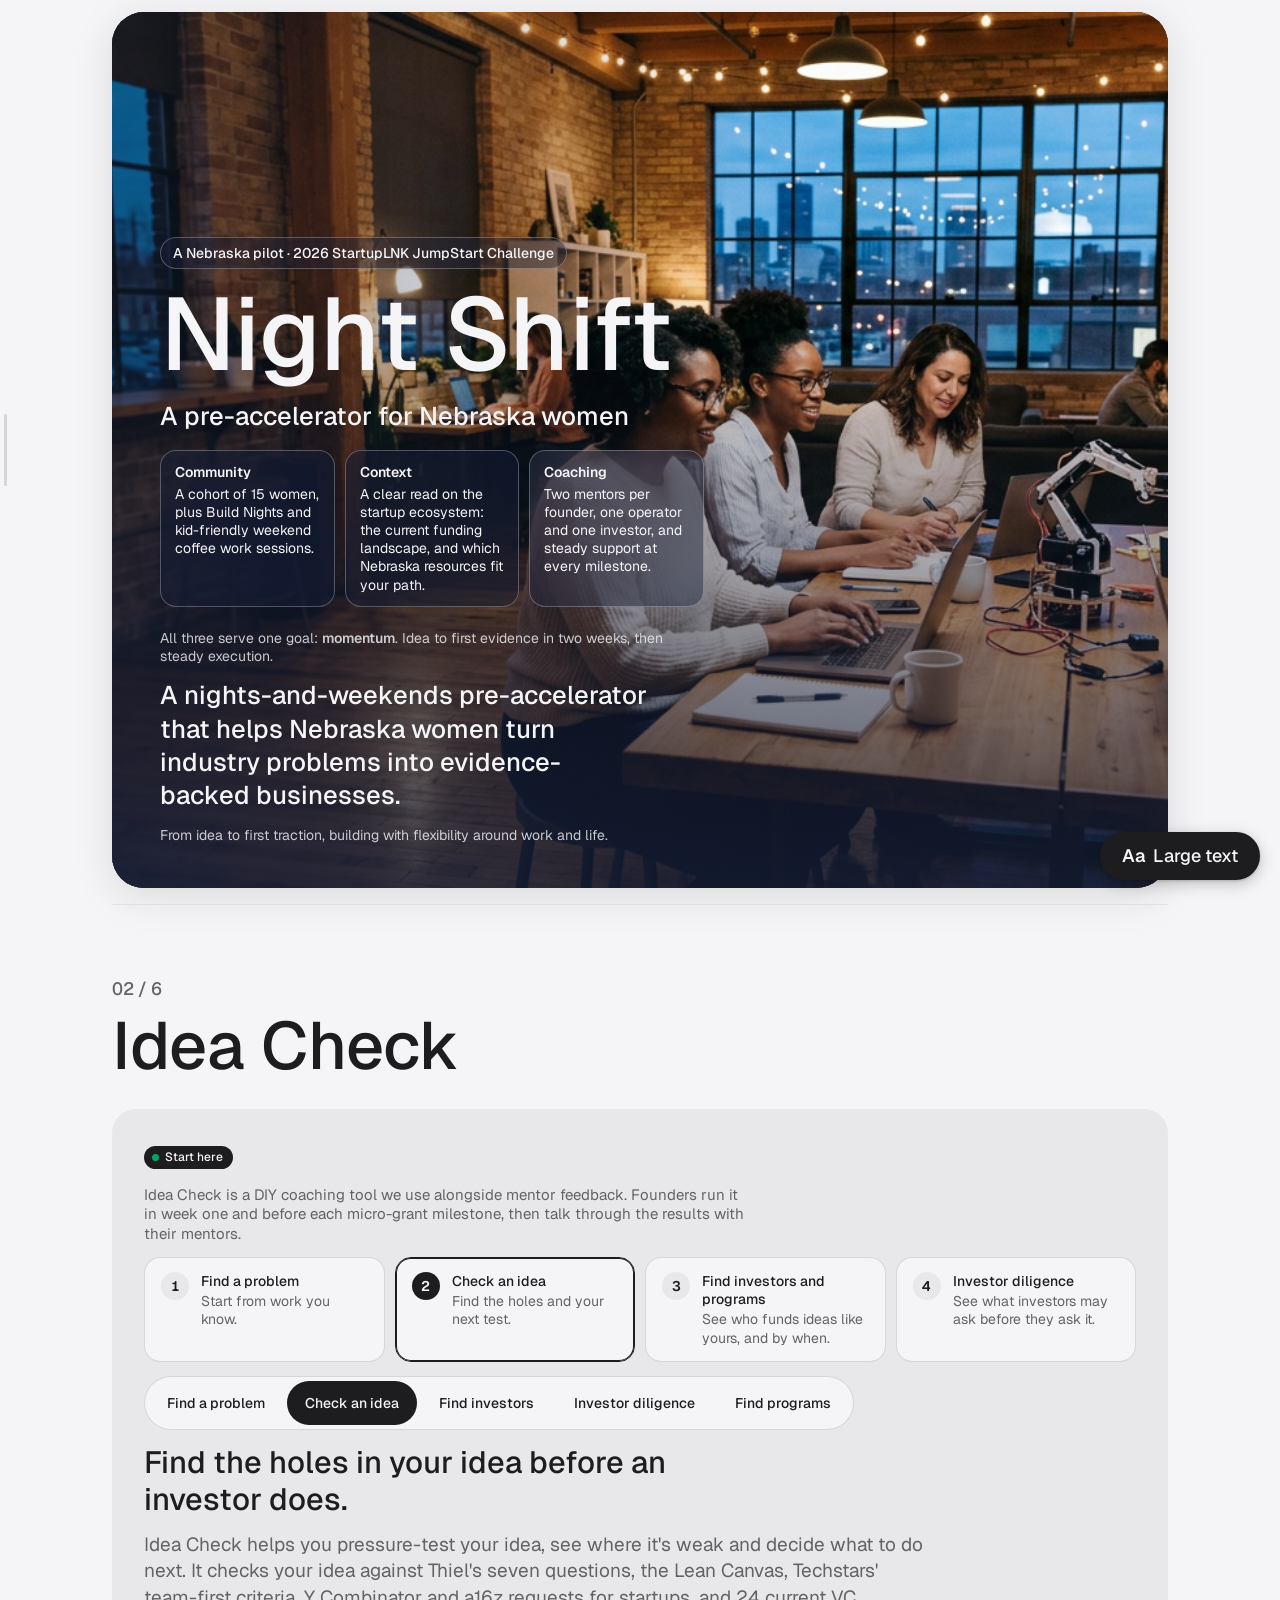
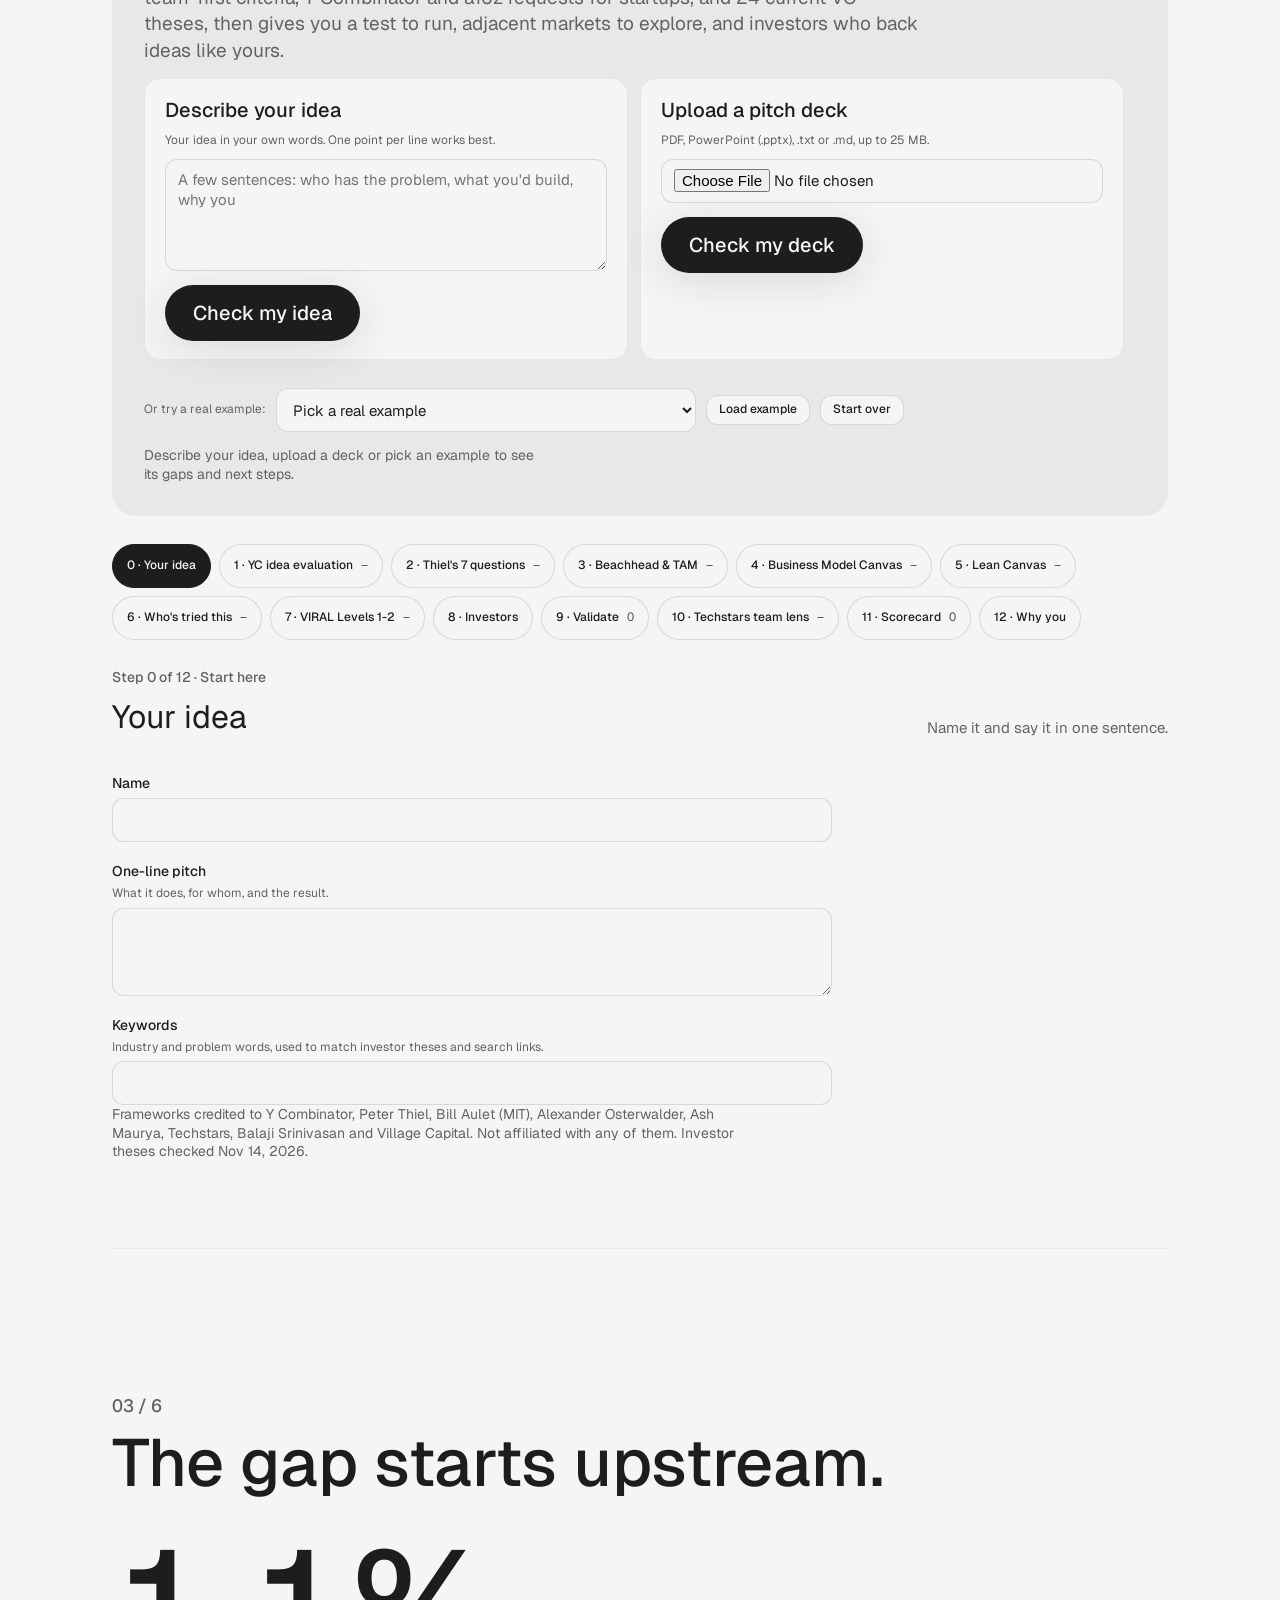
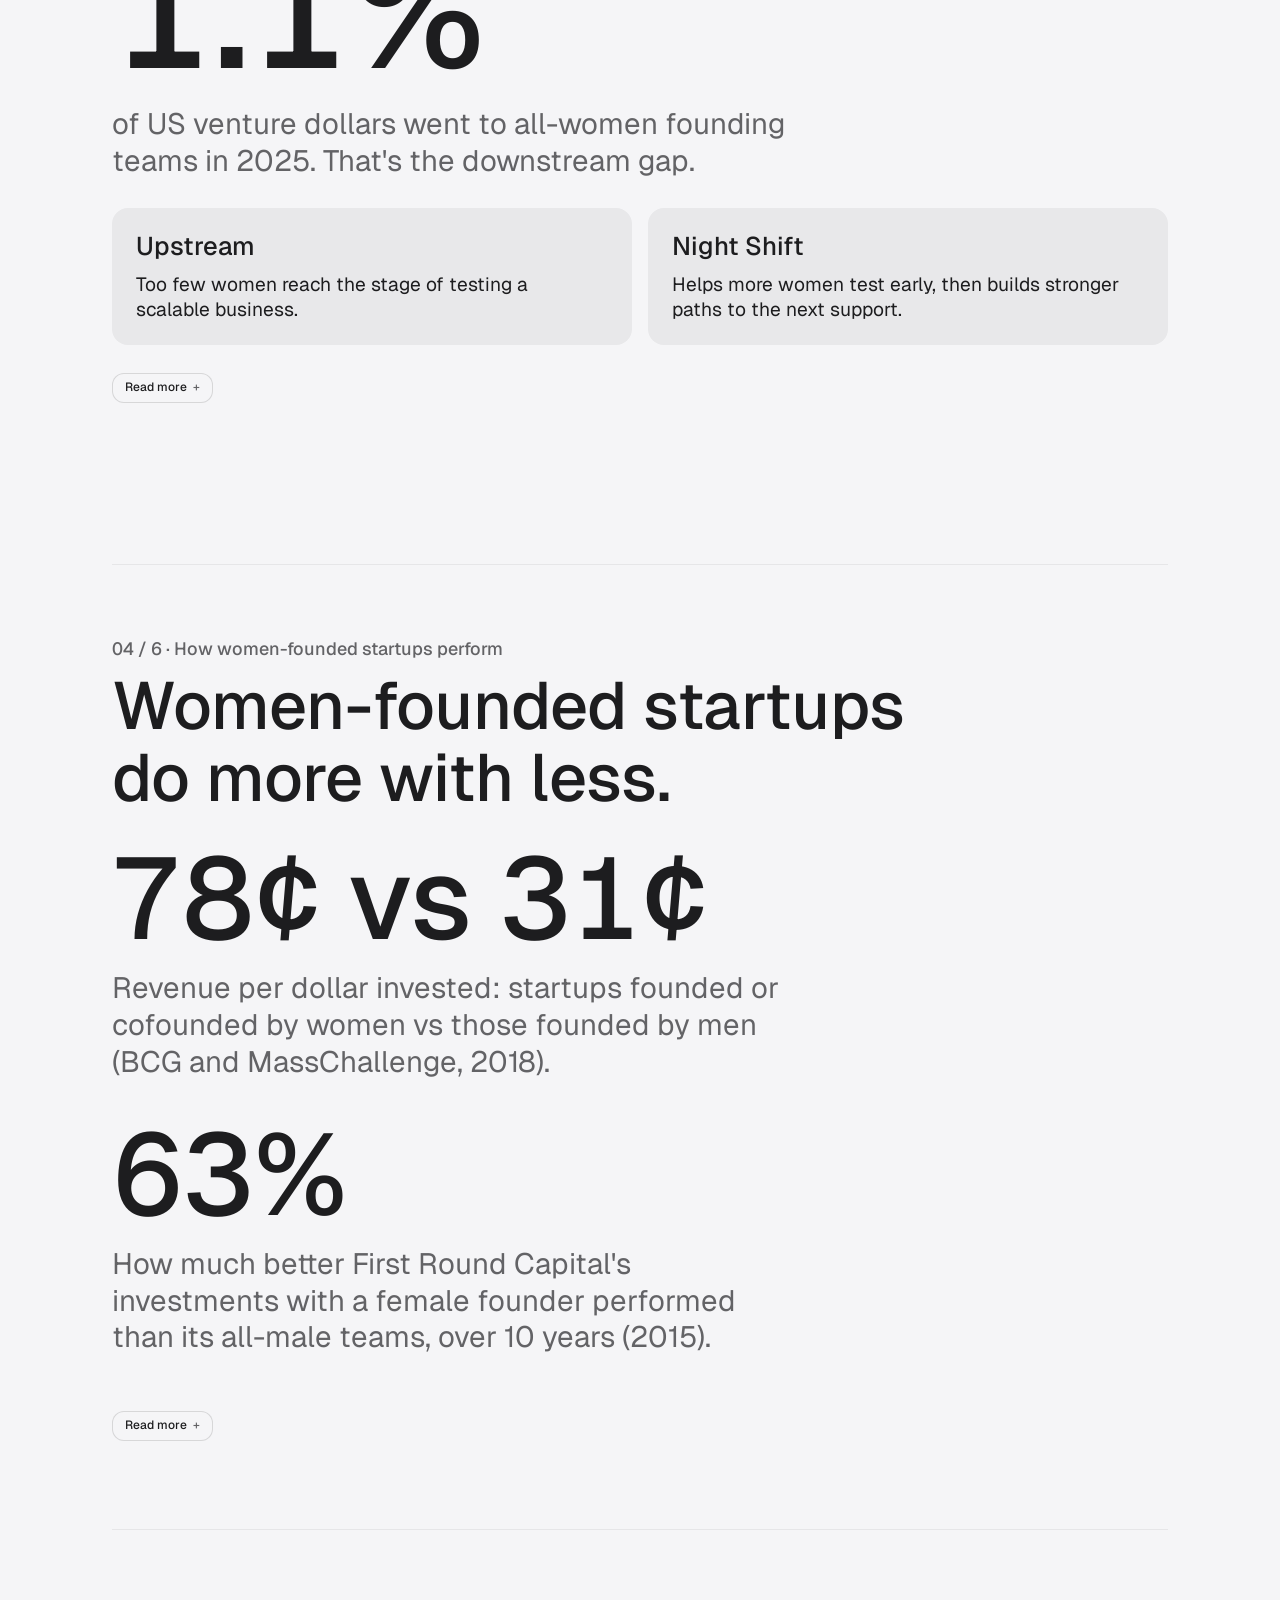
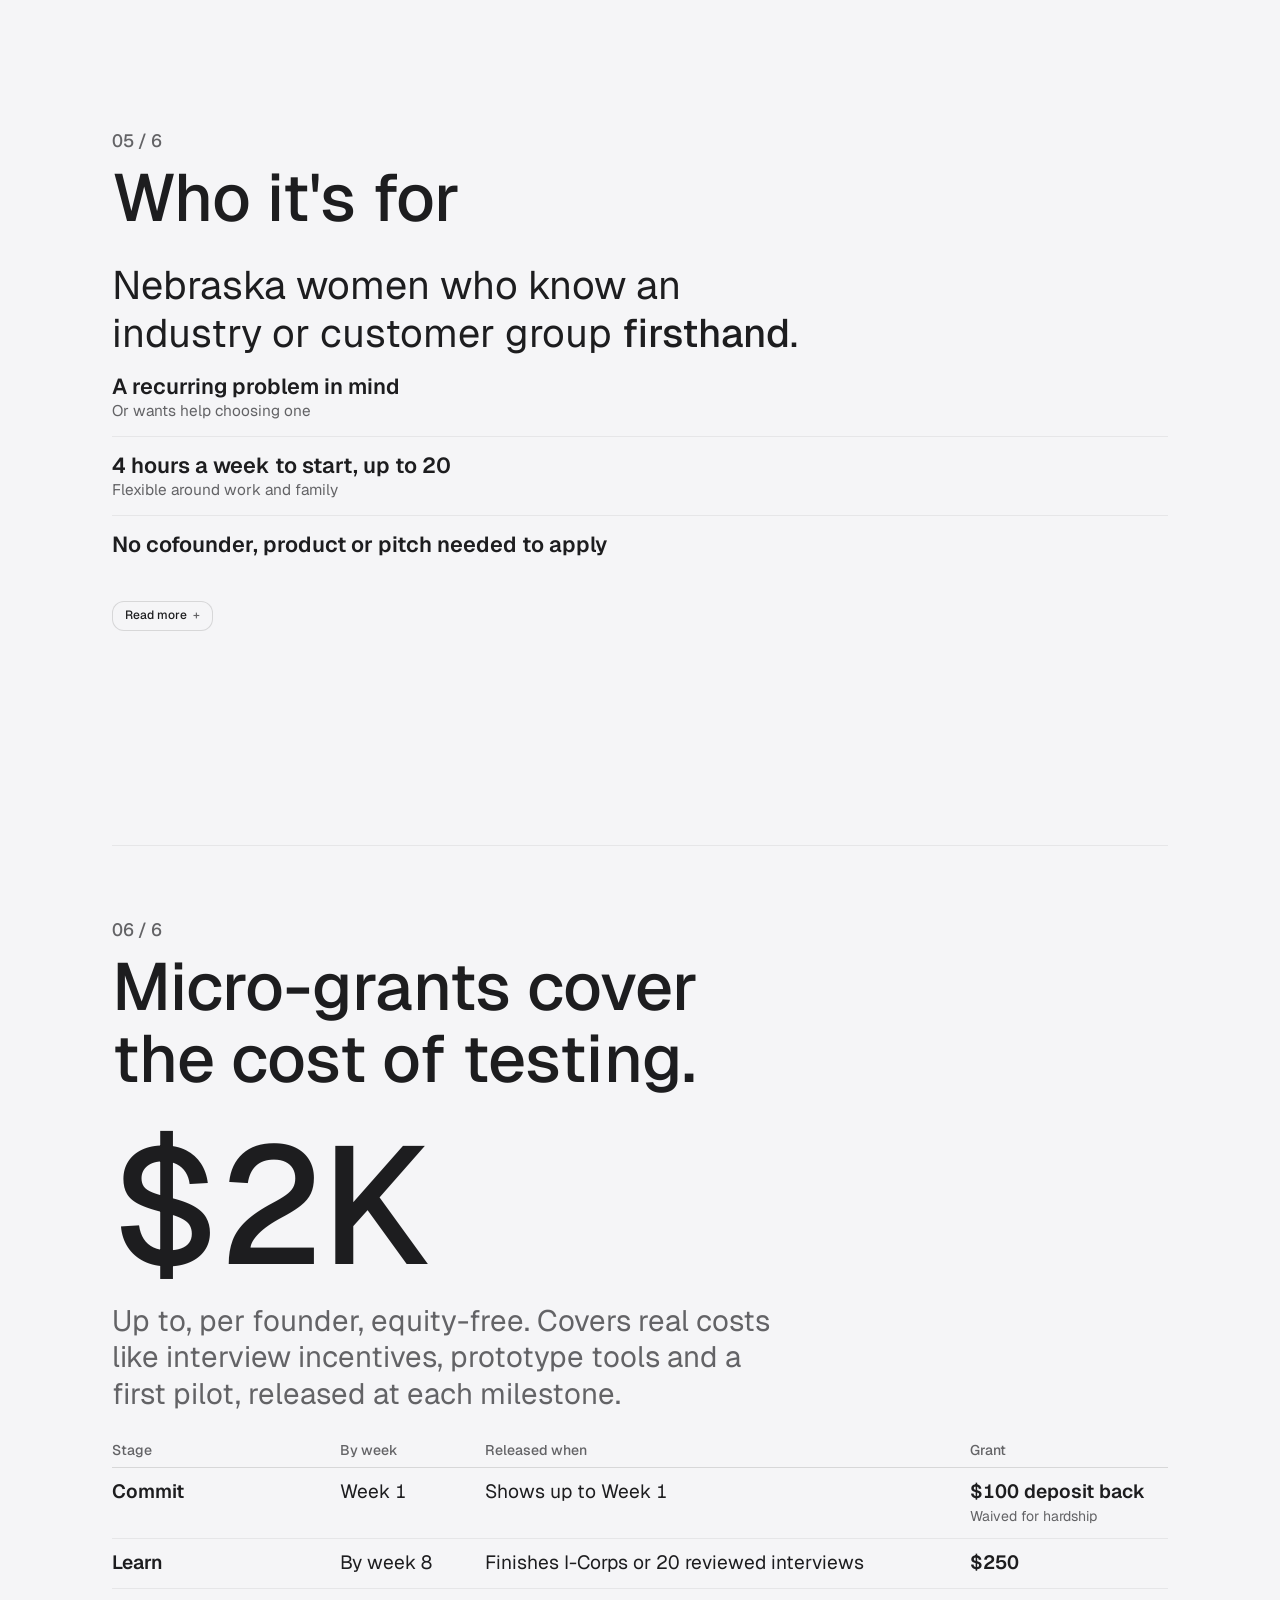
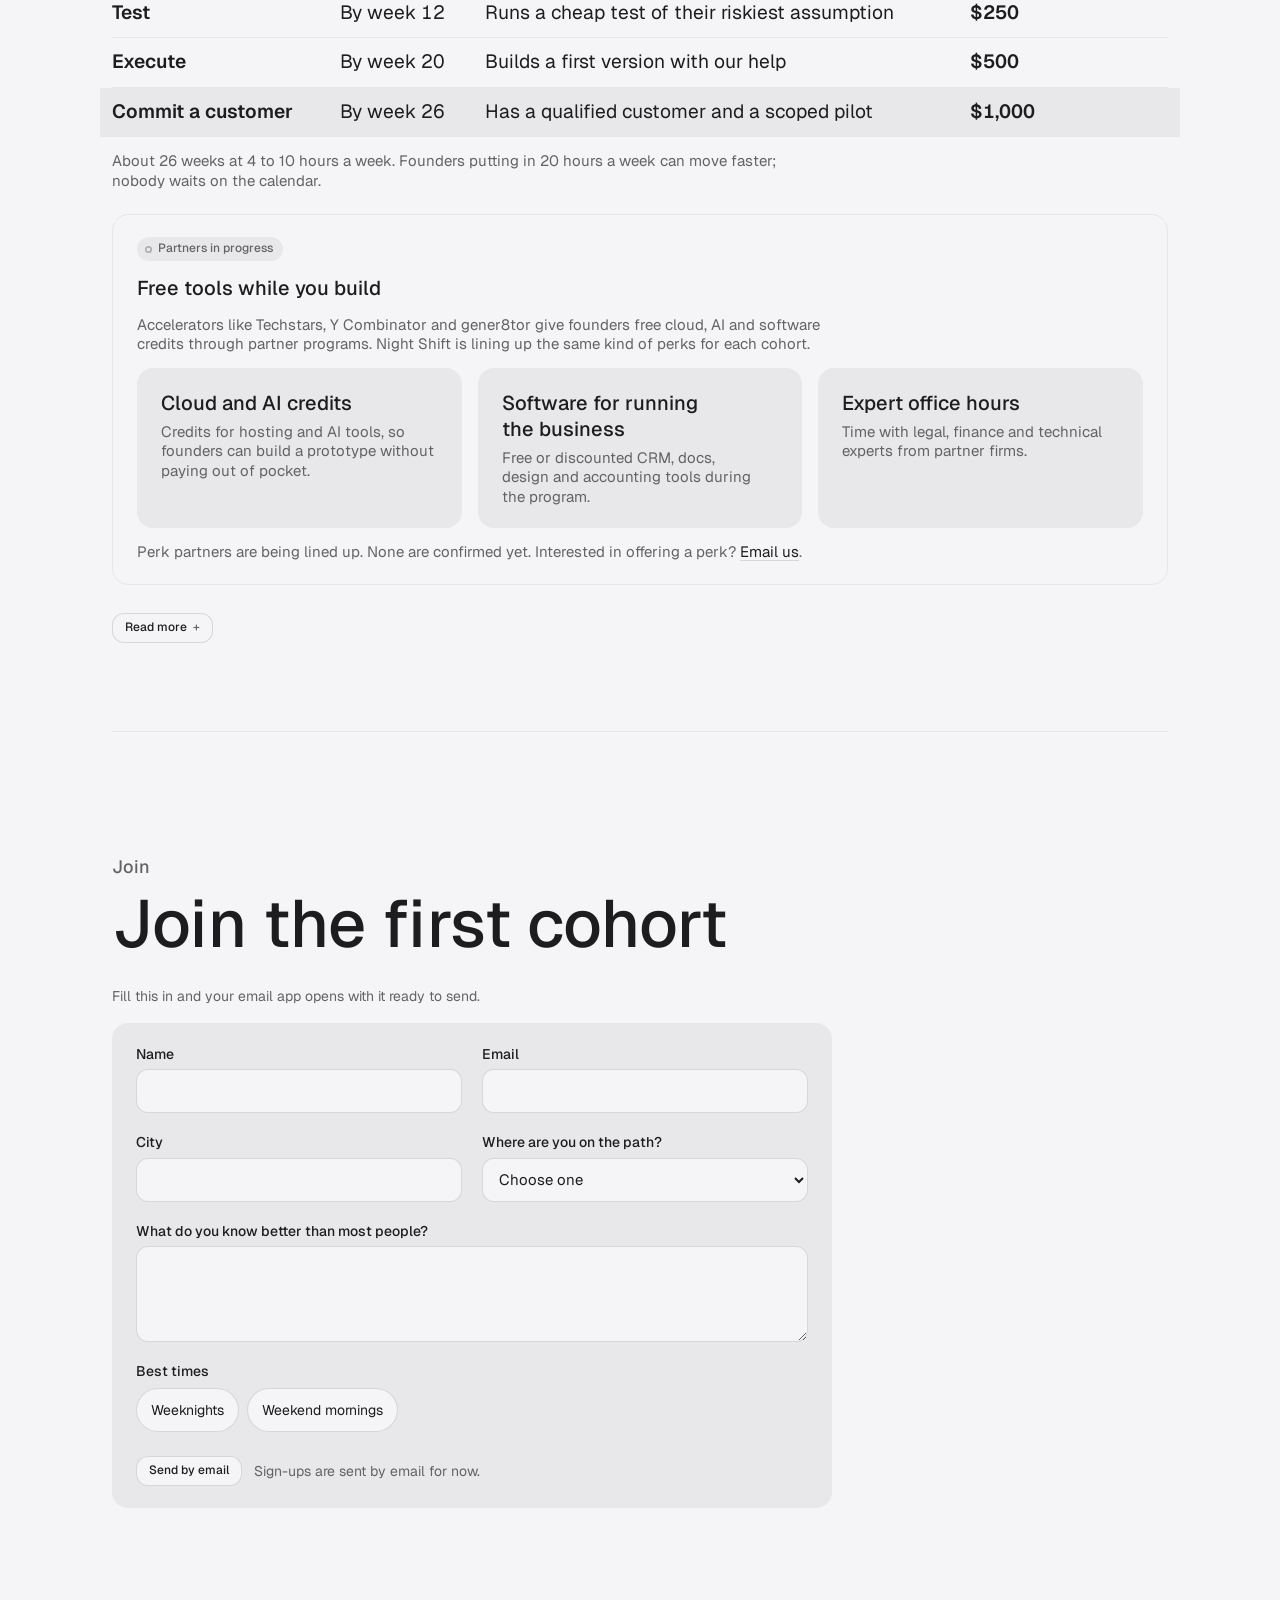
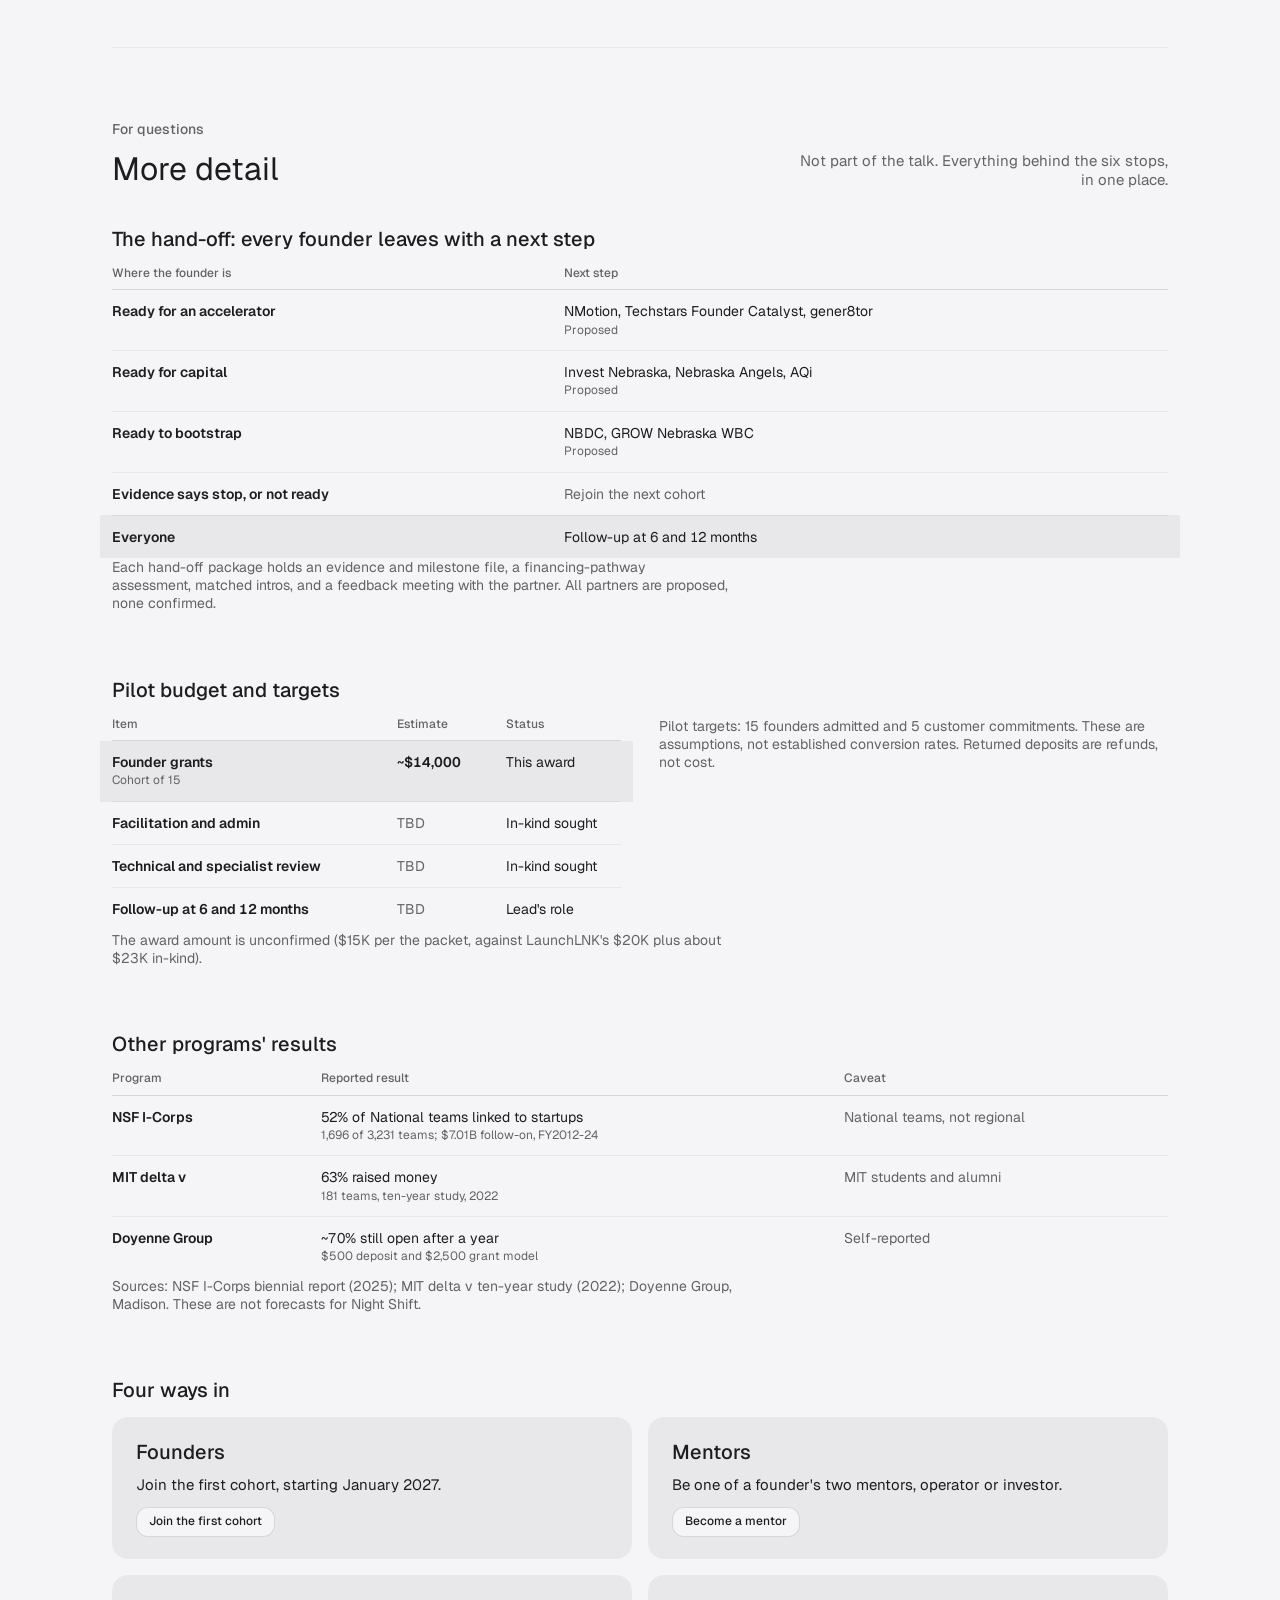
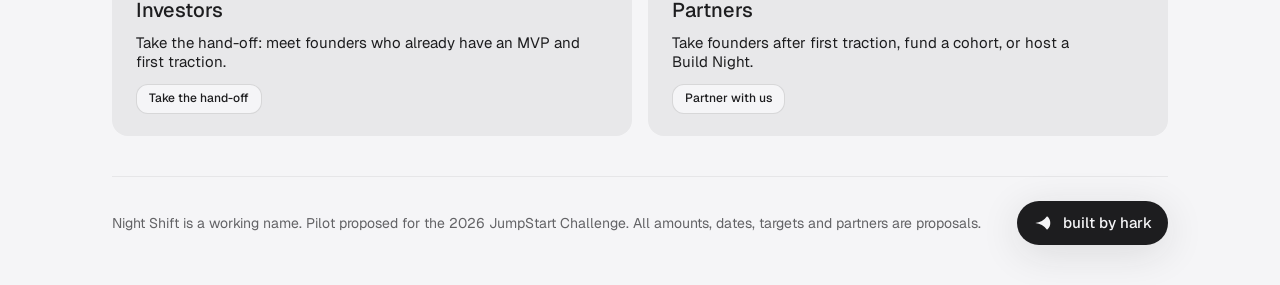
==== index.html @ 32119922 "Publish Build Lab static copy" ====
<!doctype html>
<html lang="en">
  <head>
    <meta charset="utf-8" />
    <meta name="viewport" content="width=device-width, initial-scale=1" />
    <title>Night Shift Talk Track</title>
    <link rel="preconnect" href="https://fonts.googleapis.com" />
    <link rel="preconnect" href="https://fonts.gstatic.com" crossorigin />
    <link
      rel="stylesheet"
      href="https://fonts.googleapis.com/css2?family=Geist:wght@400;500;600&family=Geist+Mono:wght@400&display=swap"
    />
    <link rel="stylesheet" href="hark.css" />
    <link rel="stylesheet" href="hark-hero.css" />
    <link rel="stylesheet" href="idea-check.css" />
    <style>
      /* Presenter stops: one full-height screen each, type sized for the back of a room. */
      .section.x-stop { min-height: 100vh; min-height: 100svh; display: flex; flex-direction: column; justify-content: center; scroll-margin-top: 0; padding-block: clamp(48px, 8vh, 96px); }
      .x-stop > .head { grid-template-columns: minmax(0, 1fr); margin-bottom: clamp(16px, 3vh, 32px); }
      .x-stop > .head .head__eyebrow { font: var(--weight-medium) clamp(15px, 1.4vw, 20px)/var(--lh) var(--sans); font-variant-numeric: tabular-nums; }
      .x-stop > .head h2 { font: var(--weight-medium) clamp(36px, 5.2vw, 72px)/1.08 var(--sans); max-width: 22ch; text-wrap: balance; }
      .x-big { font: var(--weight-medium) clamp(72px, 13vw, 168px)/1 var(--sans); font-variant-numeric: tabular-nums; }
      .x-big small { display: block; margin-top: 14px; max-width: 34ch; font: var(--weight-regular) clamp(20px, 2.3vw, 32px)/1.25 var(--sans); color: var(--text-secondary); }
      .x-figs { display: grid; gap: clamp(24px, 4vh, 44px); margin-bottom: clamp(16px, 3vh, 32px); }
      .x-figs .x-big { font-size: clamp(56px, 9vw, 128px); }
      .x-weeks { margin: 14px 0 0; max-width: 70ch; font: var(--type-body); color: var(--text-secondary); }
      html.present .x-weeks { font-size: 28px; line-height: 1.35; }
      .x-perks { display: grid; gap: 14px; margin-top: 24px; padding: 22px 24px; border: 1px solid var(--stroke-secondary); border-radius: var(--r-m); min-width: 0; }
      .x-perks > .chip { justify-self: start; }
      .x-perks > h3 { font: var(--type-heading); }
      .x-perks > p { max-width: 70ch; font: var(--type-body); color: var(--text-secondary); }
      .x-perks .cards h3 { margin-bottom: 6px; }
      .x-perks .cards p { font: var(--type-body); color: var(--text-secondary); }
      .x-perks .fineprint a { overflow-wrap: anywhere; }
      @media (max-width: 599px) { .x-perks { padding: 18px; } }
      html.present .main .x-perks > h3 { font-size: 44px; line-height: 1.15; }
      html.present .main .x-perks > p { font-size: 32px; line-height: 1.3; max-width: none; }
      html.present .main .x-perks > .chip { font-size: 22px; }
      html.present .main .x-perks .cards p { font-size: 30px; line-height: 1.3; }
      html.present .main .x-perks > p.fineprint { display: block; font-size: 24px; line-height: 1.35; }
      .x-line { font: var(--weight-regular) clamp(24px, 3.1vw, 44px)/1.22 var(--sans); max-width: 32ch; text-wrap: balance; }
      .x-line strong { font-weight: var(--weight-medium); }
      .x-stop > .table-wrap table { font-size: clamp(15px, 1.5vw, 21px); }
      .x-stop > .table-wrap thead th { font-size: clamp(12px, 1.1vw, 15px); }
      .x-stop > .table-wrap td small, .x-stop > .table-wrap th small { font-size: clamp(12px, 1.1vw, 15px); }
      .x-stop > .cards h3 { font-size: clamp(20px, 2vw, 28px); }
      .x-stop > .cards p { font-size: clamp(15px, 1.5vw, 21px); }
      .x-stop > .checklist .checklist__item { font-size: clamp(16px, 1.7vw, 24px); }
      .x-stop > .checklist .checklist__item small { font-size: clamp(13px, 1.2vw, 17px); }
      .x-stop > .steps h3 { font-size: clamp(20px, 2vw, 28px); }
      .x-stop > .steps p { font-size: clamp(15px, 1.5vw, 21px); }
      .x-stop > .x-subhead { font: var(--type-heading); margin: clamp(20px, 3vh, 32px) 0 14px; }
      .x-contact { font: var(--weight-regular) clamp(17px, 1.8vw, 24px)/1.4 var(--sans); }
      /* The hero is stop 1 and fills the first screen. */
      .x-hero { min-height: calc(100vh - 24px); min-height: calc(100svh - 24px); scroll-margin-top: 12px; }
      .x-hero h1 { font-size: clamp(48px, 8vw, 112px); line-height: 1; }
      .x-hero .hero__sub { font-size: clamp(18px, 2vw, 28px); max-width: 30ch; }
      .x-tag { font: var(--weight-medium) clamp(18px, 2vw, 26px)/1.25 var(--sans); }
      .x-three { list-style: none; margin: 4px 0 8px; padding: 0; display: grid; grid-template-columns: repeat(3, minmax(0, 1fr)); gap: 10px; max-width: 980px; }
      .x-three li { display: grid; align-content: start; gap: 4px; padding: 12px 14px; border-radius: var(--r-m); background: var(--hero-glass); border: 1px solid var(--hero-glass-stroke); -webkit-backdrop-filter: var(--hark-blur); backdrop-filter: var(--hark-blur); font: var(--type-small); color: var(--hero-text); }
      .x-three b { font: var(--type-label); font-weight: var(--weight-bold); }
      @media (max-width: 760px) { .x-three { grid-template-columns: minmax(0, 1fr); } }
      /* Read more */
      .x-more > summary { list-style: none; cursor: pointer; width: max-content; }
      .x-more > summary::-webkit-details-marker { display: none; }
      .x-more > summary::after { content: "+"; color: var(--text-secondary); }
      .x-more[open] > summary::after { content: "\2212"; }
      .x-more[open] .x-closed, .x-more:not([open]) .x-opened { display: none; }
      .x-more > .aside { margin-top: 14px; max-width: 78ch; display: grid; gap: 10px; font-size: var(--size-prose); }
      .x-more > .aside ul { margin: 0; padding-left: 20px; display: grid; gap: 6px; }
      /* Idea Check block inside stop 6 */
      .x-block { margin-top: clamp(32px, 5vh, 56px); }
      .x-stop > .head + #check.x-block { margin-top: 0; }
      .x-block > h3 { font: var(--type-heading); margin-bottom: 6px; }
      .x-block > .x-sub { font: var(--type-small); color: var(--text-secondary); margin-bottom: 18px; }
      .x-ic { display: grid; gap: 14px; padding: clamp(20px, 3vw, 32px); border-radius: var(--r-l); background: var(--fill-tertiary); margin-bottom: 28px; }
      .x-ic h3 { font: var(--weight-medium) clamp(26px, 3vw, 40px)/1.15 var(--sans); }
      .x-ic p { font: var(--weight-regular) clamp(17px, 1.7vw, 22px)/1.35 var(--sans); max-width: 44ch; }
      .x-ic .fineprint { font-size: var(--size-small); }
      .x-ic p.x-ic__dek { font: var(--weight-medium) clamp(22px, 2.4vw, 32px)/1.2 var(--sans); max-width: 30ch; }
      .x-ic p.x-ic__sub { font: var(--weight-regular) clamp(16px, 1.5vw, 19px)/1.4 var(--sans); color: var(--text-secondary); max-width: 60ch; }
      .x-ic .fineprint + .fineprint { margin-top: -10px; }
      .x-ic p.x-ic__intro { font: var(--type-body); color: var(--text-secondary); max-width: 60ch; }
      .x-cta { justify-self: start; display: inline-flex; align-items: center; justify-content: center; gap: 10px; min-height: 56px; padding: 0 28px; border: 0; border-radius: var(--r-pill); background: var(--fill-primary); color: var(--text-primary-on); font: var(--weight-medium) clamp(17px, 1.6vw, 20px)/1 var(--sans); cursor: pointer; box-shadow: var(--hark-shadow); transition: box-shadow var(--dur-quick) ease, transform var(--dur-quick) ease; }
      .x-cta:hover { box-shadow: var(--hark-shadow), inset 0 0 0 100px var(--hover-wash-primary-on); }
      .x-cta:active { transform: scale(0.98); }
      .x-cta:focus-visible { outline: 2px solid var(--text-primary); outline-offset: 3px; }
      button.btn { cursor: pointer; font: var(--type-tag); }
      /* More detail blocks */
      .x-detail > h3 { font: var(--type-heading); margin-bottom: 14px; }
      .x-detail + .x-detail { margin-top: clamp(40px, 5vw, 64px); }
      .x-act { margin-top: 12px; }
      /* Jump bar: a hover strip on the left edge reveals the nine stops. */
      .x-jumpzone { position: fixed; inset-block: 0; left: 0; width: 28px; z-index: 30; display: flex; align-items: center; }
      .x-jumpzone::before { content: ""; position: absolute; left: 4px; top: 50%; width: 3px; height: 72px; margin-top: -36px; border-radius: var(--r-pill); background: var(--stroke-primary); transition: opacity var(--dur-quick) ease; }
      .x-jump { position: absolute; left: 10px; top: 50%; transform: translate(-16px, -50%); opacity: 0; visibility: hidden; padding: 6px; border-radius: var(--r-l); box-shadow: var(--hark-shadow); transition: opacity var(--dur-quick) var(--ease-out), transform var(--dur-quick) var(--ease-out), visibility 0s linear var(--dur-quick); }
      .x-jumpzone:hover .x-jump, .x-jumpzone:focus-within .x-jump { opacity: 1; visibility: visible; transform: translate(0, -50%); transition-delay: 0s; }
      .x-jumpzone:hover::before, .x-jumpzone:focus-within::before { opacity: 0; }
      .x-jump ol { list-style: none; margin: 0; padding: 0; display: grid; gap: 2px; }
      .x-jump a { display: flex; align-items: center; gap: 12px; min-height: var(--tap); padding: 0 16px 0 10px; border-radius: var(--r-pill); color: var(--text-secondary-on); font: var(--type-label); text-decoration: none; white-space: nowrap; }
      .x-jump a b { width: 22px; text-align: right; font-weight: var(--weight-regular); font-variant-numeric: tabular-nums; }
      .x-jump a:hover { color: var(--text-primary-on); background: var(--hover-wash-primary-on); }
      .x-jump a[aria-current="true"] { background: var(--fill-primary-on); color: var(--text-primary); }
      .x-jump a:focus-visible { outline: 2px solid var(--fill-primary-on); outline-offset: -2px; }
      .x-jump p { padding: 8px 12px 4px; font: var(--type-caption); color: var(--text-secondary-on); }
      @media (hover: none) { .x-jumpzone { display: none; } }
      @media print { .x-jumpzone { display: none; } .section.x-stop { min-height: 0; } }
      /* Presentation mode: an optional large-text switch for a projector. Standard sizes stay above. */
      .x-present { position: fixed; top: auto; left: auto; bottom: 20px; right: 20px; z-index: 1000; display: inline-flex !important; visibility: visible; align-items: center; gap: 8px; min-height: 48px; padding: 0 20px; border: 2px solid var(--fill-primary); border-radius: var(--r-pill); background: var(--fill-primary); color: var(--text-primary-on); font-family: var(--sans); font-size: 18px; font-weight: var(--weight-medium); line-height: 1.2; white-space: nowrap; box-shadow: 0 4px 16px rgba(0, 0, 0, 0.22), 0 1px 3px rgba(0, 0, 0, 0.18); cursor: pointer; transition: box-shadow var(--dur-quick) ease, transform var(--dur-quick) ease, border-color var(--dur-quick) ease; }
      .x-present b { font-weight: var(--weight-bold); }
      .x-present:hover { box-shadow: 0 6px 22px rgba(0, 0, 0, 0.3), 0 1px 3px rgba(0, 0, 0, 0.2); transform: translateY(-1px); }
      .x-present[aria-pressed="true"] { background: var(--fill-primary); color: var(--text-primary-on); border-color: var(--fill-system-orange); box-shadow: 0 0 0 3px var(--fill-system-orange), 0 4px 16px rgba(0, 0, 0, 0.22); }
      .x-present:focus-visible { outline: 2px solid var(--text-primary); outline-offset: 5px; }
      @media (max-width: 480px) { .x-present { bottom: 16px; right: 16px; } }
      @media print { .x-present { display: none; } }
      html.present .x-stop > .head .head__eyebrow { font-size: 28px; }
      html.present .x-stop > .head h2 { font-size: clamp(48px, 6.5vw, 96px); max-width: 20ch; }
      html.present .main .cards { grid-template-columns: repeat(auto-fit, minmax(min(100%, 520px), 1fr)); }
      html.present .main .cards h3, html.present .main .steps h3 { font-size: 40px; line-height: 1.15; }
      html.present .main .cards p, html.present .main .steps p { font-size: 36px; line-height: 1.3; }
      html.present .main .step { grid-template-columns: 112px minmax(0, 1fr); }
      html.present .main .step__pills li { font-size: 26px; }
      html.present .main .table-wrap table { font-size: 36px; line-height: 1.3; }
      html.present .main .table-wrap thead th { font-size: 26px; }
      html.present .main .table-wrap th, html.present .main .table-wrap td, html.present .main .table-wrap td.num { white-space: normal; overflow-wrap: anywhere; }
      html.present .main .table-wrap td small, html.present .main .table-wrap th small { font-size: 26px; line-height: 1.3; }
      html.present .main .checklist .checklist__item { font-size: 38px; line-height: 1.3; }
      html.present .main .checklist .checklist__item small { font-size: 28px; }
      html.present .x-contact { font-size: 36px; }
      html.present .x-ic p { font-size: 36px; }
      html.present .x-ic p.x-ic__dek { font-size: 44px; line-height: 1.15; }
      html.present .x-ic p.x-ic__sub { font-size: 26px; line-height: 1.35; max-width: 60ch; }
      html.present .x-ic p.x-ic__intro { font-size: 22px; line-height: 1.4; max-width: 60ch; }
      html.present .x-three { max-width: none; }
      html.present .x-three li { font-size: 24px; line-height: 1.3; }
      html.present .x-three b { font-size: 28px; }
      html.present .main .x-more, html.present .main .fineprint { display: none; }
      html.present .x-detail > h3, html.present .head__sub { font-size: 40px; line-height: 1.15; }
      html.present .page, html.present .main { overflow-x: clip; }
      /* Idea Check: Find a problem mode */
      .x-fp-only { display: contents; }
      .x-fp-only[hidden] { display: none; }
      .x-fp-switch { justify-self: start; display: inline-flex; flex-wrap: wrap; gap: 4px; padding: 4px; border-radius: var(--r-pill); background: var(--fill-primary-on); border: 1px solid var(--stroke-primary); }
      .x-fp-switch button { min-height: var(--tap); padding: 0 18px; border: 0; border-radius: var(--r-pill); background: transparent; color: var(--text-primary); font: var(--type-label); cursor: pointer; }
      .x-fp-switch button:hover { box-shadow: inset 0 0 0 100px var(--hover-wash); }
      .x-fp-switch button[aria-pressed="true"] { background: var(--fill-primary); color: var(--text-primary-on); }
      .x-fp-switch button:focus-visible { outline: 2px solid var(--text-primary); outline-offset: 2px; }
      .x-fp-prob { display: grid; gap: 16px; padding: 18px 20px; border-radius: var(--r-m); background: var(--fill-tertiary); }
      .x-fp-prob h3 { font: var(--type-heading); }
      .x-fp-grid { display: grid; grid-template-columns: repeat(2, minmax(0, 1fr)); gap: 16px; }
      @media (max-width: 760px) { .x-fp-grid { grid-template-columns: minmax(0, 1fr); } .x-fp-prob { padding: 16px; } }
      .x-fp-opts { display: flex; flex-wrap: wrap; gap: 8px; border: 0; margin: 0; padding: 0; min-width: 0; }
      .x-fp-opts legend { font: var(--type-label); padding: 0; margin-bottom: 8px; }
      .x-fp-opts label { position: relative; display: inline-flex; align-items: center; min-height: var(--tap); padding: 8px 14px; border-radius: var(--r-pill); border: 1px solid var(--stroke-primary); background: var(--fill-primary-on); font: var(--type-small); cursor: pointer; }
      .x-fp-opts label:hover { box-shadow: inset 0 0 0 100px var(--hover-wash); }
      .x-fp-opts input { position: absolute; opacity: 0; width: 1px; height: 1px; }
      .x-fp-opts label:has(input:checked) { background: var(--fill-primary); color: var(--text-primary-on); border-color: var(--fill-primary); }
      .x-fp-opts label:has(input:focus-visible) { outline: 2px solid var(--text-primary); outline-offset: 2px; }
      .x-fp-res > div { display: grid; align-content: start; gap: 10px; }
      .x-fp-res > div > * { margin: 0; }
      .x-fp-res .chip { justify-self: start; }
      .x-fp-res h4 { font: var(--type-label); color: var(--text-secondary); margin-top: 6px; }
      .x-fp-res li small { display: block; font: var(--type-caption); color: var(--text-secondary); }
      .x-fp-res .btn { justify-self: start; }
      html.present .x-fp-switch button { font-size: 24px; min-height: 56px; padding: 0 24px; }
      html.present .x-fp-res li, html.present .x-fp-res h4 { font-size: 28px; line-height: 1.3; }
      html.present .x-fp-res li small { font-size: 22px; }
      /* Find a problem: Kevin Ryan's trends, crush check and pitfalls */
      .x-fp-look { margin-bottom: 20px; max-width: 720px; }
      .x-fp-look ul { margin: 8px 0 0; padding-left: 1.2em; display: grid; gap: 4px; font: var(--type-small); }
      .x-fp-look .x-hint { margin: 0; }
      .x-fp-trow__head { display: flex; flex-wrap: wrap; justify-content: space-between; align-items: center; gap: 8px 12px; }
      .x-fp-trow__head h3 { margin: 0; }
      .x-fp-trow select.x-in { max-width: 320px; }
      .x-fp-crush { display: grid; gap: 8px; padding: 12px 14px; border-radius: var(--r-s); border: 1px solid var(--stroke-secondary); background: var(--fill-primary-on); }
      .x-fp-crush > * { margin: 0; }
      .x-fp-crush__row { display: flex; flex-wrap: wrap; align-items: center; gap: 8px 12px; font: var(--type-label); }
      .x-fp-res .x-fp-crush .btn { justify-self: auto; }
      .x-fp-pits { display: grid; gap: 14px; max-width: 720px; margin-top: 28px; padding: 18px 20px; border-radius: var(--r-m); background: var(--fill-tertiary); }
      .x-fp-pits > * { margin: 0; }
      .x-fp-pits h3 { font: var(--type-heading); }
      .x-fp-pits ul { list-style: none; margin: 0; padding: 0; display: grid; gap: 12px; }
      .x-fp-pit { display: flex; align-items: flex-start; gap: 12px; min-height: var(--tap); cursor: pointer; }
      .x-fp-pit input { flex: none; width: 20px; height: 20px; margin: 2px 0 0; accent-color: var(--fill-primary); }
      .x-fp-pit > span { display: grid; gap: 4px; min-width: 0; font: var(--type-small); }
      .x-fp-pit strong { font: var(--type-label); font-weight: var(--weight-medium); }
      .x-fp-pit .chip { justify-self: start; }
      .x-fp-pit q, .x-fp-pit em { color: var(--text-secondary); }
      @media (max-width: 760px) { .x-fp-pits { padding: 16px; } .x-fp-trow select.x-in { max-width: none; } }
      @media print { .x-fp-pits, .x-fp-crush { break-inside: avoid; } .x-fp-crush .btn { display: none; } }
      html.present .x-fp-look ul, html.present .x-fp-look .x-hint, html.present .x-fp-pit > span { font-size: 24px; line-height: 1.35; }
      html.present .x-fp-pit strong, html.present .x-fp-crush__row { font-size: 28px; line-height: 1.3; }
      html.present .x-fp-pits h3, html.present .x-fp-look h3 { font-size: 40px; line-height: 1.15; }
      html.present .x-fp-pits { max-width: none; padding: 28px 32px; }
      html.present .x-fp-pit input { width: 28px; height: 28px; }
      html.present .x-fp-trow select.x-in { max-width: none; }
      /* Idea Check: Investor diligence mode (diligence.js); choice pills reuse .x-inv-opts */
      .x-dd-only[hidden] { display: none !important; }
      .x-dd-out { display: grid; gap: 28px; }
      .x-dd-out > * { margin: 0; }
      .x-dd-total { font: var(--type-body); }
      .x-dd-secs { display: grid; gap: 20px; }
      .x-dd-sec, .x-dd-box { display: grid; gap: 14px; max-width: 900px; padding: 18px 20px; border-radius: var(--r-m); background: var(--fill-tertiary); }
      .x-dd-sec > *, .x-dd-box > * { margin: 0; }
      .x-dd-sec__head { display: flex; flex-wrap: wrap; align-items: center; gap: 8px 12px; }
      .x-dd-sec__head h3, .x-dd-box h3 { font: var(--type-heading); margin: 0; }
      .x-dd-count { margin-left: auto; font: var(--type-small); color: var(--text-secondary); font-variant-numeric: tabular-nums; }
      .x-dd-items { list-style: none; margin: 0; padding: 0; display: grid; gap: 0; }
      .x-dd-item { display: grid; gap: 8px; padding: 12px 0; border-top: 1px solid var(--stroke-secondary); }
      .x-dd-q { margin: 0; font: var(--type-label); }
      .x-dd-flag { margin-left: 4px; white-space: nowrap; }
      .x-dd-opts { gap: 6px; }
      .x-dd-opts label { padding: 6px 12px; }
      .x-dd-flags { border-top: 1px solid var(--stroke-secondary); padding-top: 12px; }
      .x-dd-flags summary { min-height: var(--tap); display: flex; align-items: center; font: var(--type-label); cursor: pointer; }
      .x-dd-flags ul, .x-dd-box ul { margin: 6px 0 0; padding-left: 1.2em; display: grid; gap: 4px; font: var(--type-small); }
      .x-dd-box h4 { font: var(--type-label); margin: 6px 0 0; }
      .x-dd-box h4 small { font: var(--type-caption); color: var(--text-secondary); margin-left: 6px; }
      .x-dd-box p { font: var(--type-small); }
      @media (max-width: 760px) { .x-dd-sec, .x-dd-box { padding: 16px; } .x-dd-count { margin-left: 0; flex-basis: 100%; } }
      @media print { .x-dd-sec, .x-dd-box { break-inside: avoid-page; } .x-dd-item { break-inside: avoid; } .x-dd-opts label:not(:has(input:checked)) { display: none; } }
      html.present .x-dd-sec, html.present .x-dd-box { max-width: none; padding: 28px 32px; }
      html.present .x-dd-sec__head h3, html.present .x-dd-box h3 { font-size: 40px; line-height: 1.15; }
      html.present .x-dd-q, html.present .x-dd-flags summary, html.present .x-dd-total, html.present .x-dd-box h4 { font-size: 28px; line-height: 1.3; }
      html.present .x-dd-count, html.present .x-dd-flags ul, html.present .x-dd-box ul, html.present .x-dd-box p, html.present .x-dd-box h4 small { font-size: 24px; line-height: 1.35; }
      html.present .x-dd-opts label { font-size: 22px; min-height: 52px; padding: 8px 18px; }
      html.present #dil-form .x-field label { font-size: 28px; }
      html.present #dil-form .x-field small { font-size: 22px; }
      html.present #dil-form .x-in { font-size: 24px; min-height: 56px; }
      html.present #dil-panel .btn { font-size: 24px; min-height: 56px; padding: 0 24px; }
      /* Idea Check: Find programs mode (programs-find.js); cards reuse the investor mode's .x-inv-* styles */
      .x-pg-only[hidden] { display: none !important; }
      .x-inv-res > .x-pg-closed { background: transparent; box-shadow: inset 0 0 0 1px var(--stroke-secondary); }
      .x-pg-closed h3, .x-pg-muted { color: var(--text-secondary); }
      /* Founder interest form (restored), scoped so the Idea Check's own .x-form is untouched */
      #interest { display: grid; grid-template-columns: repeat(2, minmax(0, 1fr)); gap: 20px; max-width: 720px; padding: 22px 24px; border-radius: var(--r-m); background: var(--fill-tertiary); }
      #interest .x-wide { grid-column: 1 / -1; }
      #interest .x-field { display: grid; gap: 6px; font: var(--type-label); min-width: 0; }
      #interest .x-field input, #interest .x-field select, #interest .x-field textarea { font: var(--type-body); color: var(--text-primary); background: var(--fill-primary-on); border: 1px solid var(--stroke-primary); border-radius: var(--r-s); padding: 10px 12px; min-height: var(--tap); width: 100%; }
      #interest .x-field textarea { min-height: 96px; resize: vertical; }
      #interest fieldset { border: 0; margin: 0; padding: 0; min-width: 0; }
      #interest legend { font: var(--type-label); padding: 0; margin-bottom: 8px; }
      #interest .x-opts { clear: both; display: flex; flex-wrap: wrap; gap: 8px; }
      #interest .x-opts label { position: relative; display: inline-flex; align-items: center; min-height: var(--tap); padding: 8px 14px; border-radius: var(--r-pill); border: 1px solid var(--stroke-primary); background: var(--fill-primary-on); font: var(--type-small); cursor: pointer; transition: box-shadow var(--dur-quick) ease; }
      #interest .x-opts label:hover { box-shadow: inset 0 0 0 100px var(--hover-wash); }
      #interest .x-opts input { position: absolute; opacity: 0; width: 1px; height: 1px; }
      #interest .x-opts label:has(input:checked) { background: var(--fill-primary); color: var(--text-primary-on); border-color: var(--fill-primary); }
      #interest .x-opts label:has(input:focus-visible) { outline: 2px solid var(--text-primary); outline-offset: 2px; }
      #interest .x-quiz__foot { display: flex; flex-wrap: wrap; align-items: center; gap: 12px; margin-top: 4px; }
      #interest .x-quiz__foot .fineprint { margin: 0; }
      @media (max-width: 599px) { #interest { grid-template-columns: 1fr; padding: 18px; } }
      html.present #interest { max-width: 1100px; gap: 28px; padding: 32px 36px; }
      html.present #interest .x-field, html.present #interest legend { font-size: 28px; }
      html.present #interest .x-field input, html.present #interest .x-field select, html.present #interest .x-field textarea { font-size: 30px; min-height: 64px; padding: 12px 16px; }
      html.present #interest .x-field textarea { min-height: 140px; }
      html.present #interest .x-opts label { font-size: 28px; min-height: 64px; padding: 10px 22px; }
      html.present #interest .btn { font-size: 28px; min-height: 64px; padding: 0 28px; }
      #founder-form > .x-sub { font: var(--type-small); color: var(--text-secondary); margin-bottom: 18px; }
      html.present #founder-form > .x-sub { font-size: 32px; }
      @media (max-width: 599px) { html.present #interest { padding: 18px; } }
      /* Idea Check front door: "Start here" and the three-step path through the modes */
      .x-ic .x-start-chip { margin: 0; }
      .x-path { list-style: none; margin: 0; padding: 0; display: grid; grid-template-columns: repeat(auto-fit, minmax(min(100%, 210px), 1fr)); gap: 10px; max-width: 1080px; }
      .x-path li { display: flex; }
      .x-path button { flex: 1; display: flex; align-items: flex-start; gap: 12px; min-height: var(--tap); padding: 14px 16px; border: 1px solid var(--stroke-primary); border-radius: var(--r-m); background: var(--fill-primary-on); color: var(--text-secondary); font: var(--type-small); text-align: left; cursor: pointer; transition: box-shadow var(--dur-quick) ease, border-color var(--dur-quick) ease; }
      .x-path button:hover { box-shadow: inset 0 0 0 100px var(--hover-wash); }
      .x-path button:focus-visible { outline: 2px solid var(--text-primary); outline-offset: 2px; }
      .x-path b { flex: none; display: inline-grid; place-items: center; width: 28px; height: 28px; border-radius: var(--r-pill); background: var(--fill-tertiary); color: var(--text-primary); font: var(--type-label); font-weight: var(--weight-bold); font-variant-numeric: tabular-nums; }
      .x-path strong { display: block; margin-bottom: 2px; color: var(--text-primary); font: var(--type-label); font-weight: var(--weight-medium); }
      .x-path button[aria-current="true"] { border-color: var(--fill-primary); box-shadow: inset 0 0 0 1px var(--fill-primary); }
      .x-path button[aria-current="true"] b { background: var(--fill-primary); color: var(--text-primary-on); }
      @media (max-width: 760px) { .x-path { grid-template-columns: minmax(0, 1fr); } }
      html.present .x-path { max-width: none; }
      html.present .x-path button { font-size: 22px; line-height: 1.3; padding: 18px 20px; }
      html.present .x-path strong { font-size: 26px; }
      html.present .x-path b { width: 40px; height: 40px; font-size: 22px; }
      /* Check an idea: describe it, or upload a deck */
      .x-imp { display: grid; grid-template-columns: repeat(2, minmax(0, 1fr)); gap: 12px; max-width: 980px; margin-bottom: 14px; }
      .x-imp__opt { display: grid; align-content: start; gap: 10px; padding: 18px 20px; border-radius: var(--r-m); background: var(--fill-primary-on); border: 1px solid var(--stroke-secondary); }
      .x-ic .x-imp h3, .x-ic .x-imp__sum h3 { font: var(--type-heading); }
      .x-imp__opt textarea.x-in { min-height: 112px; }
      .x-imp__opt input[type="file"].x-in { padding: 9px 12px; cursor: pointer; }
      .x-imp__opt .x-cta { margin-top: 4px; }
      .x-ic #imp-msg { max-width: 980px; margin-bottom: 14px; font: var(--type-small); }
      .x-imp__sum { display: grid; gap: 12px; max-width: 980px; margin-bottom: 14px; padding: 18px 20px; border-radius: var(--r-m); background: var(--fill-primary-on); scroll-margin-top: 24px; }
      .x-imp__sum[hidden] { display: none; }
      .x-ic .x-imp__sum p.x-hint { font: var(--type-small); color: var(--text-secondary); max-width: none; }
      .x-found { list-style: none; margin: 0; padding: 0; display: grid; grid-template-columns: repeat(auto-fill, minmax(190px, 1fr)); gap: 8px; }
      .x-found li { display: flex; align-items: center; justify-content: space-between; gap: 8px; padding: 8px 12px; border-radius: var(--r-s); background: var(--fill-tertiary); font: var(--type-small); }
      @media (max-width: 760px) { .x-imp { grid-template-columns: minmax(0, 1fr); } .x-imp__opt, .x-imp__sum { padding: 16px; } }
      html.present .x-imp { max-width: none; }
      html.present .x-ic .x-imp h3, html.present .x-ic .x-imp__sum h3 { font-size: 32px; line-height: 1.2; }
      html.present .x-imp .x-hint, html.present .x-ic .x-imp__sum p.x-hint { font-size: 22px; line-height: 1.35; }
      html.present .x-imp .x-in { font-size: 24px; }
      html.present .x-found li { font-size: 22px; }
      /* Find a problem: describe your experience, or upload a resume or research */
      .x-ic #fp-msg { max-width: 980px; font: var(--type-small); }
      .x-ic #fp-msg[data-ok] { border-color: var(--stroke-primary); }
      html.present .x-imp.x-fp-imp { grid-template-columns: repeat(auto-fit, minmax(min(100%, 560px), 1fr)); }
      html.present .x-ic #fp-msg { font-size: 22px; line-height: 1.35; max-width: none; }
      /* Find investors: Show matches is the panel's primary button (.x-cta) */
      .x-inv .x-inv-show { min-height: 52px; padding: 0 28px; }
      html.present .x-inv .x-inv-show { font-size: 26px; min-height: 64px; padding: 0 36px; }
      /* Find investors: optional stage follow-up questions (investor-find.js, #inv-more) */
      .x-inv-q { display: grid; gap: 20px; padding: 18px 20px; border-radius: var(--r-m); background: var(--fill-tertiary); }
      .x-inv-q > h3 { font: var(--type-heading); margin: 0; }
      .x-inv-q textarea.x-in { min-height: 0; }
      .x-inv-q .x-inv-opts legend .x-hint { font: var(--type-caption); color: var(--text-secondary); }
      .x-inv-share { display: flex; align-items: center; gap: 10px; min-height: var(--tap); font: var(--type-label); color: var(--text-primary); cursor: pointer; }
      .x-inv-share input { flex: none; width: 20px; height: 20px; margin: 0; accent-color: var(--fill-primary); }
      .x-inv-sharef { display: grid; gap: 16px; }
      .x-inv-sharef[hidden] { display: none; }
      .x-inv-who { display: grid; grid-template-columns: repeat(2, minmax(0, 1fr)); gap: 16px; }
      .x-inv-sharef .links, .x-inv-sharef .fineprint { margin: 0; }
      @media (max-width: 599px) { .x-inv-q { padding: 16px; } .x-inv-who { grid-template-columns: minmax(0, 1fr); } }
      html.present .x-inv-q > h3 { font-size: 40px; line-height: 1.15; }
      html.present .x-inv-q .x-field label, html.present .x-inv-sharef .x-field label, html.present .x-inv-share { font-size: 28px; line-height: 1.3; }
      html.present .x-inv-q .x-in, html.present .x-inv-sharef .x-in { font-size: 24px; }
      html.present .x-inv-share input { width: 28px; height: 28px; }
      html.present .x-inv .x-inv-q .fineprint, html.present .x-inv .x-inv-sharef .fineprint { display: block; font-size: 22px; line-height: 1.35; }
    </style>
  </head>
  <body>
    <button type="button" class="x-present" id="x-present" aria-pressed="false" title="Presentation mode (P)"><b aria-hidden="true">Aa</b><span>Large text</span></button>
    <div class="x-jumpzone">
      <nav class="x-jump glass" aria-label="Talk stops">
        <ol>
          <li><a href="#s1"><b>1</b>Night Shift</a></li>
          <li><a href="#s7"><b>2</b>Idea Check</a></li>
          <li><a href="#s2"><b>3</b>The gap starts upstream</a></li>
          <li><a href="#s3"><b>4</b>Women-founded startups</a></li>
          <li><a href="#s4"><b>5</b>Who it's for</a></li>
          <li><a href="#s6"><b>6</b>Micro-grants</a></li>
          <li><a href="#s10"><b>7</b>Join</a></li>
        </ol>
        <p>Space or arrows to move · P for large text</p>
      </nav>
    </div>
    <div class="page" id="top">
      <main class="main">
        <!-- 1 -->
        <section class="hero x-hero" id="s1">
          <img class="hero__img" src="buildlab-hero.png" alt="Women at an evening build night in a brick coworking loft, laptops and a small robot arm on the table" />
          <div class="hero__copy">
            <p class="hero__eyebrow">A Nebraska pilot · 2026 StartupLNK JumpStart Challenge</p>
            <h1>Night Shift</h1>
            <p class="x-tag">A pre-accelerator for Nebraska women</p>
            <ul class="x-three" aria-label="What founders get">
              <li><b>Community</b>A cohort of 15 women, plus Build Nights and kid-friendly weekend coffee work sessions.</li>
              <li><b>Context</b>A clear read on the startup ecosystem: the current funding landscape, and which Nebraska resources fit your path.</li>
              <li><b>Coaching</b>Two mentors per founder, one operator and one investor, and steady support at every milestone.</li>
            </ul>
            <p class="hero__meta">All three serve one goal: <strong>momentum</strong>. Idea to first evidence in two weeks, then steady execution.</p>
            <p class="hero__sub">A nights-and-weekends pre-accelerator that helps Nebraska women turn industry problems into evidence-backed businesses.</p>
            <p class="hero__meta">From idea to first traction, building with flexibility around work and life.</p>
          </div>
        </section>

        <!-- 7 -->
        <section class="section x-stop" id="s7">
          <div class="head">
            <p class="head__eyebrow">02 / 6</p>
            <h2>Idea Check</h2>
          </div>

          <div class="x-block" id="check">
            <div class="x-ic">
              <p class="x-start-chip"><span class="chip chip--solid">Start here</span></p>
              <p class="x-ic__intro">Idea Check is a DIY coaching tool we use alongside mentor feedback. Founders run it in week one and before each micro-grant milestone, then talk through the results with their mentors.</p>
              <ol class="x-path x-noprint" aria-label="How the modes fit together">
                <li><button type="button" data-start-mode="find"><b>1</b><span><strong>Find a problem</strong>Start from work you know.</span></button></li>
                <li><button type="button" data-start-mode="check"><b>2</b><span><strong>Check an idea</strong>Find the holes and your next test.</span></button></li>
                <li><button type="button" data-start-mode="investors"><b>3</b><span><strong>Find investors and programs</strong>See who funds ideas like yours, and by when.</span></button></li>
                <li><button type="button" data-start-mode="diligence"><b>4</b><span><strong>Investor diligence</strong>See what investors may ask before they ask it.</span></button></li>
              </ol>
              <div class="x-fp-switch" role="group" aria-label="Idea Check mode">
                <button type="button" id="x-mode-find" aria-pressed="false">Find a problem</button>
                <button type="button" id="x-mode-check" aria-pressed="true">Check an idea</button>
                <button type="button" data-mode="investors" aria-pressed="false">Find investors</button>
                <button type="button" id="x-mode-dil" data-mode="diligence" aria-pressed="false">Investor diligence</button>
                <button type="button" id="x-mode-prog" data-mode="programs" aria-pressed="false">Find programs</button>
              </div>
              <p class="x-ic__dek" data-fp-mode="find" hidden>Spot the startup ideas hiding in work you know.</p>
              <p class="x-ic__sub" data-fp-mode="find" hidden>Start from your experience or from research about a problem. You'll list the problems you've seen, what they cost and why now, then get an idea card for each, with the ones worth testing first flagged and the investor themes they overlap.</p>
              <p class="x-ic__dek" data-fp-mode="check">Find the holes in your idea before an investor does.</p>
              <p class="x-ic__sub" data-fp-mode="check">Idea Check helps you pressure-test your idea, see where it's weak and decide what to do next. It checks your idea against Thiel's seven questions, the Lean Canvas, Techstars' team-first criteria, Y Combinator and a16z requests for startups, and 24 current VC theses, then gives you a test to run, adjacent markets to explore, and investors who back ideas like yours.</p>
              <div class="x-fp-only" data-fp-mode="check">
                <div class="x-imp x-noprint">
                  <div class="x-imp__opt">
                    <h3>Describe your idea</h3>
                    <label class="x-hint" for="imp-text">Your idea in your own words. One point per line works best.</label>
                    <textarea class="x-in" id="imp-text" placeholder="A few sentences: who has the problem, what you'd build, why you"></textarea>
                    <button type="button" class="x-cta" id="imp-text-go">Check my idea</button>
                  </div>
                  <div class="x-imp__opt">
                    <h3>Upload a pitch deck</h3>
                    <label class="x-hint" for="imp-file">PDF, PowerPoint (.pptx), .txt or .md, up to 25 MB.</label>
                    <input class="x-in" type="file" id="imp-file" accept=".pdf,.pptx,.txt,.md,application/pdf,application/vnd.openxmlformats-officedocument.presentationml.presentation,text/plain,text/markdown" />
                    <button type="button" class="x-cta" id="imp-file-go">Check my deck</button>
                  </div>
                </div>
                <p class="x-inv-warn" id="imp-msg" role="status" aria-live="polite" hidden></p>
                <div class="x-imp__sum" id="imp-sum" hidden></div>
                <div class="x-row x-noprint">
                  <label class="x-hint" for="ex-pick">Or try a real example:</label>
                  <select class="x-in" id="ex-pick" style="max-width:420px"><option value="">Pick a real example</option></select>
                  <button type="button" class="btn" id="load-ex">Load example</button>
                  <button type="button" class="btn" id="reset">Start over</button>
                </div>
              </div>
              <div class="x-fp-only" data-fp-mode="find" hidden>
                <div class="x-imp x-fp-imp x-noprint">
                  <div class="x-imp__opt">
                    <h3>Describe your experience</h3>
                    <label class="x-hint" for="fp-text">Your work in your own words: industries, roles, what you ran day to day, and what kept going wrong.</label>
                    <textarea class="x-in" id="fp-text" placeholder="Where you worked, what you did, what broke every week"></textarea>
                    <button type="button" class="x-cta" id="fp-text-go">Find problems in my experience</button>
                  </div>
                  <div class="x-imp__opt">
                    <h3>Upload your experience or research</h3>
                    <label class="x-hint" for="fp-file">A resume or LinkedIn PDF, or research about a problem: a paper, article, industry report or interview notes. PDF, .pptx, .txt or .md, up to 25 MB.</label>
                    <input class="x-in" type="file" id="fp-file" accept=".pdf,.pptx,.txt,.md,application/pdf,application/vnd.openxmlformats-officedocument.presentationml.presentation,text/plain,text/markdown" />
                    <button type="button" class="x-cta" id="fp-file-go">Find problems in this file</button>
                  </div>
                </div>
                <p class="x-inv-warn" id="fp-msg" role="status" aria-live="polite" hidden></p>
                <p class="x-ic__intro x-noprint">Your answers fill in the steps below. Edit anything before you see results.</p>
              </div>
              <div class="x-fp-only x-inv-only" data-fp-mode="investors" hidden>
                <p>Who might fund this, and when? A starting list of Nebraska, Midwest and women-focused investors, family offices and grants.</p>
              </div>
              <div class="x-fp-only" data-fp-mode="programs" hidden>
                <p>Fellowships, grants, accelerators and pitch competitions open to Nebraska founders, soonest deadline first.</p>
              </div>
              <p class="fineprint" id="fp-fine-default">Describe your idea, upload a deck or pick an example to see its gaps and next steps.</p>
              <p class="fineprint" data-fp-mode="find" hidden>Describe your experience or upload a resume or research to start, or fill in the steps.</p>
            </div>
            <div class="x-fp-only" data-fp-mode="check">
              <ol class="x-stepper" id="stepper" aria-label="Idea Check steps"></ol>
              <div id="stage"></div>
              <p class="fineprint">Frameworks credited to Y Combinator, Peter Thiel, Bill Aulet (MIT), Alexander Osterwalder, Ash Maurya, Techstars, Balaji Srinivasan and Village Capital. Not affiliated with any of them. Investor theses checked Nov 14, 2026.</p>
            </div>
            <div class="x-fp-only" data-fp-mode="find" hidden>
              <ol class="x-stepper" id="fp-stepper" aria-label="Find a problem steps"></ol>
              <div id="fp-stage"></div>
              <p class="fineprint">Based on Paul Graham's advice: don't think up ideas, look for problems, preferably ones you have yourself (<a class="link" href="https://paulgraham.com/startupideas.html" target="_blank" rel="noopener">How to Get Startup Ideas</a>, 2012). Start from problems, then use themes as a lens. Trend steps from Kevin Ryan (MongoDB, AlleyCorp) on <a class="link" href="https://tim.blog/2026/09/24/kevin-ryan/" target="_blank" rel="noopener">The Tim Ferriss Show #884</a>, Sept 2026. Kevin Ryan co-founded MongoDB, Business Insider, Gilt and Zola, was CEO of DoubleClick, and founded AlleyCorp; see also <a class="link" href="https://www.steelatlas.vc/gaining-momentum" target="_blank" rel="noopener">Lessons Working for Kevin Ryan</a> (Steel Atlas, Aug 2023). Not affiliated with either.</p>
            </div>
            <div class="x-inv-only x-inv" data-fp-mode="investors" id="inv-panel" hidden>
              <div class="head"><p class="head__eyebrow">Find investors</p><h2>Who might fund this, and when?</h2></div>
              <div class="x-inv-out" id="inv-out" aria-live="polite"></div>
              <p class="fineprint">Public info checked November 17, 2026. Check sizes and criteria change. Confirm on each investor's site. Not financial or legal advice.</p>
            </div>
            <div class="x-inv x-dd-only" data-fp-mode="diligence" id="dil-panel" hidden>
              <div class="head"><p class="head__eyebrow">Investor diligence</p><h2>See what investors may ask before they ask it.</h2><p class="head__sub">A due diligence checklist investors use. Not every investor asks for all of it, especially early. Use it to spot what you can already answer and what to prepare.</p></div>
              <div class="x-form" id="dil-form"></div>
              <div class="x-dd-out" id="dil-out"></div>
              <p class="fineprint">Adapted from Startup Science's <a class="link" href="https://startupscience.io/articles/startup-due-diligence-checklist" target="_blank" rel="noopener">Startup Due Diligence Checklist for Investors</a> (Gregory Shepard, May 20, 2026). Not affiliated.</p>
            </div>
            <div class="x-inv x-pg-only" data-fp-mode="programs" id="prog-panel" hidden>
              <div class="head"><p class="head__eyebrow">Find programs</p><h2>What can you apply to, and by when?</h2><p class="head__sub">Pick a type, or see them all.</p></div>
              <div class="x-form x-inv-form" id="prog-form"></div>
              <div class="x-inv-out" id="prog-out" aria-live="polite"></div>
              <p class="fineprint">Deadlines checked Nov 22, 2026. Confirm on each program's site.</p>
            </div>
            <script type="text/csv" id="investors-page" src="investors-page.csv"></script>
          </div>
        </section>

        <!-- 2 -->
        <section class="section x-stop" id="s2">
          <div class="head">
            <p class="head__eyebrow">03 / 6</p>
            <h2>The gap starts upstream.</h2>
          </div>
          <p class="x-big">1.1%<small>of US venture dollars went to all-women founding teams in 2025. That's the downstream gap.</small></p>
          <div class="cards">
            <div><h3>Upstream</h3><p>Too few women reach the stage of testing a scalable business.</p></div>
            <div><h3>Night Shift</h3><p>Helps more women test early, then builds stronger paths to the next support.</p></div>
          </div>
          <details class="x-more">
            <summary class="btn"><span class="x-closed">Read more</span><span class="x-opened">Show less</span></summary>
            <div class="aside">
              <p>Too few women get to the point of testing a business that could scale, and those who do still face barriers to capital. Night Shift focuses on that early stage.</p>
              <p><strong>Nebraska context:</strong> 11% of women-owned firms have employees, against 22.5% of men-owned (SBA Office of Advocacy, 2025).</p>
              <p class="fineprint">1.1%: PitchBook-NVCA Venture Monitor, 2025 data. Guzman &amp; Kacperczyk (Research Policy, 2019) linked about 65% of the funding disparity to growth orientation at founding, in California and Massachusetts registrations from 1995 to 2011.</p>
            </div>
          </details>
        </section>

        <!-- 3 -->
        <section class="section x-stop" id="s3">
          <div class="head">
            <p class="head__eyebrow">04 / 6 · How women-founded startups perform</p>
            <h2>Women-founded startups do more with less.</h2>
          </div>
          <div class="x-figs">
            <p class="x-big">78¢ vs 31¢<small>Revenue per dollar invested: startups founded or cofounded by women vs those founded by men (BCG and MassChallenge, 2018).</small></p>
            <p class="x-big">63%<small>How much better First Round Capital's investments with a female founder performed than its all-male teams, over 10 years (2015).</small></p>
          </div>
          <details class="x-more">
            <summary class="btn"><span class="x-closed">Read more</span><span class="x-opened">Show less</span></summary>
            <div class="aside">
              <p>In BCG's MassChallenge data, women-founded startups raised $935,000 on average, less than half the $2.1 million raised by startups founded by men, yet earned 10% more revenue over five years ($730,000 vs. $662,000). In 2025, companies with at least one female founder were 25% of US venture-backed exits (PitchBook, March 2026).</p>
              <p>Nebraska has thousands of women like that: claims managers, nurses, engineers, ops leads who know exactly what's broken. They can't quit to find out if it's a business. Night Shift lets them test and build it first, without quitting their day (or night) job.</p>
              <p class="fineprint">BCG, 'Why Women-Owned Startups Are a Better Bet,' June 6, 2018; First Round Capital, 10 Year Project, 2015 (value growth from First Round's investment to exit or 2014 fair value, Uber excluded); PitchBook, 2025 US All In: Female Founders in the VC Ecosystem.</p>
            </div>
          </details>
        </section>

        <!-- 4 -->
        <section class="section x-stop" id="s4">
          <div class="head">
            <p class="head__eyebrow">05 / 6</p>
            <h2>Who it's for</h2>
          </div>
          <p class="x-line">Nebraska women who know an industry or customer group <strong>firsthand</strong>.</p>
          <ul class="checklist">
            <li><span class="checklist__item">A recurring problem in mind <small>Or wants help choosing one</small></span></li>
            <li><span class="checklist__item">4 hours a week to start, up to 20 <small>Flexible around work and family</small></span></li>
            <li><span class="checklist__item">No cofounder, product or pitch needed to apply</span></li>
          </ul>
          <details class="x-more">
            <summary class="btn"><span class="x-closed">Read more</span><span class="x-opened">Show less</span></summary>
            <div class="aside">
              <ul>
                <li><strong>Admission:</strong> a short application plus a 15-minute commitment conversation.</li>
                <li><strong>Time:</strong> start at 4 hours a week, scaling to 10, or 20 for founders going all in.</li>
                <li>Best for founders ready to build a business.</li>
              </ul>
            </div>
          </details>
        </section>

        <!-- 6 -->
        <section class="section x-stop" id="s6">
          <div class="head">
            <p class="head__eyebrow">06 / 6</p>
            <h2>Micro-grants cover the cost of testing.</h2>
          </div>
          <p class="x-big">$2K<small>Up to, per founder, equity-free. Covers real costs like interview incentives, prototype tools and a first pilot, released at each milestone.</small></p>
          <div class="table-wrap">
            <table>
              <thead>
                <tr><th scope="col">Stage</th><th scope="col">By week</th><th scope="col">Released when</th><th scope="col">Grant</th></tr>
              </thead>
              <tbody>
                <tr><th scope="row">Commit</th><td>Week 1</td><td>Shows up to Week 1</td><td class="num">$100 deposit back <small>Waived for hardship</small></td></tr>
                <tr><th scope="row">Learn</th><td>By week 8</td><td>Finishes I-Corps or 20 reviewed interviews</td><td class="num">$250</td></tr>
                <tr><th scope="row">Test</th><td>By week 12</td><td>Runs a cheap test of their riskiest assumption</td><td class="num">$250</td></tr>
                <tr><th scope="row">Execute</th><td>By week 20</td><td>Builds a first version with our help</td><td class="num">$500</td></tr>
                <tr class="is-highlight"><th scope="row">Commit a customer</th><td>By week 26</td><td>Has a qualified customer and a scoped pilot</td><td class="num">$1,000</td></tr>
              </tbody>
            </table>
          </div>
          <p class="x-weeks">About 26 weeks at 4 to 10 hours a week. Founders putting in 20 hours a week can move faster; nobody waits on the calendar.</p>
          <div class="x-perks">
            <span class="chip">Partners in progress</span>
            <h3>Free tools while you build</h3>
            <p>Accelerators like Techstars, Y Combinator and gener8tor give founders free cloud, AI and software credits through partner programs. Night Shift is lining up the same kind of perks for each cohort.</p>
            <div class="cards">
              <div><h3>Cloud and AI credits</h3><p>Credits for hosting and AI tools, so founders can build a prototype without paying out of pocket.</p></div>
              <div><h3>Software for running the business</h3><p>Free or discounted CRM, docs, design and accounting tools during the program.</p></div>
              <div><h3>Expert office hours</h3><p>Time with legal, finance and technical experts from partner firms.</p></div>
            </div>
            <p class="fineprint">Perk partners are being lined up. None are confirmed yet. Interested in offering a perk? <a class="link" href="mailto:?subject=Night%20Shift%3A%20Perk%20partner">Email us</a>.</p>
          </div>
          <details class="x-more">
            <summary class="btn"><span class="x-closed">Read more</span><span class="x-opened">Show less</span></summary>
            <div class="aside">
              <ul>
                <li>Founders in an I-Corps cohort reach Learn when I-Corps ends, then keep the same order.</li>
                <li>Each admitted founder has up to $2,000 set aside from day one.</li>
                <li>Two mentors review monthly against a published rubric. Unused funds are reassigned at review dates set before recruiting starts.</li>
                <li>Test and Execute grants are paid up front against a plan, so founders don't pay out of pocket. Later grants follow evidence.</li>
                <li>They pay for interview gift cards and travel, time and data during discovery, prototype tools and hosting, and pilot costs.</li>
              </ul>
            </div>
          </details>
        </section>

        <!-- 10: founder interest form -->
        <section class="section x-stop" id="s10">
          <div class="head">
            <p class="head__eyebrow">Join</p>
            <h2>Join the first cohort</h2>
          </div>
          <div id="founder-form">
            <p class="x-sub">Fill this in and your email app opens with it ready to send.</p>
            <form class="x-form" id="interest">
              <label class="x-field">Name<input name="name" autocomplete="name" required /></label>
              <label class="x-field">Email<input name="email" type="email" autocomplete="email" required /></label>
              <label class="x-field">City<input name="city" autocomplete="address-level2" /></label>
              <label class="x-field">Where are you on the path?
                <select name="stage"><option value="">Choose one</option><option>Just a hunch</option><option>Picked a problem</option><option>Done customer discovery or I-Corps</option><option>Have an MVP or first users</option></select>
              </label>
              <label class="x-field x-wide">What do you know better than most people?<textarea name="know"></textarea></label>
              <fieldset class="x-wide"><legend>Best times</legend>
                <div class="x-opts"><label><input type="checkbox" name="times" value="Weeknights" />Weeknights</label><label><input type="checkbox" name="times" value="Weekend mornings" />Weekend mornings</label></div>
              </fieldset>
              <div class="x-wide x-quiz__foot">
                <a class="btn" id="interest-send" href="mailto:?subject=Night%20Shift%3A%20Founder%20interest">Send by email</a>
                <p class="fineprint">Sign-ups are sent by email for now.</p>
              </div>
            </form>
          </div>
        </section>

        <!-- MORE DETAIL -->
        <section class="section" id="more">
          <div class="head">
            <p class="head__eyebrow">For questions</p>
            <h2>More detail</h2>
            <p class="head__sub">Not part of the talk. Everything behind the six stops, in one place.</p>
          </div>

          <div class="x-detail" id="handoff">
            <h3>The hand-off: every founder leaves with a next step</h3>
            <div class="table-wrap">
              <table>
                <thead>
                  <tr><th scope="col">Where the founder is</th><th scope="col">Next step</th></tr>
                </thead>
                <tbody>
                  <tr><th scope="row">Ready for an accelerator</th><td>NMotion, Techstars Founder Catalyst, gener8tor <small>Proposed</small></td></tr>
                  <tr><th scope="row">Ready for capital</th><td>Invest Nebraska, Nebraska Angels, AQi <small>Proposed</small></td></tr>
                  <tr><th scope="row">Ready to bootstrap</th><td>NBDC, GROW Nebraska WBC <small>Proposed</small></td></tr>
                  <tr><th scope="row">Evidence says stop, or not ready</th><td class="muted">Rejoin the next cohort</td></tr>
                  <tr class="is-highlight"><th scope="row">Everyone</th><td>Follow-up at 6 and 12 months</td></tr>
                </tbody>
              </table>
            </div>
            <p class="fineprint">Each hand-off package holds an evidence and milestone file, a financing-pathway assessment, matched intros, and a feedback meeting with the partner. All partners are proposed, none confirmed.</p>
          </div>

          <div class="x-detail" id="budget">
            <h3>Pilot budget and targets</h3>
            <div class="pair">
              <div class="table-wrap">
                <table>
                  <thead>
                    <tr><th scope="col">Item</th><th scope="col">Estimate</th><th scope="col">Status</th></tr>
                  </thead>
                  <tbody>
                    <tr class="is-highlight"><th scope="row">Founder grants <small>Cohort of 15</small></th><td class="num">~$14,000</td><td>This award</td></tr>
                    <tr><th scope="row">Facilitation and admin</th><td class="muted">TBD</td><td>In-kind sought</td></tr>
                    <tr><th scope="row">Technical and specialist review</th><td class="muted">TBD</td><td>In-kind sought</td></tr>
                    <tr><th scope="row">Follow-up at 6 and 12 months</th><td class="muted">TBD</td><td>Lead's role</td></tr>
                  </tbody>
                </table>
              </div>
              <p class="fineprint">Pilot targets: 15 founders admitted and 5 customer commitments. These are assumptions, not established conversion rates. Returned deposits are refunds, not cost.</p>
            </div>
            <p class="fineprint">The award amount is unconfirmed ($15K per the packet, against LaunchLNK's $20K plus about $23K in-kind).</p>
          </div>

          <div class="x-detail" id="results">
            <h3>Other programs' results</h3>
            <div class="table-wrap">
              <table>
                <thead>
                  <tr><th scope="col">Program</th><th scope="col">Reported result</th><th scope="col">Caveat</th></tr>
                </thead>
                <tbody>
                  <tr><th scope="row">NSF I-Corps</th><td>52% of National teams linked to startups <small>1,696 of 3,231 teams; $7.01B follow-on, FY2012-24</small></td><td class="muted">National teams, not regional</td></tr>
                  <tr><th scope="row">MIT delta v</th><td>63% raised money <small>181 teams, ten-year study, 2022</small></td><td class="muted">MIT students and alumni</td></tr>
                  <tr><th scope="row">Doyenne Group</th><td>~70% still open after a year <small>$500 deposit and $2,500 grant model</small></td><td class="muted">Self-reported</td></tr>
                </tbody>
              </table>
            </div>
            <p class="fineprint">Sources: NSF I-Corps biennial report (2025); MIT delta v ten-year study (2022); Doyenne Group, Madison. These are not forecasts for Night Shift.</p>
          </div>

          <div class="x-detail" id="ways-in">
            <h3>Four ways in</h3>
            <div class="cards">
              <div><h3>Founders</h3><p>Join the first cohort, starting January 2027.</p><p class="x-act"><a class="btn" href="mailto:?subject=Night%20Shift%3A%20Founder%20interest">Join the first cohort</a></p></div>
              <div><h3>Mentors</h3><p>Be one of a founder's two mentors, operator or investor.</p><p class="x-act"><a class="btn" href="mailto:?subject=Night%20Shift%3A%20Mentor%20interest">Become a mentor</a></p></div>
              <div><h3>Investors</h3><p>Take the hand-off: meet founders who already have an MVP and first traction.</p><p class="x-act"><a class="btn" href="mailto:?subject=Night%20Shift%3A%20Investor%20interest">Take the hand-off</a></p></div>
              <div><h3>Partners</h3><p>Take founders after first traction, fund a cohort, or host a Build Night.</p><p class="x-act"><a class="btn" href="mailto:?subject=Night%20Shift%3A%20Partner%20interest">Partner with us</a></p></div>
            </div>
          </div>
        </section>
      </main>
      <footer class="foot">
        <p>Night Shift is a working name. Pilot proposed for the 2026 JumpStart Challenge. All amounts, dates, targets and partners are proposals.</p>
        <a class="badge" href="https://hark.com/" target="_blank" rel="noopener"><span class="hark-mark"></span><span>built by hark</span></a>
      </footer>
    </div>
    <script src="hark.js"></script>
    <script src="idea-check.js"></script>
    <script src="pdf.min.js"></script>
    <script src="pdf.worker.min.js"></script>
    <script src="jszip.min.js"></script>
    <script src="idea-import.js"></script>
    <script>
      // Idea Check, Find a problem mode. Answers are saved in localStorage.
      (function () {
        var $ = function (id) { return document.getElementById(id); };
        var e = function (x) { return String(x == null ? "" : x).replace(/[&<>"']/g, function (c) { return { "&": "&amp;", "<": "&lt;", ">": "&gt;", '"': "&quot;", "'": "&#39;" }[c]; }); };
        var KEY = "nsfp-v2";
        var blank = function () { return { step: 1, exp: { ind: "", roles: "", flows: "" }, probs: [{}], why: [], src: "", trends: [{}, {}, {}], pits: {} }; };
        var st = blank();
        try {
          var sv = JSON.parse(localStorage.getItem(KEY));
          if (sv && sv.exp && sv.probs) {
            // Saves from before the 10-year trends step: Why now and Results moved from 3 and 4 to 4 and 5.
            if (!Array.isArray(sv.trends) && +sv.step >= 3) sv.step = +sv.step + 1;
            st = Object.assign(blank(), sv);
            if (!Array.isArray(st.trends) || !st.trends.length) st.trends = [{}, {}, {}];
            if (!st.pits || typeof st.pits !== "object") st.pits = {};
          }
        } catch (x) {}
        var save = function () { try { localStorage.setItem(KEY, JSON.stringify(st)); } catch (x) {} };
        var t = function (x) { return String(x || "").trim(); };
        var STEPS = ["Your experience", "Problems you've seen", "10-year trends", "Why now", "Results"];
        var NS = STEPS.length;
        var TMAX = 20;
        var CROSS = [["crossed", "Already crossed"], ["soon", "Crossing in 1-3 years"], ["further", "Further out"], ["unsure", "Not sure"]];
        var crossLabel = function (c) { var o = CROSS.filter(function (x) { return x[0] === c; })[0]; return o ? o[1] : ""; };
        var tFilled = function (r) { return r && (t(r.trend) || t(r.exists) || t(r.second) || t(r.cost)); };
        var LOOK = [
          "Something is too expensive, hard to get, or inaccessible.",
          "A task that takes you more than 3 minutes online.",
          "A market where companies make 40% profit margins. There's probably a better way.",
          "A question you want answered, and no site that answers it.",
          "A $50-100 billion category, often B2B, with no one place to figure out what to buy."
        ];
        var PITS = [
          ["early", "Too early", "Has the cost curve crossed, or will it within your runway? Markets need a cross-over point before a product works."],
          ["moat", "No moat", "As the market matures, products get commoditized. What will still set you apart when competitors arrive?", "If it's any good at all, there are 20 people doing the same thing."],
          ["broad", "Starting too broad", "Start narrow.", "It's better to do one thing really well than a bad job on everything."],
          ["customers", "Skipping customers", "Ryan builds no financial model at the idea stage; he interviews people to understand their problems."]
        ];
        var farOut = function () { return st.trends.some(function (r) { return r && r.cross === "further" && tFilled(r); }); };
        // Trends behind a problem: rows that share a meaningful word with it.
        var TSTOP = /^(that|this|with|from|have|they|them|their|there|what|when|which|will|would|could|more|less|than|then|into|over|some|each|every|does|doing|done|make|makes|need|needs|help|work|time|cost|costs|people|today|still|just|very|much|many|also|about|other|thing|things|being|been|were|your|yours|year|years|lot|lots)$/;
        var words = function (x) {
          var o = {};
          String(x || "").toLowerCase().replace(/[^a-z0-9 ]+/g, " ").split(/\s+/).forEach(function (w) {
            if (w.length < 4 || TSTOP.test(w)) return;
            o[w.length > 4 ? w.replace(/(ies|es|s)$/, function (m) { return m === "ies" ? "y" : ""; }) : w] = 1;
          });
          return o;
        };
        var trendText = function (r) { return [r.trend, r.exists, r.second, r.cost].join(" "); };
        var trendsFor = function (p) {
          var pw = words([p.prob, p.who, p.how, p.cost].join(" "));
          return st.trends.filter(function (r) {
            if (!tFilled(r)) return false;
            var tw = words(trendText(r));
            return Object.keys(tw).some(function (w) { return pw[w]; });
          });
        };
        var DAY = 86400000;
        var crushDay = function (p) {
          var d = Date.parse(p && p.crush); if (isNaN(d)) return 0;
          var a = new Date(d), n = new Date();
          var start = Date.UTC(a.getFullYear(), a.getMonth(), a.getDate()), now = Date.UTC(n.getFullYear(), n.getMonth(), n.getDate());
          return Math.max(1, Math.floor((now - start) / DAY) + 1);
        };
        var crushText = function (p) {
          var n = crushDay(p); if (!n) return "";
          return n > 14 ? "Two weeks in. If it's still growing in your head, test it with customers." : "Day " + n + " of 14";
        };
        var FREQ = [["weekly", "Weekly"], ["monthly", "Monthly"], ["rarely", "Rarely"]];
        var WHY = [
          ["ai", "AI made it cheaper", "ai"],
          ["sensors", "Sensors or hardware got cheaper", "sensors hardware"],
          ["rule", "New rule or regulation", "compliance regulated government"],
          ["labor", "Labor shortage", "workforce hiring"],
          ["platform", "A platform or market shift", "marketplace platform"],
          ["none", "None yet", ""]
        ];
        var whyLabel = function () { return WHY.filter(function (w) { return st.why.indexOf(w[0]) > -1; }).map(function (w) { return w[1]; }); };
        var filled = function (p) { return p && (t(p.prob) || t(p.who) || t(p.how) || t(p.cost)); };

        var field = function (id, label, val, opt) {
          opt = opt || {};
          var inp = opt.area ? '<textarea class="x-in" id="' + id + '" data-fp="' + opt.k + '">' + e(val) + "</textarea>" : '<input class="x-in" type="text" id="' + id + '" data-fp="' + opt.k + '" value="' + e(val) + '"' + (opt.ph ? ' placeholder="' + e(opt.ph) + '"' : "") + " />";
          return '<div class="x-field"><label for="' + id + '">' + e(label) + "</label>" + (opt.h ? "<small>" + e(opt.h) + "</small>" : "") + inp + "</div>";
        };
        var head = function (i, sub) { return '<div class="head"><p class="head__eyebrow">Step ' + i + " of " + NS + " · Find a problem</p><h2>" + e(STEPS[i - 1]) + '</h2><p class="head__sub">' + e(sub) + "</p></div>"; };
        var nav = function (i) {
          return '<div class="x-wiznav">' + (i > 1 ? '<button type="button" class="btn" data-fp-go="' + (i - 1) + '">← ' + e(STEPS[i - 2]) + "</button>" : "<span></span>") + (i < NS ? '<button type="button" class="btn" data-fp-go="' + (i + 1) + '">' + e(STEPS[i]) + " →</button>" : "") + "</div>";
        };
        var stepper = function () {
          $("fp-stepper").innerHTML = STEPS.map(function (n, k) { return '<li><button type="button" data-fp-go="' + (k + 1) + '"' + (st.step === k + 1 ? ' aria-current="step"' : "") + ">" + (k + 1) + " · " + e(n) + "</button></li>"; }).join("");
        };

        // Themes: the investor theses and requests for startups already in idea-check.js.
        var STOP = /^(about|their|there|these|those|which|where|while|with|from|that|this|startups?|companies|plus|other|every|more|less|build|work|make|help|across|world)$/;
        var GENERIC = /^(ai|operations|workflow|data|enterprise|services|software|model|automation|agents|b2b|saas)$/;
        var themes = function (p) {
          var T = window.__nsic && window.__nsic.theses ? window.__nsic.theses() : [];
          var why = WHY.filter(function (w) { return st.why.indexOf(w[0]) > -1; }).map(function (w) { return w[2]; });
          var norm = function (x) { return " " + String(x || "").toLowerCase().replace(/[^a-z0-9 ]+/g, " ").replace(/\s+/g, " ") + " "; };
          var tr = st.trends.filter(tFilled).map(function (r) { return [r.trend, r.exists, r.second].join(" "); });
          var ind = norm(st.exp.ind), c = norm([st.exp.ind, p.prob, p.who, p.cost].concat(why, tr).join(" "));
          var has = function (s, g) { return s.indexOf(" " + g + " ") > -1 || s.indexOf(" " + g + "s ") > -1; };
          return T.map(function (th) {
            var hit = [], sc = 0;
            th.tags.forEach(function (tag) { var g = tag.toLowerCase(); if (has(c, g)) { hit.push(g); sc += (GENERIC.test(g) ? 1 : g.indexOf(" ") > -1 ? 4 : 3) * (has(ind, g) ? 2 : 1); } });
            (th.title + " " + th.summary).toLowerCase().replace(/[^a-z ]+/g, " ").split(/\s+/).forEach(function (w) { if (w.length > 4 && !STOP.test(w) && c.indexOf(" " + w + " ") > -1) sc += 1; });
            return { t: th, hit: hit, sc: sc };
          }).filter(function (m) { return m.hit.some(function (h) { return !GENERIC.test(h); }); }).sort(function (a, b) { return b.sc - a.sc; }).slice(0, 3);
        };
        var worth = function (p) { return (p.freq === "weekly" || p.freq === "monthly") && !!t(p.cost); };
        var freqLabel = function (f) { var o = FREQ.filter(function (x) { return x[0] === f; })[0]; return o ? o[1] : ""; };
        var dot = function (x) { x = t(x); return !x ? "" : /[.!?]$/.test(x) ? x : x + "."; };
        var cardText = function (p) {
          var w = whyLabel().filter(function (x) { return x !== "None yet"; });
          return [dot(p.prob), t(p.who) ? "Who has it: " + dot(p.who) : "", t(p.how) ? "Today: " + dot(p.how) : "", t(p.cost) ? "Cost: " + dot(p.cost) : "", p.freq ? "Happens " + freqLabel(p.freq).toLowerCase() + "." : "", w.length ? "Why now: " + dot(w.join(", ")) : "", trendLine(p), p.crush ? "Business crush check: " + dot(crushText(p)) : "", pitLine()].filter(Boolean).join(" ");
        };
        var trendLine = function (p) {
          var tr = trendsFor(p);
          return tr.length ? "Trends behind it: " + dot(tr.map(function (r) { var c = crossLabel(r.cross); return (t(r.trend) || cut(r.exists, 60)) + (c ? " (" + c.toLowerCase() + ")" : ""); }).join("; ")) : "";
        };
        var pitLine = function () {
          var open = PITS.filter(function (x) { return !st.pits[x[0]]; }).map(function (x) { return x[1].toLowerCase(); });
          return open.length ? "Pitfalls to check: " + dot(open.join(", ")) : "Pitfalls checked: too early, no moat, too broad, skipping customers.";
        };

        var views = {
          1: function () {
            return head(1, "Start from work you know. Short notes are enough.") +
              '<div class="x-form">' +
              field("fp-ind", "Industries you've worked in", st.exp.ind, { k: "exp.ind", h: "With years, if you like: \"Hospital billing, 6 years\"." }) +
              field("fp-roles", "Roles you've held", st.exp.roles, { k: "exp.roles" }) +
              field("fp-flows", "Workflows or processes you've run", st.exp.flows, { k: "exp.flows", area: true, h: "Scheduling, intake, billing, inspections, ordering, handoffs." }) +
              '<div class="links x-noprint"><button type="button" class="btn" id="fp-reset">Start over</button></div></div>' + nav(1);
          },
          2: function () {
            var boxes = st.probs.map(function (p, k) {
              var id = "fp-p" + k + "-";
              return '<div class="x-fp-prob" role="group" aria-labelledby="' + id + 'h"><h3 id="' + id + 'h">Problem ' + (k + 1) + "</h3>" +
                field(id + "prob", "The problem, in a sentence", p.prob, { k: "p." + k + ".prob", area: true }) +
                '<div class="x-fp-grid">' +
                field(id + "who", "Who has it (role)", p.who, { k: "p." + k + ".who" }) +
                field(id + "how", "How they handle it today", p.how, { k: "p." + k + ".how" }) +
                field(id + "cost", "What it costs them", p.cost, { k: "p." + k + ".cost", h: "Time, money or risk." }) +
                '<div class="x-field"><label for="' + id + 'freq">How often it happens</label><small>Weekly, monthly or rarely.</small><select class="x-in" id="' + id + 'freq" data-fp="p.' + k + '.freq"><option value="">Choose…</option>' + FREQ.map(function (f) { return '<option value="' + f[0] + '"' + (p.freq === f[0] ? " selected" : "") + ">" + f[1] + "</option>"; }).join("") + "</select></div>" +
                "</div></div>";
            }).join("");
            return head(2, "Up to three. Facts from real weeks, not guesses.") +
              (st.src === "research" ? '<div class="aside" style="margin-bottom:20px"><p>Pulled from your file. A paper shows a problem exists. Talking to 5 people who have it shows whether they\'d pay to fix it.</p></div>' : "") +
              '<div class="prose" style="margin-bottom:20px"><p>What did people complain about every week? What lived in a spreadsheet or on paper? What did someone get hired to do by hand? What kept breaking?</p></div>' +
              '<div class="aside x-fp-look"><h3>Where to look</h3><p class="x-hint">Kevin Ryan\'s problem spotters</p><ul>' + LOOK.map(function (x) { return "<li>" + e(x) + "</li>"; }).join("") + "</ul></div>" +
              '<div class="x-form">' + boxes + (st.probs.length < 3 ? '<div class="links x-noprint"><button type="button" class="btn" id="fp-add">Add another problem</button></div>' : "") + "</div>" + nav(2);
          },
          3: function () {
            var rows = st.trends.map(function (r, k) {
              var id = "fp-t" + k + "-";
              r = r || {};
              return '<div class="x-fp-prob x-fp-trow" role="group" aria-labelledby="' + id + 'h"><div class="x-fp-trow__head"><h3 id="' + id + 'h">Trend ' + (k + 1) + "</h3>" +
                (st.trends.length > 1 ? '<button type="button" class="btn x-noprint" data-fp-trm="' + k + '" aria-label="Remove trend ' + (k + 1) + '">Remove</button>' : "") + "</div>" +
                field(id + "trend", "Trend you believe will last 10 years", r.trend, { k: "t." + k + ".trend", ph: "Gig work, automation in restaurants, healthy eating, nuclear energy" }) +
                field(id + "exists", "What will exist that doesn't exist today?", r.exists, { k: "t." + k + ".exists", area: true }) +
                field(id + "second", "Second-order: who supplies it, what supports it, and how does behavior change?", r.second, { k: "t." + k + ".second", area: true, h: "Don't stop at the winner. When Shopify grows, think about who supplies those stores and what new needs their owners have. When gig work grows, who handles their payroll taxes and insurance?" }) +
                field(id + "cost", "Cost curve: what cost is falling, and when does it cross what people will pay?", r.cost, { k: "t." + k + ".cost", area: true, h: "In 2003 DoubleClick saw video serving costs falling as ad rates rose. They didn't build it. YouTube did, two years later." }) +
                '<div class="x-field"><label for="' + id + 'cross">Crossed yet?</label><select class="x-in" id="' + id + 'cross" data-fp="t.' + k + '.cross"><option value="">Choose…</option>' + CROSS.map(function (c) { return '<option value="' + c[0] + '"' + (r.cross === c[0] ? " selected" : "") + ">" + c[1] + "</option>"; }).join("") + "</select></div>" +
                "</div>";
            }).join("");
            return head(3, "Bet on trends that will still be true in 10 years. An important company takes about a decade to build, so a trend that's hyped today and done in two years is too late.") +
              '<p class="x-hint" style="margin-bottom:20px;max-width:720px">Kevin Ryan lists 20 trends he believes will last 10 years, then asks what each one makes possible.</p>' +
              '<div class="x-form">' + rows + (st.trends.length < TMAX ? '<div class="links x-noprint"><button type="button" class="btn" id="fp-tadd">Add a trend</button></div>' : '<p class="x-hint">That\'s 20, Ryan\'s full list.</p>') + "</div>" + nav(3);
          },
          4: function () {
            return head(4, "What changed that makes these easier to solve now? Pick any that apply.") +
              '<div class="x-form"><fieldset class="x-fp-opts"><legend>Why now</legend>' +
              WHY.map(function (w) { return '<label><input type="checkbox" data-fp-why="' + w[0] + '"' + (st.why.indexOf(w[0]) > -1 ? " checked" : "") + " />" + e(w[1]) + "</label>"; }).join("") +
              "</fieldset></div>" + nav(4);
          },
          5: function () {
            var ps = st.probs.filter(filled);
            var why = whyLabel();
            if (!ps.length) return head(5, "One idea card per problem.") + '<p class="x-hint">Add at least one problem in step 2 to see its idea card.</p>' + pitsCard() + nav(5);
            var cards = ps.map(function (p) {
              var ok = worth(p), m = themes(p), k = st.probs.indexOf(p), tr = trendsFor(p), cd = crushDay(p);
              return "<div>" +
                '<span class="chip' + (ok ? " chip--solid" : "") + '">' + (ok ? "Worth testing" : "An inconvenience for now") + "</span>" +
                "<h3>" + e(t(p.prob) || "Problem " + (k + 1)) + "</h3>" +
                "<ul>" +
                "<li><small>Who</small>" + e(t(p.who) || "Not said yet") + "</li>" +
                "<li><small>Today's workaround</small>" + e(t(p.how) || "Not said yet") + "</li>" +
                "<li><small>What it costs</small>" + e(t(p.cost) || "Not said yet") + "</li>" +
                "<li><small>How often</small>" + e(freqLabel(p.freq) || "Not said yet") + "</li>" +
                "<li><small>Why now</small>" + e(why.length ? why.join(", ") : "Not said yet") + "</li>" +
                "</ul>" +
                (ok ? "" : '<p class="x-hint">' + (!t(p.cost) ? "Add what it costs to see if it's worth testing." : "Rare problems are hard to sell. Watch whether it comes up more often.") + "</p>") +
                "<h4>Related investor themes (overlap, not endorsement)</h4>" +
                (m.length ? "<ul>" + m.map(function (x) { return '<li><a class="link" href="' + e(x.t.url) + '" target="_blank" rel="noopener">' + e(x.t.title) + "</a><small>" + e(x.t.src) + "</small></li>"; }).join("") + "</ul>"
                  : '<p class="x-hint">No close theme match; that can be fine. Plenty of good businesses aren\'t on anyone\'s list.</p>') +
                (tr.length ? "<h4>Trends behind it</h4><ul>" + tr.map(function (r) { var c = crossLabel(r.cross); return "<li>" + e(t(r.trend) || cut(r.exists, 80)) + (c ? "<small>" + e(c) + "</small>" : "") + "</li>"; }).join("") + "</ul>" : "") +
                '<div class="x-fp-crush"><h4>Business crush check</h4>' +
                '<p class="x-hint">Kevin Ryan\'s test: if an idea sticks with you for two weeks and keeps growing, with new features, people and uses, it\'s worth pursuing.</p>' +
                '<div class="x-fp-crush__row">' + (cd ? '<span class="chip' + (cd > 14 ? " chip--solid" : "") + '">' + e(cd > 14 ? "Two weeks in" : "Day " + cd + " of 14") + "</span>" +
                  '<button type="button" class="btn" data-fp-crush="' + k + '" aria-pressed="true">Stop tracking</button>'
                  : '<button type="button" class="btn" data-fp-crush="' + k + '" aria-pressed="false">Still thinking about it?</button>') + "</div>" +
                (cd > 14 ? "<p>" + e(crushText(p)) + "</p>" : cd ? '<p class="x-hint">Marked ' + e(new Date(Date.parse(p.crush)).toLocaleDateString(undefined, { month: "short", day: "numeric", year: "numeric" })) + ". Come back as it grows.</p>" : "") +
                "</div>" +
                "<p><strong>Next step:</strong> Talk to 5 people who have this problem about the last time it happened. Don't pitch.</p>" +
                '<button type="button" class="btn" data-fp-check="' + k + '">Check this idea</button>' +
                "</div>";
            }).join("");
            return head(5, "One idea card per problem. Frequent problems with a stated cost are worth testing first.") + '<div class="cards x-fp-res">' + cards + "</div>" + pitsCard() + nav(5);
          }
        };
        var pitsCard = function () {
          var far = farOut();
          return '<div class="x-fp-pits" role="group" aria-labelledby="fp-pits-h"><h3 id="fp-pits-h">Common pitfalls</h3><p class="x-hint">Check each one off once you\'ve thought it through.</p><ul>' +
            PITS.map(function (x) {
              var gap = x[0] === "early" && far;
              return '<li><label class="x-fp-pit"><input type="checkbox" data-fp-pit="' + x[0] + '"' + (st.pits[x[0]] ? " checked" : "") + " /><span><strong>" + e(x[1]) + "</strong>" +
                (gap ? '<span class="chip chip--solid">Gap: a trend is further out</span>' : "") +
                e(x[2]) + (x[3] ? " <q>" + e(x[3]) + "</q>" : "") + "</span></label></li>";
            }).join("") + "</ul></div>";
        };

        var render = function () { if (!views[st.step]) st.step = 1; stepper(); $("fp-stage").innerHTML = views[st.step](); };
        // Steps switch in place: hold the stepper where it was on screen.
        var go = function (i, fromNav) {
          var sp = $("fp-stepper"), y0 = sp ? sp.getBoundingClientRect().top : 0;
          st.step = Math.max(1, Math.min(NS, +i || 1)); save(); render();
          if (!sp) return;
          var d = sp.getBoundingClientRect().top - y0;
          if (Math.abs(d) > 0.5) window.scrollBy({ top: d, left: 0, behavior: "instant" });
          if (fromNav) {
            var r = sp.getBoundingClientRect();
            if (r.top < 0 || r.bottom > window.innerHeight) sp.scrollIntoView({ behavior: window.matchMedia("(prefers-reduced-motion: reduce)").matches ? "auto" : "smooth", block: "nearest" });
          }
        };

        var setMode = function (m) {
          [].slice.call(document.querySelectorAll("#check [data-fp-mode]")).forEach(function (el) { el.hidden = el.getAttribute("data-fp-mode") !== m; });
          $("x-mode-find").setAttribute("aria-pressed", m === "find" ? "true" : "false");
          $("x-mode-check").setAttribute("aria-pressed", m === "check" ? "true" : "false");
          var inv = document.querySelector('#check [data-mode="investors"]');
          if (inv) inv.setAttribute("aria-pressed", m === "investors" ? "true" : "false");
          if (m === "find") render();
        };

        // ---- Start options: read experience or research and fill the steps. Keyword rules only.
        var cl = function (x) { return String(x || "").replace(/\s+/g, " ").trim(); };
        var cut = function (x, n) { x = cl(x); return x.length > n ? x.slice(0, n - 1).replace(/\s\S*$/, "") + "…" : x; };
        var nWords = function (x) { return cl(x).split(" ").filter(Boolean).length; };
        var uniq = function (a) { var seen = {}; return a.filter(function (x) { var k = x.toLowerCase(); if (!x || seen[k]) return false; seen[k] = 1; return true; }); };
        var DATES = /\b(?:19|20)\d{2}\s*(?:-|–|—|to)\s*(?:(?:19|20)\d{2}|present|current|now|today)\b/i;
        var TITLE = /\b(manager|director|analyst|engineer|lead|specialist|coordinator|supervisor|technician|assistant|officer|consultant|administrator|associate|intern|nurse|president|founder|owner|foreman|superintendent|dispatcher|scheduler|planner|clerk|representative|accountant|mechanic|operator|inspector|teacher|therapist)\b/i;
        var HEADS = /^(?:work |professional |relevant )?(experience|employment(?: history)?|work history|education|skills|summary|certifications?)\s*:?$/i;
        var VERBS = /\b(scheduled|scheduling|managed|managing|ran|running|processed|processing|coordinated|coordinating|inspected|inspecting|billed|billing|ordered|ordering|reviewed|reviewing|handled|handling|reconciled|reconciling|dispatched|dispatching|onboarded|onboarding)\b/i;
        var CUE = /\b(manual(?:ly)?|by hand|spreadsheets?|paper(?:work)?|delays?|delayed|backlogs?|shortages?|errors?|rework|wasted?|wastes|downtime|compliance|burnout|turnover|costs?|costly|hours|lost|fail(?:s|ed|ing|ures?)?|risks?)\b/gi;
        var MEASURE = /\$\s?\d|\d\s?(?:%|percent\b)|\bhours\b/i;
        var COST = /\$\s?\d[\d,.]*(?:\s*(?:[kmb]n?\b|million|billion|thousand))?(?:\s+(?:a|per|each|every|in)\s+(?:year|month|week|day|shift|hour|patient|employee|worker|farm|unit|visit))?|\d[\d,.]*\s?(?:%|percent)(?:\s+of\s+(?:[a-z-]+\s)?[a-z-]+)?|\d[\d,.]*(?:\s*(?:-|–|to)\s*\d[\d,.]*)?\s+(?:hours?|hrs)(?:\s+(?:a|per|each|every)\s+(?:day|week|month|year|shift))?|\b(?:many |countless |several )?hours\s+(?:a|per|each|every)\s+(?:day|week|month|year|shift)\b/i;
        var ROLES = "nurses|technicians|techs|supervisors|farmers|ranchers|growers|clinicians|physicians|doctors|pharmacists|teachers|educators|drivers|truckers|inspectors|operators|managers|owners|dispatchers|schedulers|mechanics|electricians|plumbers|contractors|accountants|bookkeepers|clerks|caregivers|aides|engineers|analysts|administrators|coordinators|adjusters|paralegals|attorneys|lawyers|therapists|dentists|veterinarians|planners|buyers|foremen|superintendents|crews|workers|employees|staff";
        var WHO = new RegExp("\\b(?:([A-Za-z][A-Za-z-]+)\\s+)?(" + ROLES + ")\\b", "gi");
        var GENERIC_WHO = /^(crews|workers|employees|staff)$/i;
        var STOPW = /^(the|a|an|of|and|or|for|many|most|our|their|its|to|by|with|some|all|these|those|that|which|who|other|more|less|among|between|from|in|on|at|as|are|is|were|was|have|has|than|such|new|said|says|how|when|where|what|while|every|each|both|few|two|three|four|five|six|ten|percent|of)$/i;
        var INDUSTRIES = [
          ["Healthcare", /\b(health ?care|hospitals?|clinics?|clinical|medical|nursing)\b/i],
          ["Manufacturing", /\b(manufactur\w*|factory|factories|production line|plant floor)\b/i],
          ["Logistics", /\b(logistics|warehous\w*|supply chain|freight|shipping|distribution center)\b/i],
          ["Transportation", /\b(transportation|trucking|rail|railroad|railway|transit|fleet)\b/i],
          ["Construction", /\b(construction|general contractor|building trades)\b/i],
          ["Agriculture", /\b(agricultur\w*|farms?|farming|ranch\w*|crops?|livestock|agronom\w*)\b/i],
          ["Food service and hospitality", /\b(restaurants?|food service|hospitality|hotels?|catering)\b/i],
          ["Retail", /\b(retail|e-?commerce|grocery)\b/i],
          ["Education", /\b(education|schools?|universit\w*|colleges?|k-12|classrooms?)\b/i],
          ["Finance", /\b(finance|financial services|banking|banks?|accounting|credit union)\b/i],
          ["Insurance", /\b(insurance|underwriting)\b/i],
          ["Real estate", /\b(real estate|property management|mortgages?)\b/i],
          ["Energy and utilities", /\b(energy|utilit(?:y|ies)|oil and gas|solar|electric grid)\b/i],
          ["Government", /\b(government|public sector|municipal)\b/i],
          ["Nonprofit", /\b(non-?profits?|charit\w*)\b/i],
          ["Legal", /\b(law firms?|legal services|paralegal)\b/i],
          ["Software", /\b(software|saas)\b/i],
          ["Pharma and biotech", /\b(pharma\w*|biotech\w*|life sciences)\b/i],
          ["Automotive", /\b(automotive|auto repair|dealerships?)\b/i],
          ["Aerospace and defense", /\b(aerospace|aviation|defen[cs]e)\b/i]
        ];
        var WHY_RULES = [
          ["ai", /\bAI\b|artificial intelligence|machine learning|\bLLMs?\b|large language models?/],
          ["sensors", /\b(sensors?|IoT|internet of things|hardware costs?|cheaper hardware|hardware prices?)\b/i],
          ["rule", /\b(regulations?|regulatory|rules?|laws?|mandates?|mandated)\b/i],
          ["labor", /\b(labou?r|staff(?:ing)?|workers?|workforce)\s+shortages?\b|\bshortages?\s+of\s+(?:\w+\s)?(?:workers|staff|labou?r|nurses|drivers|technicians|teachers)\b/i],
          ["platform", /\b(platforms?|marketplaces?)\b[^.]{0,40}\b(shift\w*|chang\w*|mov\w*|grow\w*|ris\w*)\b|\b(shift\w*|mov\w*)\b[^.]{0,30}\b(platforms?|marketplaces?)\b/i]
        ];
        var splitS = function (x) { return cl(x).split(/(?<=[.!?])\s+(?=[A-Z0-9"“($])|\s+[•▪●]\s+/); };
        var noBullet = function (x) { return cl(String(x || "").replace(/^[•\-–*·▪●]\s*/, "")); };
        var isTitleLine = function (l) { var n = nWords(l); return n <= 12 && l.length <= 100 && TITLE.test(l) && !VERBS.test(l) && (!/[.!?]$/.test(l) || n <= 8); };
        var isResume = function (lines) {
          var d = 0, h = 0, ti = 0;
          lines.forEach(function (l) { if (DATES.test(l)) d++; if (HEADS.test(l)) h++; if (isTitleLine(l)) ti++; });
          return Math.min(d, 3) * 2 + Math.min(h, 3) * 2 + Math.min(ti, 3) >= 4;
        };
        var whoOf = function (s) {
          var m, all = []; WHO.lastIndex = 0;
          while ((m = WHO.exec(s))) all.push((m[1] && !STOPW.test(m[1]) ? m[1] + " " : "") + m[2]);
          var pick = all.filter(function (w) { return !GENERIC_WHO.test(w.split(" ").pop()); })[0] || all[0] || "";
          return pick ? pick.charAt(0).toUpperCase() + pick.slice(1) : "";
        };
        var pickProblems = function (sents, needCue) {
          return uniq(sents).map(function (s, i) {
            CUE.lastIndex = 0; var cues = (s.match(CUE) || []).length, meas = MEASURE.test(s);
            return { s: s, i: i, cues: cues, ok: needCue ? cues > 0 : cues > 0 || meas, sc: cues * 2 + (meas ? 2 : 0) + (cues && /\d/.test(s) ? 4 : 0) };
          }).filter(function (x) { var n = nWords(x.s); return x.ok && n >= 6 && n <= 90; })
            .sort(function (a, b) { return b.sc - a.sc || a.i - b.i; }).slice(0, 3)
            .map(function (x) { var c = x.s.match(COST); return { prob: cut(x.s, 240), who: whoOf(x.s), cost: c ? cl(c[0]) : "" }; })
            .map(function (p) { if (!p.who) delete p.who; if (!p.cost) delete p.cost; return p; });
        };
        var analyze = function (segs, from) {
          var lines = [].concat.apply([], segs).map(noBullet).filter(Boolean);
          var resume = from === "text" || isResume(lines);
          var all = lines.join(" ");
          var sents = (resume ? [].concat.apply([], lines.map(splitS))
            : [].concat.apply([], segs.map(function (s) { return splitS(s.join(" ").replace(/(\w)-\s+([a-z])/g, "$1$2")); }))).map(noBullet).filter(Boolean);
          var r = { resume: resume, ind: [], roles: [], flows: [], probs: [], why: [] };
          if (resume) {
            var work = lines.filter(function (l) { return !HEADS.test(l) && !/\b(bachelor|master|mba|bsn|ph\.?d|degree|diploma|university|college|b\.s\.|b\.a\.)\b/i.test(l); }).join(" ");
            r.ind = INDUSTRIES.filter(function (x) { return x[1].test(work); }).map(function (x) { return x[0]; }).slice(0, 4);
            var said = sents.map(function (s) { var m = s.match(/\b(?:I was|I'm|I am|worked as|work as|served as)\s+(?:an?\s+|the\s+)?([^,.;]{3,60})/i); return m && TITLE.test(m[1]) ? cl(m[1].replace(/\s+(?:for|since|from)\s+\d.*$/i, "")) : ""; });
            r.roles = uniq(lines.filter(isTitleLine).map(function (l) { return cut(l, 100); }).concat(said)).slice(0, 5);
            r.flows = uniq(sents.filter(function (s) { return VERBS.test(s) && r.roles.indexOf(s) < 0; }).map(function (s) { return cut(s, 240); })).slice(0, 6);
          }
          r.probs = pickProblems(sents, resume);
          r.why = WHY_RULES.filter(function (w) { return w[1].test(all); }).map(function (w) { return w[0]; });
          return r;
        };
        var addList = function (cur, items, sep) {
          var have = cl(cur), low = have.toLowerCase();
          var add = items.filter(function (x) { return low.indexOf(x.toLowerCase()) < 0; });
          return !add.length ? cur : (have ? String(cur).replace(/\s+$/, "") + sep : "") + add.join(sep);
        };
        var say = function (msg, ok) { var m = $("fp-msg"); if (!m) return; m.textContent = msg || ""; m.hidden = !msg; if (ok) m.setAttribute("data-ok", ""); else m.removeAttribute("data-ok"); };
        var plural = function (n, one, many) { return n + " " + (n === 1 ? one : many); };
        var apply = function (r) {
          if (!r.ind.length && !r.roles.length && !r.flows.length && !r.probs.length) { say("Couldn't spot clear problems. Try the Describe box or fill in the steps."); return; }
          st.exp.ind = addList(st.exp.ind, r.ind, ", ");
          st.exp.roles = addList(st.exp.roles, r.roles, "; ");
          st.exp.flows = addList(st.exp.flows, r.flows, "\n");
          r.probs.forEach(function (p) {
            if (st.probs.some(function (q) { return t(q && q.prob) === p.prob; })) return;
            var slot = -1;
            for (var i = 0; i < st.probs.length; i++) if (!filled(st.probs[i])) { slot = i; break; }
            if (slot < 0) { if (st.probs.length >= 3) return; st.probs.push({}); slot = st.probs.length - 1; }
            st.probs[slot] = Object.assign(st.probs[slot] || {}, p);
          });
          if (r.why.length) st.why = st.why.filter(function (y) { return y !== "none"; }).concat(r.why.filter(function (w) { return st.why.indexOf(w) < 0; }));
          st.src = r.resume ? st.src || "experience" : "research";
          st.step = r.resume ? 1 : 2;
          save(); render();
          var parts = [];
          if (r.ind.length) parts.push(plural(r.ind.length, "industry", "industries"));
          if (r.roles.length) parts.push(plural(r.roles.length, "role", "roles"));
          if (r.flows.length) parts.push(plural(r.flows.length, "workflow", "workflows"));
          if (r.probs.length) parts.push(plural(r.probs.length, "possible problem", "possible problems"));
          var list = parts.length > 1 ? parts.slice(0, -1).join(", ") + " and " + parts[parts.length - 1] : parts[0];
          say("Found " + list + ". " + (r.probs.length ? "Check them, add how often each happens and what people do today." : "Check them, then add problems you've seen in step 2."), true);
          var m = $("fp-msg"); if (m) m.scrollIntoView({ behavior: "smooth", block: "start" });
        };

        var check = $("check");
        check.addEventListener("input", function (ev) {
          var x = ev.target, k = x.getAttribute("data-fp");
          if (k) {
            var parts = k.split(".");
            if (parts[0] === "exp") st.exp[parts[1]] = x.value;
            else if (parts[0] === "t") { st.trends[+parts[1]] = st.trends[+parts[1]] || {}; st.trends[+parts[1]][parts[2]] = x.value; }
            else { st.probs[+parts[1]] = st.probs[+parts[1]] || {}; st.probs[+parts[1]][parts[2]] = x.value; }
            save();
          }
        });
        check.addEventListener("change", function (ev) {
          var x = ev.target, w = x.getAttribute("data-fp-why"), pit = x.getAttribute("data-fp-pit");
          if (pit) { st.pits[pit] = !!x.checked; save(); return; }
          if (!w) return;
          if (x.checked) st.why = w === "none" ? ["none"] : st.why.filter(function (y) { return y !== "none" && y !== w; }).concat([w]);
          else st.why = st.why.filter(function (y) { return y !== w; });
          save();
          [].slice.call(check.querySelectorAll("[data-fp-why]")).forEach(function (b) { b.checked = st.why.indexOf(b.getAttribute("data-fp-why")) > -1; });
        });
        check.addEventListener("click", function (ev) {
          var b = ev.target.closest("button"); if (!b) return;
          if (b.hasAttribute("data-start-mode")) {
            var sm = b.getAttribute("data-start-mode");
            var tab = sm === "find" ? $("x-mode-find") : sm === "check" ? $("x-mode-check") : sm === "diligence" ? check.querySelector('.x-fp-switch [data-mode="diligence"]') : check.querySelector('.x-fp-switch [data-mode="investors"]');
            if (tab) tab.click();
            return;
          }
          if (b.id === "x-mode-find") setMode("find");
          else if (b.id === "x-mode-check") setMode("check");
          else if (b.getAttribute("data-mode") === "investors") setMode("investors");
          else if (b.hasAttribute("data-fp-go")) go(b.getAttribute("data-fp-go"), !!b.closest(".x-wiznav"));
          else if (b.id === "fp-add") { if (st.probs.length < 3) { st.probs.push({}); save(); render(); var f = $("fp-p" + (st.probs.length - 1) + "-prob"); if (f) f.focus(); } }
          else if (b.id === "fp-tadd") { if (st.trends.length < TMAX) { st.trends.push({}); save(); render(); var tf = $("fp-t" + (st.trends.length - 1) + "-trend"); if (tf) tf.focus(); } }
          else if (b.hasAttribute("data-fp-trm")) {
            var ti = +b.getAttribute("data-fp-trm");
            if (st.trends.length > 1 && (!tFilled(st.trends[ti]) || confirm("Remove this trend?"))) {
              st.trends.splice(ti, 1); save(); render();
              var nf = $("fp-t" + Math.min(ti, st.trends.length - 1) + "-trend"); if (nf) nf.focus();
            }
          }
          else if (b.hasAttribute("data-fp-crush")) {
            var ci = +b.getAttribute("data-fp-crush"), cp = st.probs[ci];
            if (cp) { if (cp.crush) delete cp.crush; else cp.crush = new Date().toISOString(); save(); render(); var nb = check.querySelector('[data-fp-crush="' + ci + '"]'); if (nb) nb.focus(); }
          }
          else if (b.id === "fp-reset") { if (confirm("Clear every Find a problem answer?")) { st = blank(); save(); render(); } }
          else if (b.id === "fp-text-go") {
            var txt = ($("fp-text") || {}).value || "";
            if (!cl(txt)) { say("Write a few sentences about your work first."); return; }
            apply(analyze(txt.split(/\n/).map(cl).filter(Boolean).map(function (l) { return [l]; }), "text"));
          }
          else if (b.id === "fp-file-go") {
            var inp = $("fp-file"), fl = inp && inp.files && inp.files[0];
            var PASTE = "Paste the text into Describe your experience instead.";
            if (!fl) { say("Choose a file first."); return; }
            if (!window.__nsimp) { say("Couldn't read this file. " + PASTE); return; }
            say("Reading " + fl.name + "…", true);
            b.disabled = true;
            window.__nsimp.readFile(fl).then(function (segs) { apply(analyze(segs, "file")); })
              .catch(function (x) {
                say(x && x.tooBig ? "That file is over 25 MB. Try a smaller export, or paste the text into Describe your experience instead."
                  : x && x.badType ? "Use a .pdf, .pptx, .txt or .md file."
                  : x && x.images ? "This file is saved as images, so there's no text to read. " + PASTE
                  : "Couldn't read this file. " + PASTE);
                if (window.console) console.warn("Find a problem import:", x);
              })
              .then(function () { b.disabled = false; });
          }
          else if (b.hasAttribute("data-fp-check")) {
            var p = st.probs[+b.getAttribute("data-fp-check")];
            if (!p || !window.__nsic || !window.__nsic.prefill) return;
            setMode("check");
            window.__nsic.prefill(cardText(p));
          }
        });
        // A mode switch swaps content in place: hold the tab bar where it was on screen.
        check.addEventListener("click", function (ev) {
          var b = ev.target.closest(".x-fp-switch button, [data-start-mode], [data-fp-check], [data-inv-idea]");
          var sw = check.querySelector(".x-fp-switch");
          if (!b || !sw || check.__nsHold) return;
          check.__nsHold = true;
          var y0 = sw.getBoundingClientRect().top;
          requestAnimationFrame(function () {
            check.__nsHold = false;
            var d = sw.getBoundingClientRect().top - y0;
            if (Math.abs(d) > 0.5) window.scrollBy({ top: d, left: 0, behavior: "instant" });
          });
        }, true);
        // Keep the "Start here" path in step with the mode tabs.
        var markPath = function () {
          var on = check.querySelector('.x-fp-switch button[aria-pressed="true"]');
          var m = !on ? "" : on.id === "x-mode-find" ? "find" : on.id === "x-mode-check" ? "check" : on.getAttribute("data-mode") === "diligence" ? "diligence" : "investors";
          [].slice.call(check.querySelectorAll("[data-start-mode]")).forEach(function (p) { if (p.getAttribute("data-start-mode") === m) p.setAttribute("aria-current", "true"); else p.removeAttribute("aria-current"); });
          var fd = $("fp-fine-default"); if (fd) fd.hidden = m === "find" || m === "diligence";
        };
        check.addEventListener("click", function () { setTimeout(markPath, 0); });
        markPath();
      })();
    </script>
    <script src="investor-find.js"></script>
    <script src="programs-find.js"></script>
    <script src="diligence.js"></script>
    <script>
      (function () {
        var stops = ["s1", "s7", "s2", "s3", "s4", "s6", "s10"].map(function (id) { return document.getElementById(id); }).filter(Boolean);
        var links = [].slice.call(document.querySelectorAll(".x-jump a"));
        var reduce = window.matchMedia("(prefers-reduced-motion: reduce)").matches;
        var lastIdx = -1, lastAt = 0;

        function top(el) { return el.getBoundingClientRect().top + window.scrollY; }
        function current() {
          var y = window.scrollY + 48, i = 0;
          stops.forEach(function (s, k) { if (top(s) - (k ? 0 : 24) <= y) i = k; });
          return i;
        }
        function goTo(i) {
          i = Math.max(0, Math.min(stops.length - 1, i));
          lastIdx = i; lastAt = Date.now();
          var y = i === 0 ? 0 : top(stops[i]);
          window.scrollTo({ top: y, behavior: reduce ? "auto" : "smooth" });
          mark(i);
        }
        function mark(i) { links.forEach(function (a, k) { if (k === i) a.setAttribute("aria-current", "true"); else a.removeAttribute("aria-current"); }); }

        function typing(t) {
          if (!t || t === document.body) return false;
          if (t.isContentEditable) return true;
          return /^(INPUT|TEXTAREA|SELECT)$/.test(t.tagName);
        }
        document.addEventListener("keydown", function (e) {
          if (e.defaultPrevented || e.altKey || e.ctrlKey || e.metaKey) return;
          var t = e.target;
          if (typing(t)) return;
          var k = e.key, dir = 0;
          if (k === " " || k === "Spacebar") {
            if (t.closest && t.closest("button, a, summary")) return;
            dir = e.shiftKey ? -1 : 1;
          } else if (k === "PageDown" || k === "ArrowRight" || k === "ArrowDown") dir = 1;
          else if (k === "PageUp" || k === "ArrowLeft" || k === "ArrowUp") dir = -1;
          if (!dir) return;
          var more = document.getElementById("more");
          var inMore = more && more.getBoundingClientRect().top < window.innerHeight * 0.5;
          if (inMore && k !== "ArrowLeft") return;
          e.preventDefault();
          var i = Date.now() - lastAt < 700 && lastIdx > -1 ? lastIdx : current();
          if (inMore) return goTo(stops.length - 1);
          if (dir < 0 && Date.now() - lastAt >= 700 && i > 0 && stops[i].getBoundingClientRect().top < -48) return goTo(i);
          goTo(i + dir);
        });

        var ticking = false;
        window.addEventListener("scroll", function () {
          if (ticking) return;
          ticking = true;
          requestAnimationFrame(function () { ticking = false; mark(current()); });
        }, { passive: true });
        mark(current());

        // Presentation mode: large text for a projector. Starts in Standard; ?present=1 or #present starts large.
        var pbtn = document.getElementById("x-present");
        var root = document.documentElement;
        function setPresent(on, keepPlace) {
          var i = current(), off = stops[i] ? stops[i].getBoundingClientRect().top : 0;
          var atStop = keepPlace && Math.abs(off) < 64;
          root.classList.toggle("present", on);
          if (pbtn) {
            pbtn.setAttribute("aria-pressed", on ? "true" : "false");
            pbtn.querySelector("span").textContent = on ? "Standard text" : "Large text";
          }
          if (atStop) window.scrollTo({ top: i === 0 ? 0 : top(stops[i]), behavior: "auto" });
          mark(current());
        }
        if (pbtn) pbtn.addEventListener("click", function () { setPresent(!root.classList.contains("present"), true); });
        document.addEventListener("keydown", function (e) {
          if (e.defaultPrevented || e.altKey || e.ctrlKey || e.metaKey || typing(e.target)) return;
          if (e.key !== "p" && e.key !== "P") return;
          e.preventDefault();
          setPresent(!root.classList.contains("present"), true);
        });
        if (/[?&]present=(1|true|on)\b/.test(location.search) || /^#present$/.test(location.hash)) setPresent(true, false);

        // Founder interest form → mailto
        var form = document.getElementById("interest");
        var send = document.getElementById("interest-send");
        function compose() {
          var f = form.elements;
          var times = Array.prototype.slice.call(form.querySelectorAll("input[name=times]:checked")).map(function (i) { return i.value; });
          var body = [
            "Name: " + f.name.value,
            "Email: " + f.email.value,
            "City: " + f.city.value,
            "What I know better than most people: " + f.know.value,
            "Where I am on the path: " + (f.stage.value || "Not sure yet"),
            "Best times: " + (times.join(", ") || "Either")
          ].join("\n");
          send.href = "mailto:?subject=" + encodeURIComponent("Night Shift: Founder interest") + "&body=" + encodeURIComponent(body);
        }
        if (form && send) {
          form.addEventListener("input", compose);
          form.addEventListener("change", compose);
          form.addEventListener("submit", function (e) { e.preventDefault(); compose(); send.click(); });
          compose();
        }

        // Load the picked example (idea-check.js does the loading), then show its gaps and next steps.
        var load = document.getElementById("load-ex");
        if (load) load.addEventListener("click", function () {
          var pick = document.getElementById("ex-pick");
          if (!pick || pick.value === "") return;
          setTimeout(function () {
            // Open the scorecard by its position in the step order.
            var stepper = document.getElementById("stepper");
            var scIdx = window.__nsic && window.__nsic.steps ? window.__nsic.steps.SC : -1;
            var scBtn = stepper && scIdx > -1 ? stepper.querySelector('[data-go="' + scIdx + '"]') : null;
            if (scBtn) scBtn.click();
          }, 0);
          setTimeout(function () {
            var heads = [].slice.call(document.querySelectorAll("#stage h3"));
            var h = heads.filter(function (x) { return /Open gaps/.test(x.textContent); })[0];
            var target = h ? h.closest(".pair") || h : document.getElementById("stage");
            window.scrollTo({ top: top(target) - 24, behavior: reduce ? "auto" : "smooth" });
          }, 60);
        });
      })();
    </script>
  </body>
</html>
---- hark.css ----
/* Hark's design tokens and component styles. Each component's rules follow its @component comment. style-gates: data */

/* @component foundations */
/* Every component switches layout at one of three widths: 600px, below which a page takes a phone's
   spacing; 761px, from which two-up components (stats, checklists, pairs) sit side by side; and 900px,
   from which heads, steps, timelines, cards and the hero's callout take their desktop layout. Media
   queries cannot read custom properties, so each query writes one side of those widths, and
   TestKitStylesheetsShareThreeBreakpoints holds every kit file to them. */
:root {
  color-scheme: light dark;

  --text-primary: light-dark(#1d1d1f, #f5f5f7);         /* body text */
  --text-secondary: light-dark(#636366, #a1a1a6);       /* supporting grey text */
  --text-tertiary: light-dark(#1d1d1f4d, #f5f5f74d);    /* hollow dots, faint marks; never body text */
  --text-primary-on: light-dark(#f5f5f7, #1d1d1f);      /* text on --fill-primary */
  --text-secondary-on: light-dark(#aeaeb2, #5c5c60);    /* grey text on --fill-primary */
  --fill-primary: light-dark(#1d1d1f, #f5f5f7);         /* the strong fill: solid chips, the nav, the badge */
  --fill-primary-on: light-dark(#f5f5f7, #1d1d1f);      /* the page background */
  --fill-secondary: light-dark(#1d1d1f80, #f5f5f780);
  --fill-tertiary: light-dark(#e8e8ea, #2a2a2d);        /* the grey card, panel and row tint */
  --fill-segment: light-dark(#3a3a3c, #e2e2e4);         /* the nav's tab track */
  --fill-system-green: #00a665;                         /* status: done, ready */
  --fill-system-orange: #ff4d00;                        /* status: now, current */
  --fill-system-red: light-dark(#da2f35, #f1555b);      /* status: blocked, error */
  --transparent-primary: light-dark(#1d1d1f4d, #f5f5f74d);
  --stroke-primary: light-dark(#1d1d1f24, #f5f5f724);   /* strong hairline */
  --stroke-secondary: light-dark(#1d1d1f12, #f5f5f712); /* faint hairline between rows */
  --stroke-primary-on: light-dark(#f5f5f71a, #1d1d1f1a);
  --stroke-composer: light-dark(#f5f5f780, #1d1d1f80);  /* the callout's glass edge */
  --stroke-system-orange: #ff4d0026;
  --hover-wash: light-dark(#1d1d1f0d, #f5f5f70d);
  --hover-wash-primary-on: light-dark(#f9f9fa26, #1d1d1f14);

  /* The hero is light text over a dark photo in both themes. */
  --hero-surface: #161f39;
  --hero-text: #f5f5f7;
  --hero-text-muted: #f5f5f7cc;
  --hero-scrim-strong: rgb(22 31 57 / 0.78);
  --hero-scrim-soft: rgb(22 31 57 / 0.3);
  --hero-scrim-side: rgb(22 31 57 / 0.45);
  --hero-glass: rgb(22 31 57 / 0.42);
  --hero-glass-faint: rgb(22 31 57 / 0.35);
  --hero-glass-stroke: rgb(245 245 247 / 0.28);

  --mat-regular: light-dark(rgb(255 255 255 / 0.56), rgb(29 29 31 / 0.55));
  --mat-thin: light-dark(rgb(255 255 255 / 0.22), rgb(29 29 31 / 0.4));
  --mat-agent: light-dark(rgb(255 255 255 / 0.84), rgb(29 29 31 / 0.66));
  --mat-inverse: color-mix(in srgb, var(--fill-primary) 86%, transparent);  /* the nav: dark on light, light on dark */
  --hark-blur: blur(50px) saturate(1.6);
  --hark-shadow: 0 8px 40px #1d1d1f1f;

  --sans: "GT Standard", "GT Standard L", "Geist", -apple-system, BlinkMacSystemFont, "Helvetica Neue", sans-serif;
  --lh: 1.3;                                            /* every text style is 130% */
  --weight-light: 300;
  --weight-regular: 400;
  --weight-medium: 500;
  --weight-bold: 600;
  --size-caption: 12px;                                 /* the smallest text allowed */
  --size-meta: 13px;
  --size-small: 14px;
  --size-body: 15px;
  --size-prose: 16px;
  --size-heading: 20px;
  --size-figure: clamp(24px, 3vw, 32px);
  --size-title: clamp(26px, 3vw, 32px);
  --size-display: clamp(34px, 5vw, 48px);
  --size-lede: clamp(16px, 1.7vw, 20px);

  --type-caption: var(--weight-regular) var(--size-caption)/var(--lh) var(--sans);
  --type-tag: var(--weight-medium) var(--size-caption)/var(--lh) var(--sans);
  --type-small: var(--weight-regular) var(--size-small)/var(--lh) var(--sans);
  --type-label: var(--weight-medium) var(--size-small)/var(--lh) var(--sans);
  --type-body: var(--weight-regular) var(--size-body)/var(--lh) var(--sans);
  --type-body-strong: var(--weight-medium) var(--size-body)/var(--lh) var(--sans);
  --type-heading: var(--weight-medium) var(--size-heading)/var(--lh) var(--sans);
  --type-lede: var(--weight-medium) var(--size-lede)/var(--lh) var(--sans);
  --type-figure: var(--weight-regular) var(--size-figure)/var(--lh) var(--sans);
  --type-title: var(--weight-regular) var(--size-title)/var(--lh) var(--sans);
  --type-display: var(--weight-medium) var(--size-display)/var(--lh) var(--sans);
  --type-numeral: var(--weight-regular) 48px/1 var(--sans);

  --r-s: 12px;
  --r-m: 16px;
  --r-l: 24px;
  --r-xl: 32px;
  --r-pill: 100px;

  --ease-out: cubic-bezier(0.23, 1, 0.32, 1);
  --dur-quick: 160ms;

  --page-max: 1120px;
  --gutter: clamp(16px, 3vw, 32px);                     /* the page's side padding */
  --tap: 44px;                                          /* the smallest touch target */
}
:root[data-theme="light"] { color-scheme: light; }
:root[data-theme="dark"] { color-scheme: dark; }

* { box-sizing: border-box; }
/* The page keeps its own bounce but never hands a fling on: a page is framed in Hark's /site
   page, and a fling past its top would otherwise carry on into that page and drag the frame down. */
html, body { overscroll-behavior-y: contain; }
html { -webkit-text-size-adjust: 100%; scroll-behavior: smooth; }
@media (prefers-reduced-motion: reduce) { html { scroll-behavior: auto; } }

/* The page background lives on body and html stays transparent, so the browser paints the whole
   canvas, and the band a bounce reveals, in body's color, including a page's own override of it. */
body {
  margin: 0;
  background: var(--fill-primary-on);
  color: var(--text-primary);
  font: var(--type-body);
  -webkit-font-smoothing: antialiased;
  overflow-x: hidden;
}

img { max-width: 100%; display: block; }
figure { margin-inline: 0; }
a { color: inherit; }
b, strong { font-weight: var(--weight-bold); }
p { margin: 0; text-wrap: pretty; }
h1, h2, h3 { margin: 0; text-wrap: balance; }
small { font-size: max(var(--size-caption), 0.85em); }
.sub { color: var(--text-secondary); }

:focus-visible { outline: 2px solid var(--fill-primary); outline-offset: 3px; border-radius: 6px; }

/* @component page */
.page {
  max-width: var(--page-max);
  margin: 0 auto;
  padding-inline: var(--gutter);
  padding-block: 12px 40px;
  display: grid;
  grid-template-columns: minmax(0, 1fr);
  gap: 16px;
}
.main { display: grid; grid-template-columns: minmax(0, 1fr); gap: 16px; min-width: 0; }

.glass {
  background: var(--mat-inverse);
  -webkit-backdrop-filter: var(--hark-blur);
  backdrop-filter: var(--hark-blur);
  border: 1px solid var(--stroke-primary-on);
}
.nav {
  position: sticky;
  top: calc(env(safe-area-inset-top, 0px) + 12px);
  z-index: 20;
  justify-self: center;
  max-width: 100%;
  display: flex;
  align-items: center;
  gap: 6px;
  padding: 5px;
  border-radius: var(--r-pill);
  box-shadow: var(--hark-shadow);
}
.nav :focus-visible { outline-color: var(--fill-primary-on); }
.seg {
  display: flex;
  min-width: 0;
  overflow-x: auto;
  scrollbar-width: none;
  border-radius: var(--r-pill);
  background: var(--fill-segment);
}
.seg::-webkit-scrollbar { display: none; }
.seg a {
  flex: none;
  padding: 8px 14px;
  border-radius: var(--r-pill);
  font: var(--type-label);
  color: var(--text-secondary-on);
  text-decoration: none;
  white-space: nowrap;
}
.seg a:hover { color: var(--text-primary-on); }
/* The active tab carries its own fill so its text is measured against it. */
.seg a[aria-current="true"] { background: var(--fill-primary-on); color: var(--text-primary); }
.theme-btn {
  flex: none;
  width: 36px; height: 36px;
  display: grid;
  place-items: center;
  border: 0;
  border-radius: 50%;
  background: var(--hover-wash-primary-on);
  color: var(--text-primary-on);
  cursor: pointer;
}
.theme-btn:hover { box-shadow: inset 0 0 0 100px var(--hover-wash-primary-on); }
.theme-btn::before { content: ""; width: 14px; height: 14px; border-radius: 50%; box-shadow: inset 0 0 0 1.5px currentColor; background: linear-gradient(to right, light-dark(currentColor, transparent) 50%, light-dark(transparent, currentColor) 50%); }
@media (max-width: 599px) {
  .seg a { display: flex; align-items: center; min-height: var(--tap); }
  .theme-btn { width: var(--tap); height: var(--tap); }
}

/* @component footer */
.foot {
  display: flex;
  flex-wrap: wrap;
  align-items: center;
  justify-content: space-between;
  gap: 16px 24px;
  padding-top: 24px;
  border-top: 1px solid var(--stroke-secondary);
  font-size: var(--size-small);
  color: var(--text-secondary);
}
.foot strong { color: var(--text-primary); }
.foot nav { display: flex; flex-wrap: wrap; gap: 6px; }
.foot nav a {
  padding: 6px 12px;
  border-radius: var(--r-pill);
  background: var(--fill-tertiary);
  color: var(--text-primary);
  font: var(--type-tag);
  text-decoration: none;
}
.foot nav a:hover { box-shadow: inset 0 0 0 100px var(--hover-wash); }
.badge {
  display: inline-flex;
  align-items: center;
  gap: 10px;
  padding: 12px 16px;
  border-radius: var(--r-xl);
  background: var(--fill-primary);
  color: var(--text-primary-on);
  box-shadow: var(--hark-shadow);
  font: var(--weight-medium) var(--size-body)/1.1 var(--sans);
  text-decoration: none;
}
.badge:hover { box-shadow: var(--hark-shadow), inset 0 0 0 100px var(--hover-wash-primary-on); }
.hark-mark { display: inline-grid; place-items: center; }
.hark-mark svg { display: block; }
@media (max-width: 599px) {
  .foot nav a { display: inline-flex; align-items: center; min-height: var(--tap); min-width: var(--tap); }
  .badge { min-height: var(--tap); }
}

/* @component chip */
.chip {
  display: inline-flex;
  align-items: center;
  gap: 6px;
  padding: 4px 10px 4px 8px;
  border-radius: var(--r-pill);
  font: var(--type-tag);
  max-width: 100%;
  background: var(--fill-tertiary);
  color: var(--text-secondary);
  vertical-align: middle;
}
.chip::before {
  content: "";
  width: 7px; height: 7px;
  border-radius: 50%;
  flex: none;
  box-shadow: inset 0 0 0 1.5px var(--text-tertiary);
}
.chip--solid { background: var(--fill-primary); color: var(--text-primary-on); }
.chip--solid::before { background: var(--fill-system-green); box-shadow: none; }
td .chip { white-space: nowrap; }
/* @component dot */
.dot {
  display: inline-flex;
  align-items: center;
  gap: 6px;
  margin-top: 4px;
  font: var(--type-tag);
  color: var(--text-primary);
}
.dot::before { content: ""; width: 7px; height: 7px; border-radius: 50%; background: var(--fill-system-green); }
tbody th .dot { display: flex; width: fit-content; }
/* @component pill */
.pill {
  display: inline-block;
  padding: 1px 8px;
  border-radius: var(--r-pill);
  background: var(--fill-tertiary);
  color: var(--text-secondary);
  font: var(--type-tag);
  white-space: normal;
  vertical-align: 1px;
}
/* @component button, link and links */
.btn {
  display: inline-flex;
  align-items: center;
  gap: 6px;
  min-height: 30px;
  padding: 5px 12px;
  border-radius: var(--r-s);
  background: var(--fill-primary-on);
  color: var(--text-primary);
  border: 1px solid var(--stroke-primary);
  font: var(--type-tag);
  text-decoration: none;
  max-width: 100%;
  transition: box-shadow var(--dur-quick) ease;
}
.btn:hover { box-shadow: inset 0 0 0 100px var(--hover-wash); }
.btn[target="_blank"]::after { content: "\2197"; font-size: 11px; color: var(--text-secondary); }
.link {
  color: var(--text-primary);
  text-decoration: underline;
  text-decoration-color: var(--stroke-primary);
  text-underline-offset: 3px;
  max-width: 100%;
  overflow-wrap: anywhere;
}
.link:hover { text-decoration-color: currentColor; }
.links { display: flex; flex-wrap: wrap; gap: 8px; }
@media (pointer: coarse), (max-width: 599px) { .btn { min-height: var(--tap); padding-inline: 14px; } }

/* A button that asks Hark is the page's primary capsule. Once it sends, Hark
   writes a check and "Sent to Hark" into it, and it turns secondary. A press
   that does not send shows a short notice in place of its words for a moment. */
.btn[data-hark-action] {
  justify-content: center;
  gap: 8px;
  min-height: 48px;
  padding: 0 20px;
  border: 0;
  border-radius: var(--r-pill);
  background: var(--fill-primary);
  color: var(--text-primary-on);
  font: var(--type-body-strong);
  text-align: center;
  white-space: nowrap;
  cursor: pointer;
  transition: box-shadow var(--dur-quick) ease, transform var(--dur-quick) ease;
}
.btn[data-hark-action]:hover { box-shadow: inset 0 0 0 100px var(--hover-wash-primary-on); }
.btn[data-hark-action]:active { transform: scale(0.97); }
.btn[data-hark-action] svg { flex: none; }
.btn[data-hark-action][data-hark-state="sent"] { background: var(--fill-tertiary); color: var(--text-primary); box-shadow: none; }

[data-hark-action][data-hark-state="sending"] { opacity: 0.6; pointer-events: none; }
[data-hark-action][data-hark-state="sent"] { pointer-events: none; cursor: default; }
@media (max-width: 599px) {
  .link { display: inline-flex; align-items: center; min-width: var(--tap); min-height: var(--tap); margin: -13px 0; vertical-align: middle; }
}
/* @component text and fineprint */
.prose { display: grid; gap: 12px; max-width: 68ch; font-size: var(--size-prose); }
.fineprint { font-size: var(--size-small); color: var(--text-secondary); max-width: 70ch; }
/* @component hero */
.hero {
  position: relative;
  min-height: clamp(320px, 46vh, 480px);
  border-radius: var(--r-xl);
  overflow: hidden;
  display: flex;
  align-items: flex-end;
  color: var(--hero-text);
  isolation: isolate;
  box-shadow: var(--hark-shadow);
  background: var(--hero-surface);
}
/* Without a photo the hero is as tall as its copy, so the callout sits beside the copy instead of over it. */
.hero:not(:has(.hero__img)) { min-height: 0; background: var(--hero-surface) center / cover no-repeat; }
.hero:not(:has(.hero__img))::after { background: linear-gradient(to right, var(--hero-scrim-side) 0%, transparent 60%); }
@media (min-width: 900px) {
  .hero:not(:has(.hero__img)) > .callout { position: static; flex: none; align-self: flex-start; margin: clamp(16px, 2.4vw, 24px) clamp(16px, 2.4vw, 24px) clamp(16px, 2.4vw, 24px) auto; }
}
.hero__img {
  position: absolute;
  inset: 0;
  width: 100%;
  height: 100%;
  object-fit: cover;
  object-position: 40% 60%;
  z-index: -2;
}
.hero::after {
  content: "";
  position: absolute;
  inset: 0;
  z-index: -1;
  background:
    linear-gradient(to top, var(--hero-scrim-strong) 0%, var(--hero-scrim-soft) 42%, transparent 66%),
    linear-gradient(to right, var(--hero-scrim-side) 0%, transparent 60%);
}
.hero__copy {
  display: grid;
  gap: 14px;
  max-width: 40rem;
  padding: clamp(24px, 4vw, 48px);
  padding-bottom: clamp(28px, 3.4vw, 44px);
}
.hero__eyebrow {
  justify-self: start;
  padding: 6px 12px;
  border-radius: var(--r-pill);
  background: var(--hero-glass);
  border: 1px solid var(--hero-glass-stroke);
  -webkit-backdrop-filter: var(--hark-blur);
  backdrop-filter: var(--hark-blur);
  font: var(--type-label);
}
.hero h1 { font: var(--type-display); letter-spacing: 0; }
.hero h1 em { font-style: normal; }
.hero__sub { font: var(--type-lede); max-width: 34ch; }
.hero__meta { font-size: var(--size-small); color: var(--hero-text-muted); }
.hero__credit {
  position: absolute;
  right: clamp(20px, 3vw, 32px);
  bottom: 16px;
  padding: 4px 10px;
  border-radius: var(--r-pill);
  background: var(--hero-glass-faint);
  -webkit-backdrop-filter: var(--hark-blur);
  backdrop-filter: var(--hark-blur);
  font: var(--type-caption);
  color: var(--hero-text-muted);
}
/* A callout overlays the photo's top corner, so the hero keeps room for it above the copy. */
@media (min-width: 900px) { .hero:has(> .callout) { min-height: clamp(420px, 56vh, 560px); } }
.hero > .callout {
  position: absolute;
  top: clamp(16px, 2.4vw, 24px);
  right: clamp(16px, 2.4vw, 24px);
  width: min(320px, calc(100% - 32px));
}
@media (max-width: 899px) {
  .hero { flex-direction: column; justify-content: flex-end; align-items: stretch; min-height: 0; }
  .hero__img { object-position: 22% 50%; }
  .hero__copy { padding-top: 140px; padding-bottom: 28px; }
  .hero:not(:has(.hero__img)) .hero__copy { padding-top: clamp(24px, 4vw, 48px); }
  .hero__credit { top: 16px; right: 16px; bottom: auto; }
  .hero > .callout { position: static; width: auto; margin: 0 12px 12px; }
}
/* On a phone the title starts higher, so the first screen reaches the stats. */
@media (max-width: 599px) { .hero__copy { padding-top: 88px; padding-bottom: 20px; } }
/* @component callout */
.callout {
  max-width: 420px;
  display: grid;
  gap: 10px;
  padding: 16px 18px 18px;
  border-radius: var(--r-l);
  background: var(--mat-agent);
  -webkit-backdrop-filter: var(--hark-blur);
  backdrop-filter: var(--hark-blur);
  border: 1px solid var(--stroke-composer);
  box-shadow: var(--hark-shadow);
  color: var(--text-primary);
  font-size: var(--size-small);
}
.callout__head { display: flex; align-items: center; gap: 8px; color: var(--text-secondary); font-weight: var(--weight-medium); }
.callout__head svg { color: var(--text-primary); }
.callout__lead { font-size: var(--size-body); }
.callout .fineprint { font-size: var(--size-caption); }
.callout .btn { justify-self: start; }
/* @component stats */
.stats { display: grid; grid-auto-flow: column; grid-auto-columns: minmax(0, 1fr); padding-top: 8px; }
.stat {
  display: grid;
  grid-template-rows: 1fr auto;
  gap: 4px;
  padding: 12px 24px;
  border-left: 1px solid var(--stroke-secondary);
}
.stat:first-child { border-left: 0; padding-left: 0; }
.stat__fig { font: var(--type-figure); font-variant-numeric: tabular-nums; }
.stat__label { font-size: var(--size-small); color: var(--text-secondary); }
@media (max-width: 760px) {
  .stats { grid-auto-flow: row; grid-template-columns: auto minmax(0, 1fr); column-gap: 12px; padding-top: 0; }
  .stat { grid-column: 1 / -1; grid-template-columns: subgrid; align-items: baseline; gap: 12px; padding: 14px 0; border-left: 0; border-top: 1px solid var(--stroke-secondary); }
  .stat:first-child { border-top: 0; }
}
/* On a phone the stats sit two to a row, figure over label. */
@media (max-width: 599px) {
  .stats { grid-template-columns: repeat(2, minmax(0, 1fr)); column-gap: 0; }
  .stat { grid-column: auto; grid-template-columns: none; gap: 2px; padding: 12px 0; }
  .stat:nth-child(2) { border-top: 0; }
  .stat:nth-child(even) { padding-left: 16px; border-left: 1px solid var(--stroke-secondary); }
  .stat__fig { font-size: 26px; line-height: 1.15; }
  .stat__label { font-size: var(--size-caption); }
}
/* @component section */
.section {
  padding-block: clamp(40px, 6vw, 72px) clamp(16px, 2vw, 24px);
  border-top: 1px solid var(--stroke-secondary);
  scroll-margin-top: calc(env(safe-area-inset-top, 0px) + 72px); /* Clears the sticky .nav: its top offset plus its tallest height, 56px. */
  min-width: 0;
}
.section > * + * { margin-top: clamp(20px, 2.4vw, 28px); }
.section > .head + * { margin-top: 0; }
.head {
  display: grid;
  grid-template-columns: minmax(0, 1.65fr) minmax(0, 1fr);
  gap: 10px 40px;
  align-items: end;
  margin-bottom: clamp(24px, 3vw, 36px);
}
.head__eyebrow { grid-column: 1 / -1; font: var(--type-label); color: var(--text-secondary); }
.head h2 { font: var(--type-title); }
.head__sub { justify-self: end; font-size: var(--size-body); color: var(--text-secondary); max-width: 44ch; text-align: right; }
@media (max-width: 899px) { .head { grid-template-columns: 1fr; } .head__sub { justify-self: start; text-align: left; } }
/* @component table */
.table-wrap { margin-inline: -12px; padding-inline: 12px; overflow-x: auto; }
table { width: 100%; border-collapse: collapse; font: var(--type-small); font-variant-numeric: tabular-nums; }
caption { text-align: left; font: var(--type-caption); color: var(--text-secondary); padding: 0 0 10px; }
th, td { text-align: left; vertical-align: top; padding: 12px; border-bottom: 1px solid var(--stroke-secondary); }
th:first-child, td:first-child { padding-left: 0; }
th:last-child, td:last-child { padding-right: 0; }
thead th {
  font: var(--type-tag);
  color: var(--text-secondary);
  border-bottom-color: var(--stroke-primary);
  padding-top: 0;
  padding-bottom: 8px;
  white-space: nowrap;
}
tbody th { font-weight: var(--weight-bold); }
tbody tr:last-child > * { border-bottom: 0; }
.rowhead { white-space: nowrap; }
td small, th small { display: block; font: var(--type-caption); color: var(--text-secondary); margin-top: 2px; }
td.num { font-weight: var(--weight-bold); white-space: nowrap; }
td.num small { white-space: normal; }
.muted { color: var(--text-secondary); }
tr.is-highlight > * { background: var(--fill-tertiary); }
tr.is-highlight > :first-child { box-shadow: -12px 0 var(--fill-tertiary); }
tr.is-highlight > :last-child { box-shadow: 12px 0 var(--fill-tertiary); }
.after-table { margin-top: 20px; padding-inline: 12px; }
@media (max-width: 599px) {
  .table-wrap table, .table-wrap tbody, .table-wrap tr, .table-wrap th, .table-wrap td { display: block; }
  .table-wrap thead { display: none; }
  .table-wrap caption { display: block; text-align: left; }
  /* A row is its name on top, then its cells wrapped three or four to a line, each label over its value. */
  .table-wrap tbody tr { display: flex; flex-wrap: wrap; gap: 8px 20px; padding: 14px 0; border-bottom: 1px solid var(--stroke-secondary); }
  .table-wrap tbody tr.is-highlight { margin-inline: -12px; padding-inline: 12px; background: var(--fill-tertiary); }
  .table-wrap tbody tr.is-highlight > * { background: none; box-shadow: none; }
  .table-wrap tbody tr > * { border-bottom: 0; padding: 0; }
  .table-wrap tbody tr > th { flex: 1 0 100%; }
  .table-wrap tbody td.is-empty { display: none; }
  .table-wrap tbody td[data-label]::before { content: attr(data-label); display: block; color: var(--text-secondary); font-size: var(--size-caption); font-weight: var(--weight-regular); line-height: 1.3; }
  .table-wrap tbody td:has(> .link:only-child) { align-self: end; }
  .table-wrap tbody td:has(> .link:only-child)::before { display: none; }
  .rowhead { white-space: normal; }
}
/* @component compare */
.compare { margin-inline: -12px; overflow-x: auto; scroll-snap-type: x mandatory; }
.compare table { table-layout: fixed; min-width: calc(var(--compare-cols, 3) * 200px); }
.compare th, .compare td { scroll-snap-align: start; padding-inline: 12px; }
.compare thead th { font: var(--type-body-strong); color: var(--text-primary); white-space: normal; padding-top: 0; padding-bottom: 14px; border-bottom-color: var(--stroke-secondary); }
/* On light tiles a white product backdrop blends into the grey. */
.compare__media { position: relative; display: grid; grid-template: minmax(0, 1fr) / minmax(0, 1fr); place-items: center; width: 100%; aspect-ratio: 4 / 3; max-height: 240px; margin: 0 0 12px; padding: 16px; border-radius: var(--r-m); background: var(--fill-tertiary); }
.compare__media img { max-width: 100%; max-height: 100%; mix-blend-mode: multiply; }
/* A photo of a place or a room fills its frame instead of fitting whole. */
.compare .compare__media.compare__media--photo { padding: 0; overflow: hidden; background: var(--fill-tertiary); }
.compare .compare__media.compare__media--photo img { position: absolute; inset: 0; width: 100%; height: 100%; max-width: none; max-height: none; object-fit: cover; mix-blend-mode: normal; }
.compare thead th > .chip { display: flex; width: fit-content; margin-top: 8px; }
.compare:has(.compare__media) thead th:not(:has(.compare__media))::before { content: ""; display: block; width: 100%; aspect-ratio: 4 / 3; max-height: 240px; margin-bottom: 12px; border-radius: var(--r-m); background: var(--fill-tertiary); }
:root[data-theme="dark"] .compare__media img { mix-blend-mode: normal; border-radius: var(--r-s); }
@media (prefers-color-scheme: dark) { :root:not([data-theme="light"]) .compare__media img { mix-blend-mode: normal; border-radius: var(--r-s); } }
/* The header column shrinks to nothing on screen but stays in the table, so screen readers keep each value's row header. */
.js .compare tbody th[scope="row"], .js .compare thead td:first-child { width: 0; padding: 0; border: 0; overflow: hidden; clip-path: inset(50%); white-space: nowrap; }
.js .compare td[data-label]::before { content: attr(data-label); content: attr(data-label) / ""; display: block; margin-bottom: 4px; font: var(--type-caption); color: var(--text-secondary); }
/* On a phone two options show side by side, and the rest are a swipe away. */
@media (max-width: 599px) { .compare table { min-width: calc(var(--compare-cols, 3) * 46vw); } .compare th, .compare td { padding-inline: 8px; } }
/* @component steps */
.step {
  display: grid;
  grid-template-columns: 112px minmax(0, 1fr) minmax(220px, 0.78fr);
  gap: 16px 28px;
  padding: 28px 0;
  border-bottom: 1px solid var(--stroke-secondary);
}
.step > * { min-width: 0; }
.steps > .step:last-child { border-bottom: 0; }
.step p + p { margin-top: 8px; }
.step__num { font: var(--type-numeral); color: var(--text-primary); font-variant-numeric: tabular-nums; }
.step__eyebrow { margin-top: 8px; font: var(--type-label); color: var(--text-secondary); }
.step h3 { font: var(--type-heading); margin-bottom: 12px; }
.step__pills { list-style: none; margin: 0 0 14px; padding: 0; display: flex; flex-wrap: wrap; gap: 6px; }
.step__pills li {
  padding: 4px 10px;
  border-radius: var(--r-pill);
  border: 1px solid var(--stroke-primary);
  font-size: var(--size-meta);
  color: var(--text-secondary);
  max-width: 100%;
}
.step__pills b { color: var(--text-primary); font-weight: var(--weight-bold); }
.step__panel {
  align-self: start;
  margin: 0;
  padding: 16px 18px;
  border-radius: var(--r-m);
  background: var(--fill-tertiary);
  font-size: var(--size-small);
}
.step__panel dt { font-size: var(--size-caption); color: var(--text-secondary); margin-bottom: 2px; }
.step__panel dd { margin: 0 0 12px; }
.step__panel dd:last-child { margin-bottom: 0; }
.step__panel .fineprint { display: block; margin-top: 6px; font-size: var(--size-caption); }
.step__panel .btn { margin-top: 8px; }
.step__figure { grid-column: 2 / span 2; margin: 0; }
.step__figure img { width: 100%; height: clamp(200px, 26vw, 320px); object-fit: cover; border-radius: var(--r-m); }
.step__figure figcaption { font-size: var(--size-caption); color: var(--text-secondary); padding-top: 10px; }
@media (min-width: 900px) {
  .step:not(:has(> .step__panel)) { grid-template-columns: 112px minmax(0, 1fr); }
  .step:not(:has(> .step__panel)) > .step__figure { grid-column: 2; }
}
@media (max-width: 899px) {
  .step { grid-template-columns: minmax(0, 1fr); gap: 14px; }
  .step__figure { grid-column: 1; }
  .step__intro { display: flex; align-items: baseline; gap: 14px; }
  .step__num { font-size: 40px; }
  .step__eyebrow { margin-top: 0; }
}
/* @component checklist */
.checklist { display: grid; grid-template-columns: minmax(0, 1.4fr) auto minmax(0, 1fr); column-gap: 20px; list-style: none; margin: 0; padding: 0; }
.checklist:not(:has(.checklist__note)) { grid-template-columns: minmax(0, 1fr) auto; }
.checklist > li {
  display: grid;
  grid-column: 1 / -1;
  grid-template-columns: subgrid;
  row-gap: 8px;
  align-items: center;
  padding: 14px 0;
  border-bottom: 1px solid var(--stroke-secondary);
}
.checklist > li:last-child { border-bottom: 0; }
.checklist__item { grid-column: 1; font-weight: var(--weight-bold); }
.checklist > li > .chip { grid-column: 2; justify-self: start; }
.checklist:not(:has(.checklist__note)) > li > .chip { justify-self: end; }
.checklist__item small { display: block; font-weight: var(--weight-regular); font-size: var(--size-caption); color: var(--text-secondary); margin-top: 2px; }
.checklist__note { grid-column: 3; font-size: var(--size-small); color: var(--text-secondary); }
.checklist > li.is-done .checklist__item { text-decoration: line-through; text-decoration-color: var(--text-tertiary); }
/* A row's own button sits in a last column, so each booking is pressed where it is listed. */
.checklist:has(> li > .btn) { grid-template-columns: minmax(0, 1.4fr) auto minmax(0, 1fr) auto; }
.checklist:has(> li > .btn):not(:has(.checklist__note)) { grid-template-columns: minmax(0, 1fr) auto auto; }
.checklist > li > .btn { grid-column: -2; justify-self: end; }
.checklist > li > .btn[data-hark-action] { min-height: 36px; padding: 0 16px; font: var(--type-label); white-space: nowrap; }
@media (max-width: 760px) {
  .checklist, .checklist:has(> li > .btn), .checklist:has(> li > .btn):not(:has(.checklist__note)) { grid-template-columns: minmax(0, 1fr) auto; }
  .checklist > li > .chip { justify-self: end; }
  .checklist__note { grid-column: 1 / -1; }
  .checklist > li:has(> .btn) > .checklist__note { grid-column: 1; }
  .checklist > li > .btn { grid-column: 2; justify-self: end; }
}
/* @component breakdown */
.breakdown { max-width: 720px; }
@media (min-width: 900px) { .section > .breakdown, .section > .aside { max-width: calc((100% - 40px) * 1.65 / 2.65); } }
.breakdown dl { margin: 0; }
.breakdown .row {
  display: flex;
  align-items: baseline;
  justify-content: space-between;
  gap: 16px;
  padding: 14px 0;
  border-bottom: 1px solid var(--stroke-secondary);
}
.breakdown dt { font-size: var(--size-body); }
.breakdown dt small { display: block; color: var(--text-secondary); font-size: var(--size-meta); margin-top: 2px; }
.breakdown dd { margin: 0; font-weight: var(--weight-bold); font-size: var(--size-body); white-space: nowrap; font-variant-numeric: tabular-nums; }
.breakdown .row--total {
  margin-top: -1px;
  padding: 18px 0 0;
  border-top: 1px solid var(--stroke-primary);
  border-bottom: 0;
  flex-wrap: wrap;
  align-items: baseline;
}
.breakdown .row--total dt { font: var(--type-body-strong); }
.breakdown .row--total dd { font: var(--type-figure); white-space: normal; }
.breakdown .fineprint { margin-top: 16px; }
/* @component pair */
.pair { display: grid; grid-template-columns: repeat(2, minmax(0, 1fr)); gap: clamp(20px, 3vw, 40px); align-items: start; }
.pair:has(> :is(.callout, .aside):last-child) { grid-template-columns: minmax(0, 1.65fr) minmax(0, 1fr); column-gap: 40px; }
.pair > .callout { max-width: none; }
@media (max-width: 760px) { .pair, .pair:has(> :is(.callout, .aside):last-child) { grid-template-columns: minmax(0, 1fr); } }
/* @component timeline */
.timeline { display: grid; grid-template-columns: 210px minmax(0, 1fr) auto; column-gap: 28px; list-style: none; margin-inline: 0; margin-bottom: 0; padding: 0; }
.timeline > li {
  display: grid;
  grid-column: 1 / -1;
  grid-template-columns: subgrid;
  row-gap: 8px;
  align-items: start;
  padding: 18px 0;
  border-bottom: 1px solid var(--stroke-secondary);
}
.timeline > li:first-child { padding-top: 0; }
.timeline > li:last-child { border-bottom: 0; padding-bottom: 0; }
.timeline__when { display: flex; align-items: baseline; gap: 12px; font-weight: var(--weight-bold); }
.timeline__when::before {
  content: "";
  width: 8px; height: 8px;
  flex: none;
  border-radius: 50%;
  box-shadow: inset 0 0 0 1.5px var(--text-tertiary);
  transform: translateY(-1px);
}
.timeline > li.is-current .timeline__when::before { background: var(--fill-system-orange); box-shadow: 0 0 0 4px var(--stroke-system-orange); }
.timeline > li > p:has(> .chip:only-child) { justify-self: end; }
.timeline__what ul { margin: 0; padding-left: 18px; }
.timeline__what li { margin-bottom: 4px; }
.timeline__what li:last-child { margin-bottom: 0; }
.timeline__what p + p { margin-top: 6px; }
@media (max-width: 899px) {
  .timeline { grid-template-columns: minmax(0, 1fr); }
  .timeline > li > p:has(> .chip:only-child) { justify-self: start; }
  .timeline__what, .timeline > li > p:last-child { padding-left: 20px; }
}
/* @component cards */
.cards { display: grid; grid-template-columns: repeat(auto-fit, minmax(min(100%, 260px), 1fr)); gap: 16px; }
.cards:has(> :nth-child(4):last-child) { grid-template-columns: repeat(2, minmax(0, 1fr)); }
.cards > div { padding: 22px 24px; border-radius: var(--r-m); background: var(--fill-tertiary); }
.cards h3 { font: var(--type-heading); margin-bottom: 10px; }
.cards ul { margin: 0; padding: 0; list-style: none; }
.cards li { padding: 10px 0; border-bottom: 1px solid var(--stroke-secondary); }
.cards li:last-child { border-bottom: 0; padding-bottom: 0; }
.cards .quote { font: var(--type-heading); margin-bottom: 8px; text-wrap: balance; }
@media (max-width: 899px) { .cards { grid-template-columns: 1fr; } }
@media (max-width: 599px) { .cards { gap: 12px; } .cards > div { padding: 18px; } .cards h3 { margin-bottom: 4px; } }
/* @component aside */
.aside {
  max-width: 62ch;
  padding: 20px 22px;
  border: 1.5px dashed var(--stroke-primary);
  border-radius: var(--r-m);
}
.aside h3 { font: var(--type-heading); margin-bottom: 6px; }
/* @component chart */
.chart { margin-bottom: 8px; padding: 20px 20px 12px; border-radius: var(--r-m); background: var(--fill-tertiary); overflow-x: auto; }
.chart__cap { font-size: var(--size-caption); color: var(--text-secondary); margin-bottom: 12px; }
/* @component figure */
.band { margin-inline: 0; margin-bottom: 0; }
.band img { width: 100%; height: clamp(240px, 40vw, 520px); object-fit: cover; border-radius: var(--r-xl); }
.band figcaption { font-size: var(--size-caption); color: var(--text-secondary); padding: 10px 4px 0; }
.is-portrait img { width: auto; max-width: 100%; height: clamp(320px, 48vw, 560px); }
---- hark-hero.css ----
.hero:not(:has(.hero__img)) { background-image: url("[data-uri]"); }
---- idea-check.css ----
.x-stepper { display: flex; flex-wrap: wrap; gap: 8px; list-style: none; margin: 0 0 28px; padding: 0; }
      .x-stepper button { display: inline-flex; align-items: center; gap: 8px; min-height: var(--tap); padding: 6px 14px; border-radius: var(--r-pill); border: 1px solid var(--stroke-primary); background: var(--fill-primary-on); color: var(--text-primary); font: var(--type-tag); cursor: pointer; }
      .x-stepper button:hover { box-shadow: inset 0 0 0 100px var(--hover-wash); }
      .x-stepper button[aria-current="step"] { background: var(--fill-primary); color: var(--text-primary-on); border-color: var(--fill-primary); }
      .x-stepper b { font-weight: var(--weight-regular); opacity: 0.75; font-variant-numeric: tabular-nums; }
      .x-meter { display: flex; align-items: center; gap: 14px; font: var(--type-label); margin-bottom: 24px; }
      .x-meter span { flex: 1; max-width: 360px; height: 6px; border-radius: var(--r-pill); background: var(--fill-tertiary); overflow: hidden; }
      .x-meter i { display: block; height: 100%; background: var(--fill-primary); transition: width var(--dur-quick) var(--ease-out); }
      .x-form { display: grid; gap: 20px; max-width: 720px; }
      .x-field { display: grid; gap: 6px; }
      .x-field label { font: var(--type-label); }
      .x-field small, .x-hint { font: var(--type-caption); color: var(--text-secondary); }
      .x-in { width: 100%; min-height: var(--tap); padding: 10px 12px; border: 1px solid var(--stroke-primary); border-radius: var(--r-s); background: var(--fill-primary-on); color: var(--text-primary); font: var(--type-body); }
      textarea.x-in { min-height: 88px; resize: vertical; }
      .x-gaps { display: grid; gap: 12px; max-width: 720px; margin-top: 32px; }
      .x-gaps h3 { font: var(--type-heading); }
      .x-gap { display: grid; gap: 8px; padding: 16px 18px; border-radius: var(--r-m); background: var(--fill-tertiary); }
      .x-gap p { font: var(--type-label); }
      .x-gap p + p { font: var(--type-small); color: var(--text-secondary); }
      .x-gap.is-ok { background: transparent; border: 1px solid var(--stroke-secondary); }
      .x-row { display: flex; flex-wrap: wrap; gap: 10px; align-items: center; }
      .x-row label { flex: none; }
      .x-row select.x-in { flex: 1 1 240px; width: auto; min-width: 0; }
      @media (max-width: 760px) { .x-row select.x-in { flex-basis: 100%; max-width: none !important; } }
      .x-wiznav { display: flex; justify-content: space-between; gap: 12px; margin-top: 36px; max-width: 720px; }
      .x-ev { display: grid; grid-template-columns: minmax(0, 1fr) minmax(0, 2fr) auto auto; gap: 10px; align-items: end; max-width: 900px; }
      @media (max-width: 760px) { .x-ev { grid-template-columns: 1fr; } }
      .x-bars text { font: var(--type-caption); fill: var(--text-secondary); }
      .x-bars .x-v { fill: var(--text-primary); font-weight: var(--weight-bold); }
      .x-bars .x-tr { fill: var(--stroke-secondary); }
      .x-bars .x-b { fill: var(--text-primary); }
      .x-gap .chip, .x-head-chip { justify-self: start; }
      button.btn { cursor: pointer; }
      /* Idea Check: Who's tried this (competition rows and searches) */
      .x-comp { display: grid; gap: 32px; max-width: 720px; margin-bottom: 20px; }
      .x-comp h3 { font: var(--type-heading); }
      .x-comp-part { display: grid; gap: 14px; min-width: 0; }
      .x-comp-groups { display: grid; gap: 18px; }
      .x-comp-group { display: grid; gap: 4px; min-width: 0; }
      .x-comp-group h4, .x-crow__head h4 { font: var(--type-label); margin: 0; }
      .x-comp-group .links { flex-wrap: wrap; margin-top: 6px; }
      .x-comp-notes { display: grid; gap: 6px; }
      .x-comp-past { font: var(--type-small); white-space: pre-line; overflow-wrap: anywhere; }
      .x-crows { display: grid; gap: 14px; }
      .x-crow { display: grid; grid-template-columns: repeat(2, minmax(0, 1fr)); gap: 14px 16px; padding: 16px 18px; border-radius: var(--r-m); border: 1px solid var(--stroke-secondary); background: var(--fill-primary-on); }
      .x-crow > .x-field { min-width: 0; }
      .x-crow .x-wide, .x-crow__head { grid-column: 1 / -1; }
      .x-crow__head { display: flex; justify-content: space-between; align-items: center; gap: 12px; }
      @media (max-width: 599px) { .x-crow { grid-template-columns: minmax(0, 1fr); padding: 14px; } }
      html.present .x-comp { max-width: none; }
      html.present .x-crow { grid-template-columns: minmax(0, 1fr); padding: 24px; }
      html.present .x-comp h3 { font-size: 40px; line-height: 1.15; }
      html.present .x-comp-group h4, html.present .x-crow__head h4, html.present .x-comp .x-field label { font-size: 28px; line-height: 1.3; }
      html.present .x-comp .x-hint, html.present .x-comp .x-field small, html.present .x-comp-past { font-size: 22px; line-height: 1.35; }
      html.present .x-comp .x-in { font-size: 24px; min-height: 56px; }
      html.present .x-comp .btn { font-size: 24px; min-height: 56px; padding: 0 24px; }
      @media print { .x-comp-sc tr { break-inside: avoid; } .x-comp-sc > h3 { break-after: avoid; } }
      /* Idea Check: Find investors mode (investor-find.js) */
      .x-inv-only[hidden] { display: none !important; }
      .x-inv { display: grid; gap: 28px; }
      .x-inv > .head { margin-bottom: 0; }
      .x-inv-form { gap: 24px; }
      .x-inv-opts { display: flex; flex-wrap: wrap; gap: 8px; border: 0; margin: 0; padding: 0; min-width: 0; }
      .x-inv-opts legend { font: var(--type-label); padding: 0; margin-bottom: 8px; }
      .x-inv-opts label { position: relative; display: inline-flex; align-items: center; min-height: var(--tap); padding: 8px 14px; border-radius: var(--r-pill); border: 1px solid var(--stroke-primary); background: var(--fill-primary-on); color: var(--text-primary); font: var(--type-small); cursor: pointer; }
      .x-inv-opts label:hover { box-shadow: inset 0 0 0 100px var(--hover-wash); }
      .x-inv-opts input { position: absolute; opacity: 0; width: 1px; height: 1px; }
      .x-inv-opts label:has(input:checked) { background: var(--fill-primary); color: var(--text-primary-on); border-color: var(--fill-primary); }
      .x-inv-opts label:has(input:focus-visible) { outline: 2px solid var(--text-primary); outline-offset: 2px; }
      .x-inv-out { display: grid; gap: 32px; scroll-margin-top: 96px; }
      .x-inv-out:empty { display: none; }
      .x-inv-group { display: grid; gap: 12px; }
      .x-inv-group > h3 { font: var(--type-heading); }
      .x-inv-res > div { display: grid; align-content: start; gap: 8px; }
      .x-inv-res > div > * { margin: 0; }
      .x-inv-res h3 { margin-bottom: 0; overflow-wrap: anywhere; }
      .x-inv-res li { font: var(--type-small); overflow-wrap: anywhere; }
      .x-inv-res li small { display: block; font: var(--type-caption); color: var(--text-secondary); margin-bottom: 2px; }
      .x-inv-tags { display: flex; flex-wrap: wrap; gap: 6px; }
      .x-inv-meta { font: var(--type-small); color: var(--text-secondary); }
      .x-inv-warn { padding: 10px 12px; border-radius: var(--r-s); border: 1px solid var(--fill-system-red); font: var(--type-small); }
      .x-inv-go { padding-top: 4px; }
      .x-inv-res > .x-inv-hi { box-shadow: inset 0 0 0 2px var(--fill-primary); }
      .x-inv-empty { font: var(--type-body); padding: 18px 20px; border-radius: var(--r-m); border: 1.5px dashed var(--stroke-primary); max-width: 62ch; }
      .x-inv-next { max-width: 72ch; }
      html.present .x-inv-opts legend { font-size: 28px; }
      html.present .x-inv-opts label { font-size: 24px; min-height: 56px; padding: 10px 20px; }
      html.present .x-inv .btn { font-size: 24px; min-height: 56px; padding: 0 24px; }
      html.present .x-inv-group > h3 { font-size: 40px; line-height: 1.15; }
      html.present .main .x-inv-res p { font-size: 24px; line-height: 1.3; }
      html.present .main .x-inv-res h3 { font-size: 32px; }
      html.present .x-inv-res li { font-size: 24px; line-height: 1.3; }
      html.present .x-inv-res li small { font-size: 20px; }
      html.present .x-inv .x-hint, html.present .x-inv-empty, html.present .x-inv-next p { font-size: 28px; line-height: 1.3; }
      html.present .x-inv .fineprint { display: none; }
      @media (max-width: 599px) { .x-inv-opts label { padding: 8px 12px; } #check .x-fp-switch { border-radius: var(--r-l); } }
      @media print {
        .nav, .x-stepper, .x-wiznav, .x-noprint, .foot nav, #agent, .hero { display: none !important; }
      }
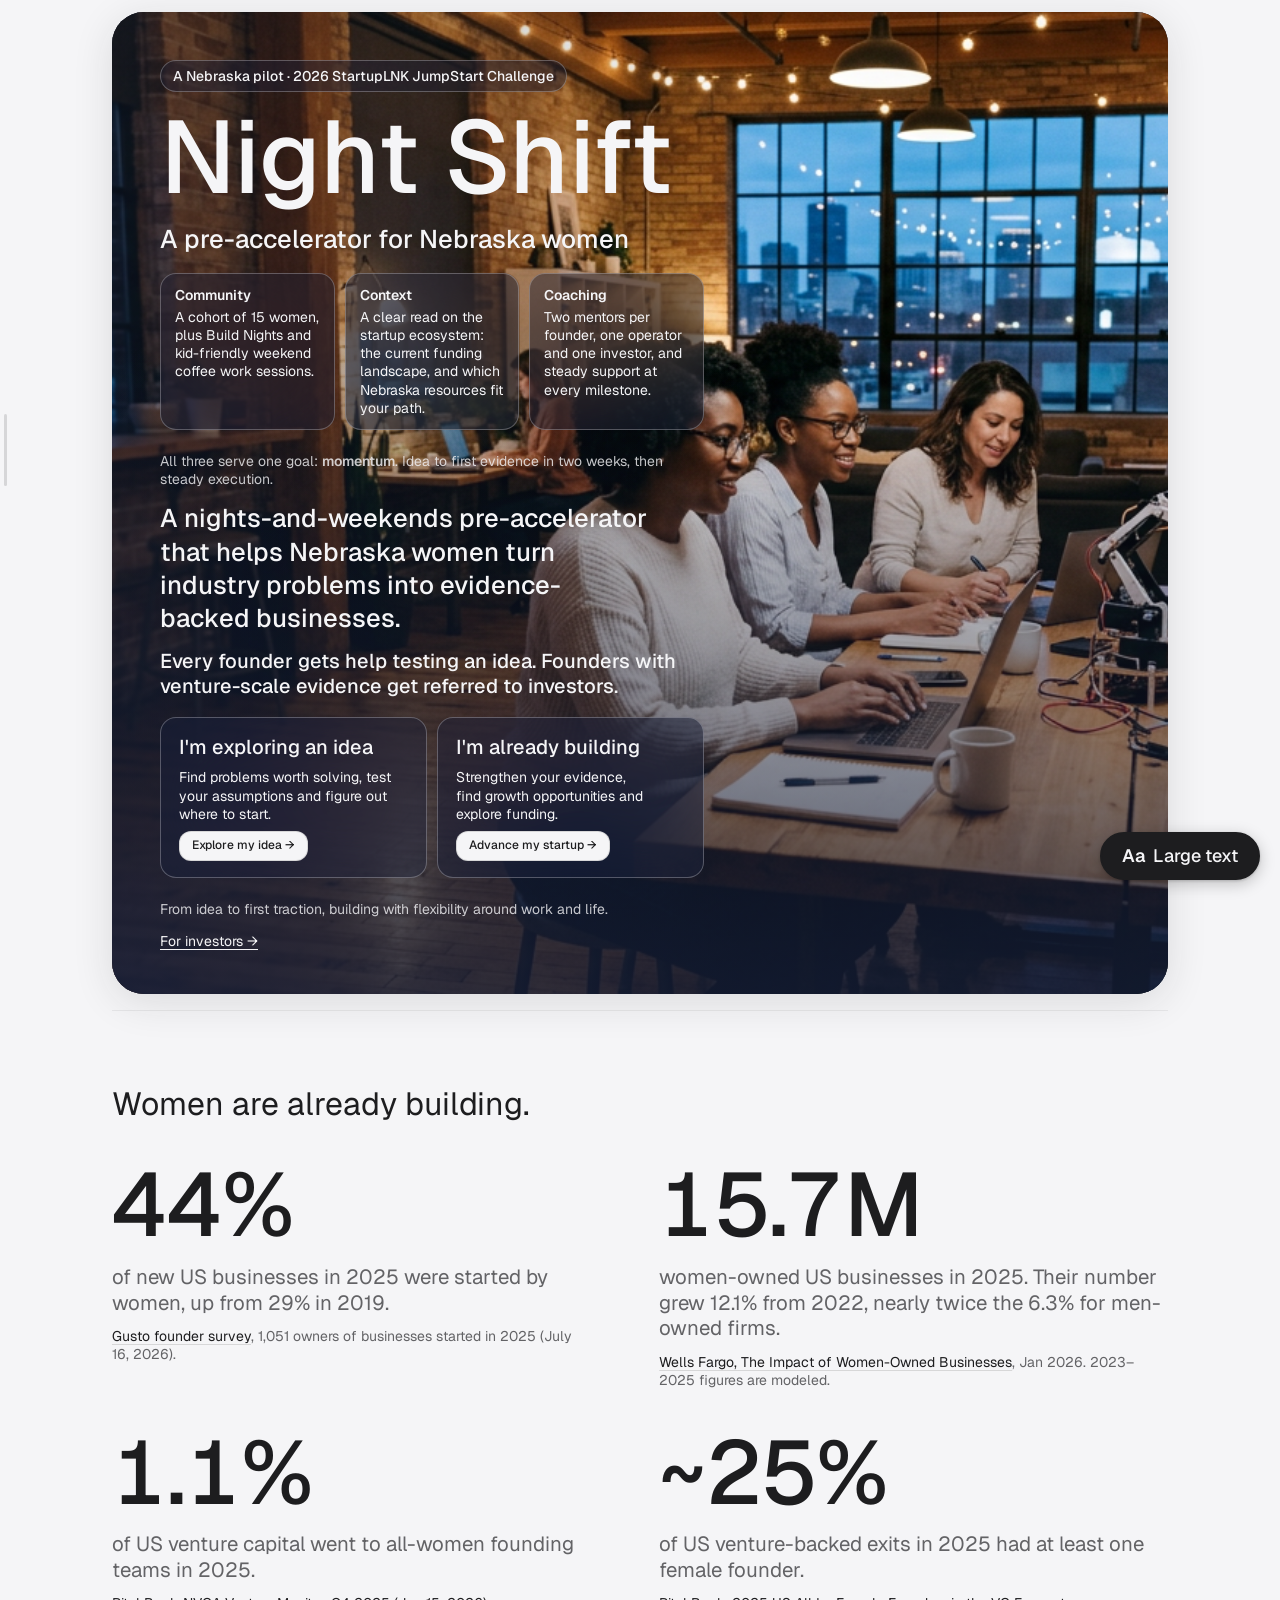
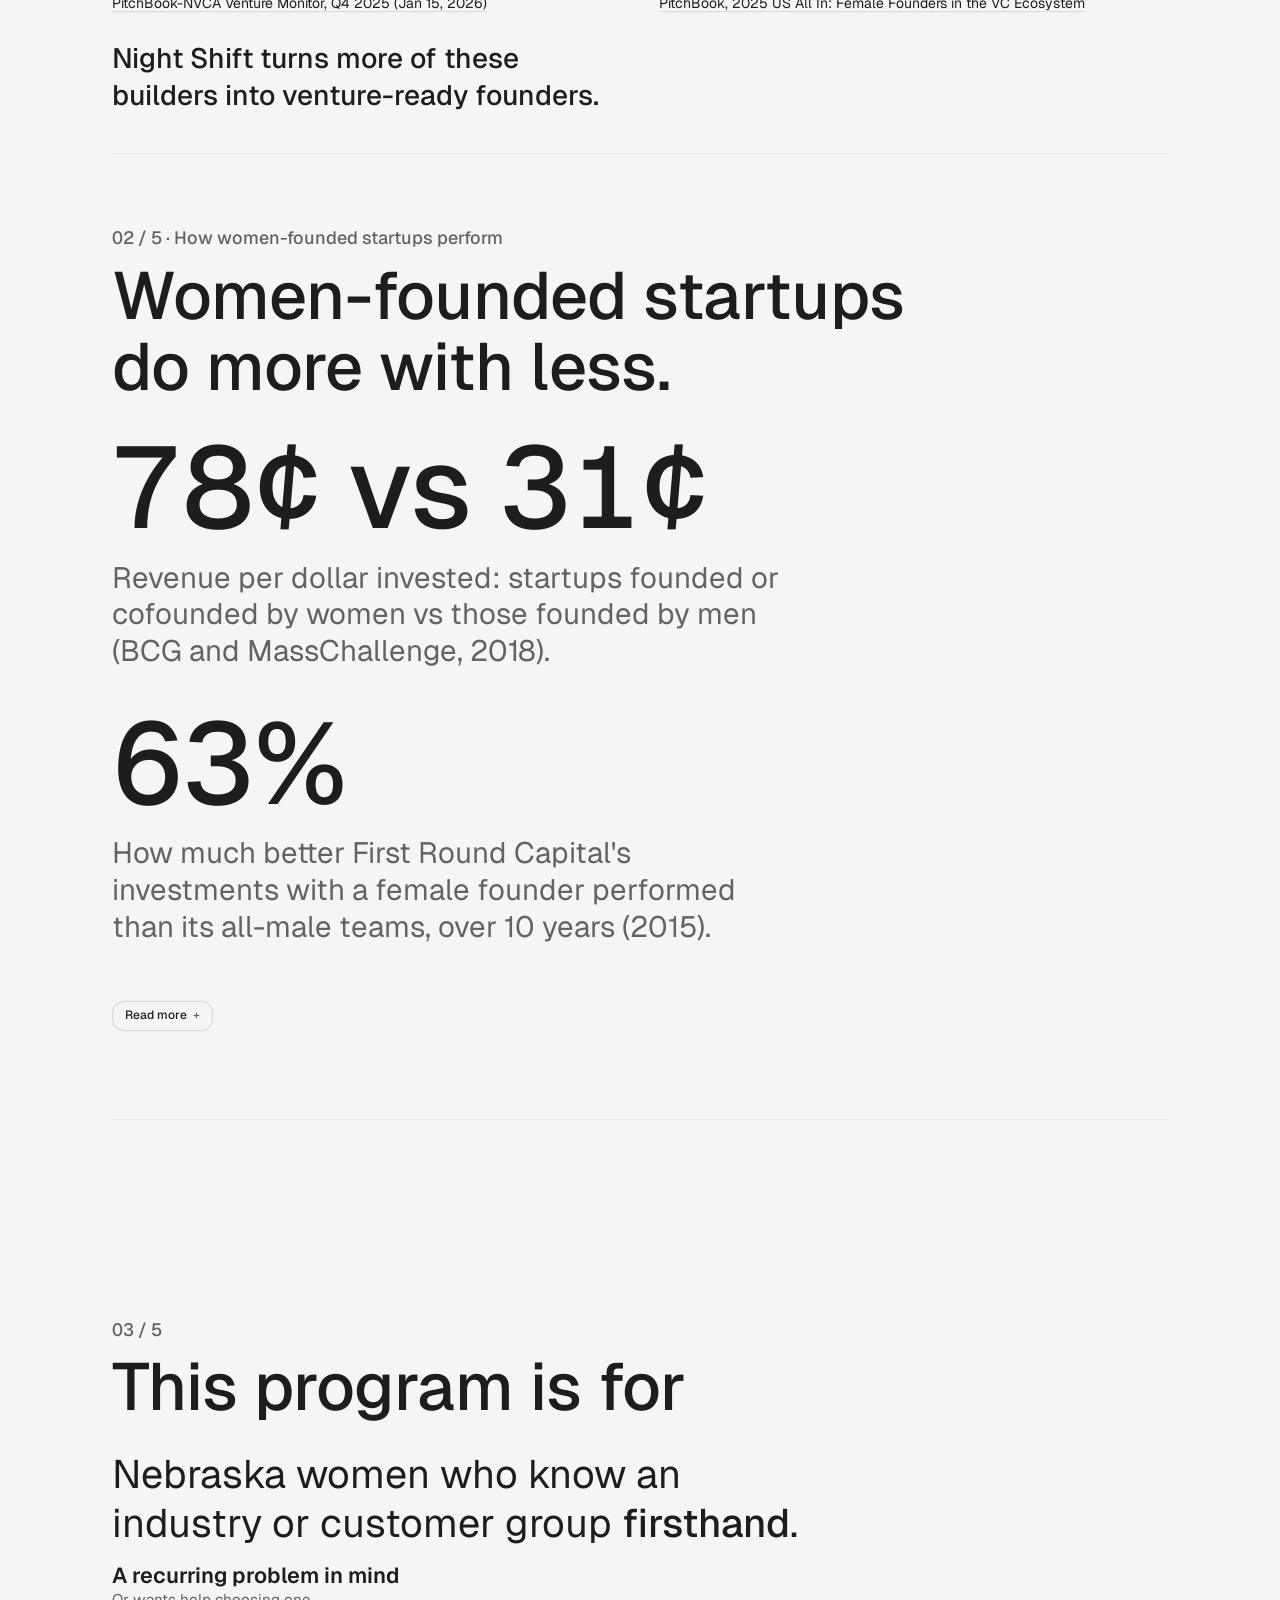
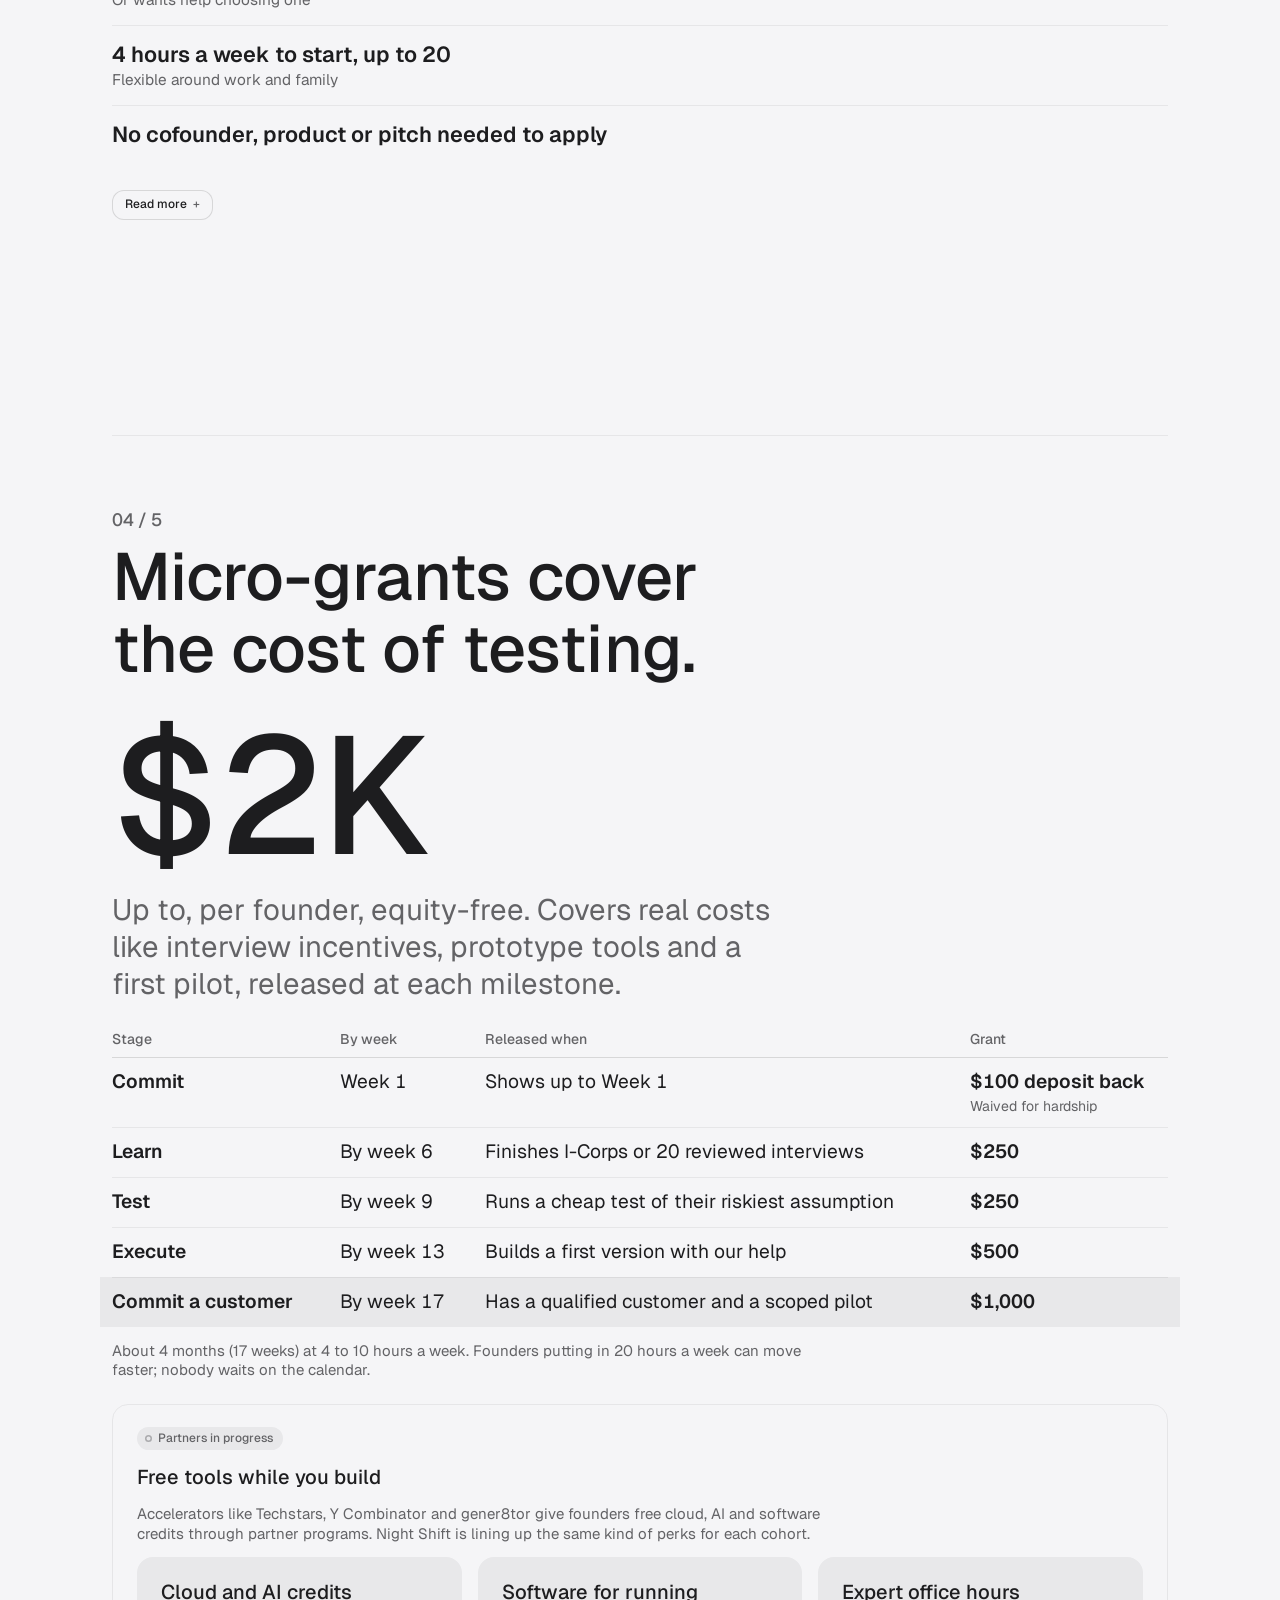
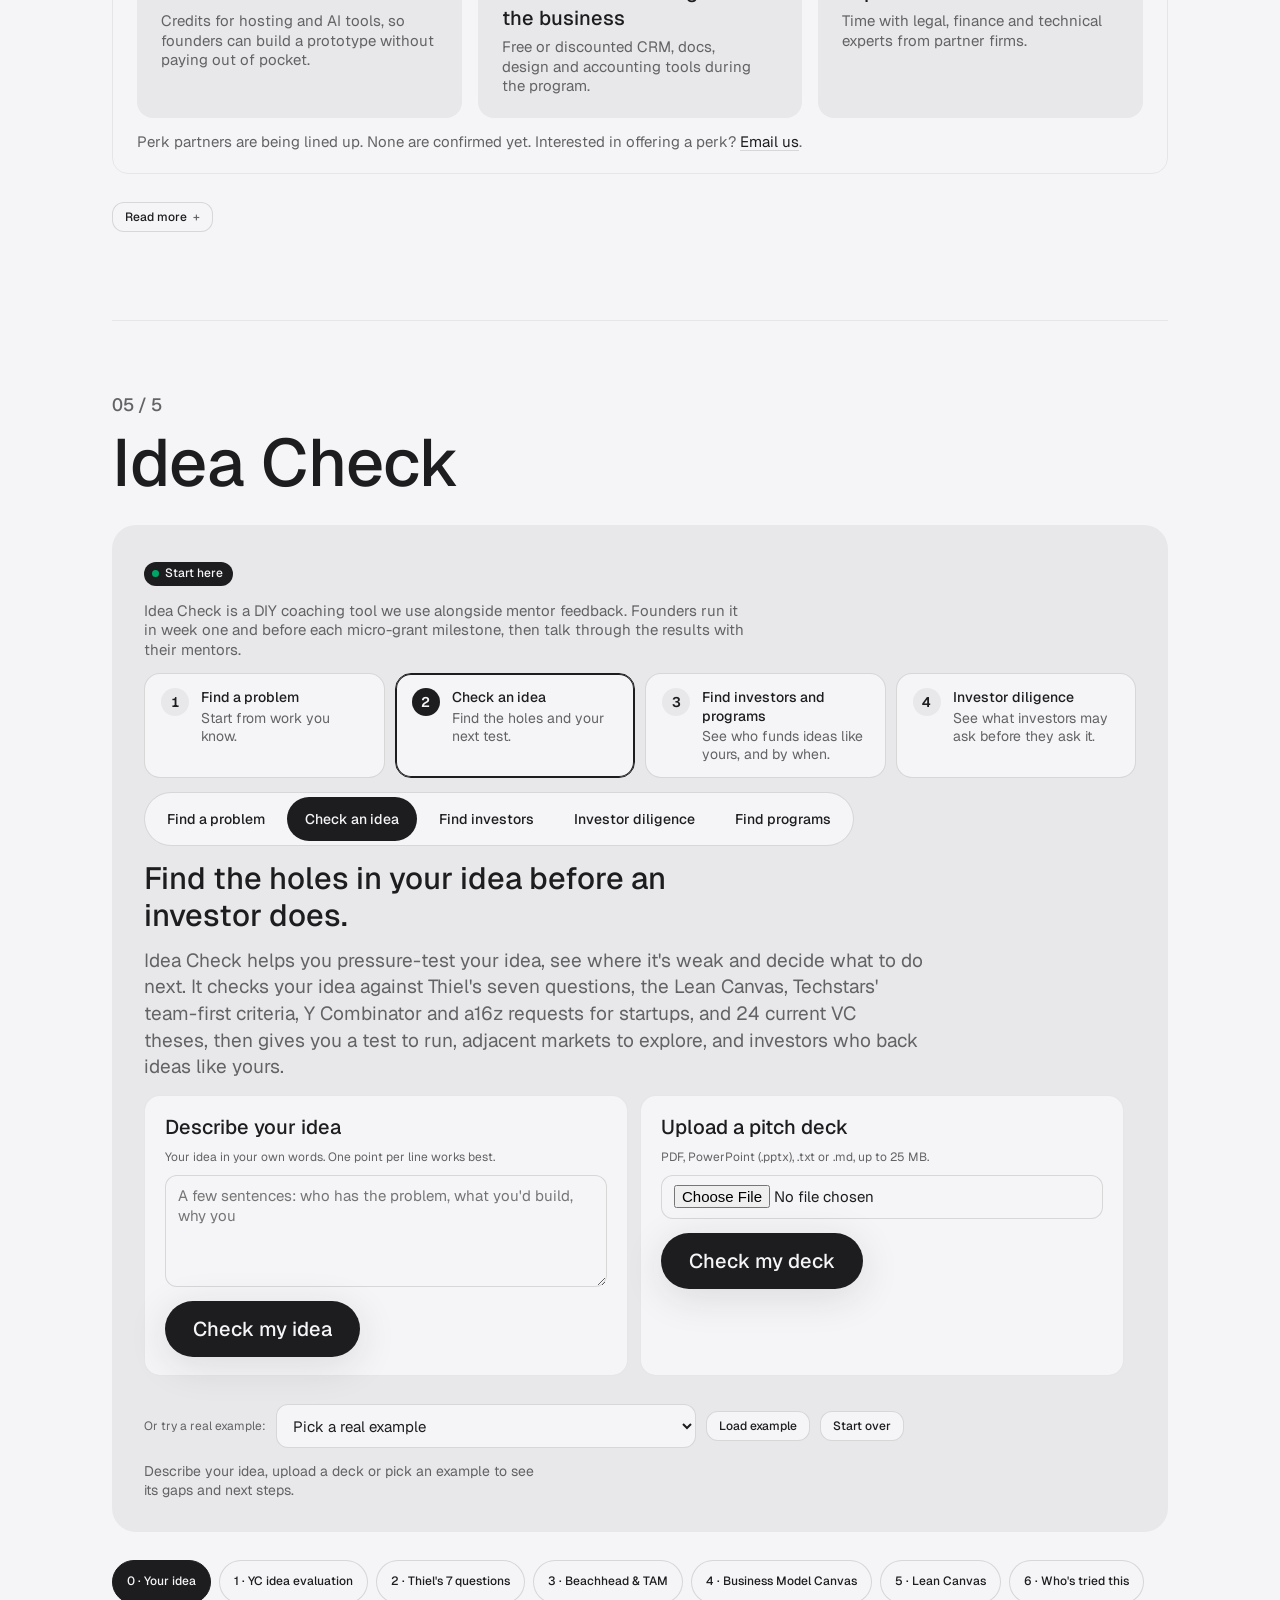
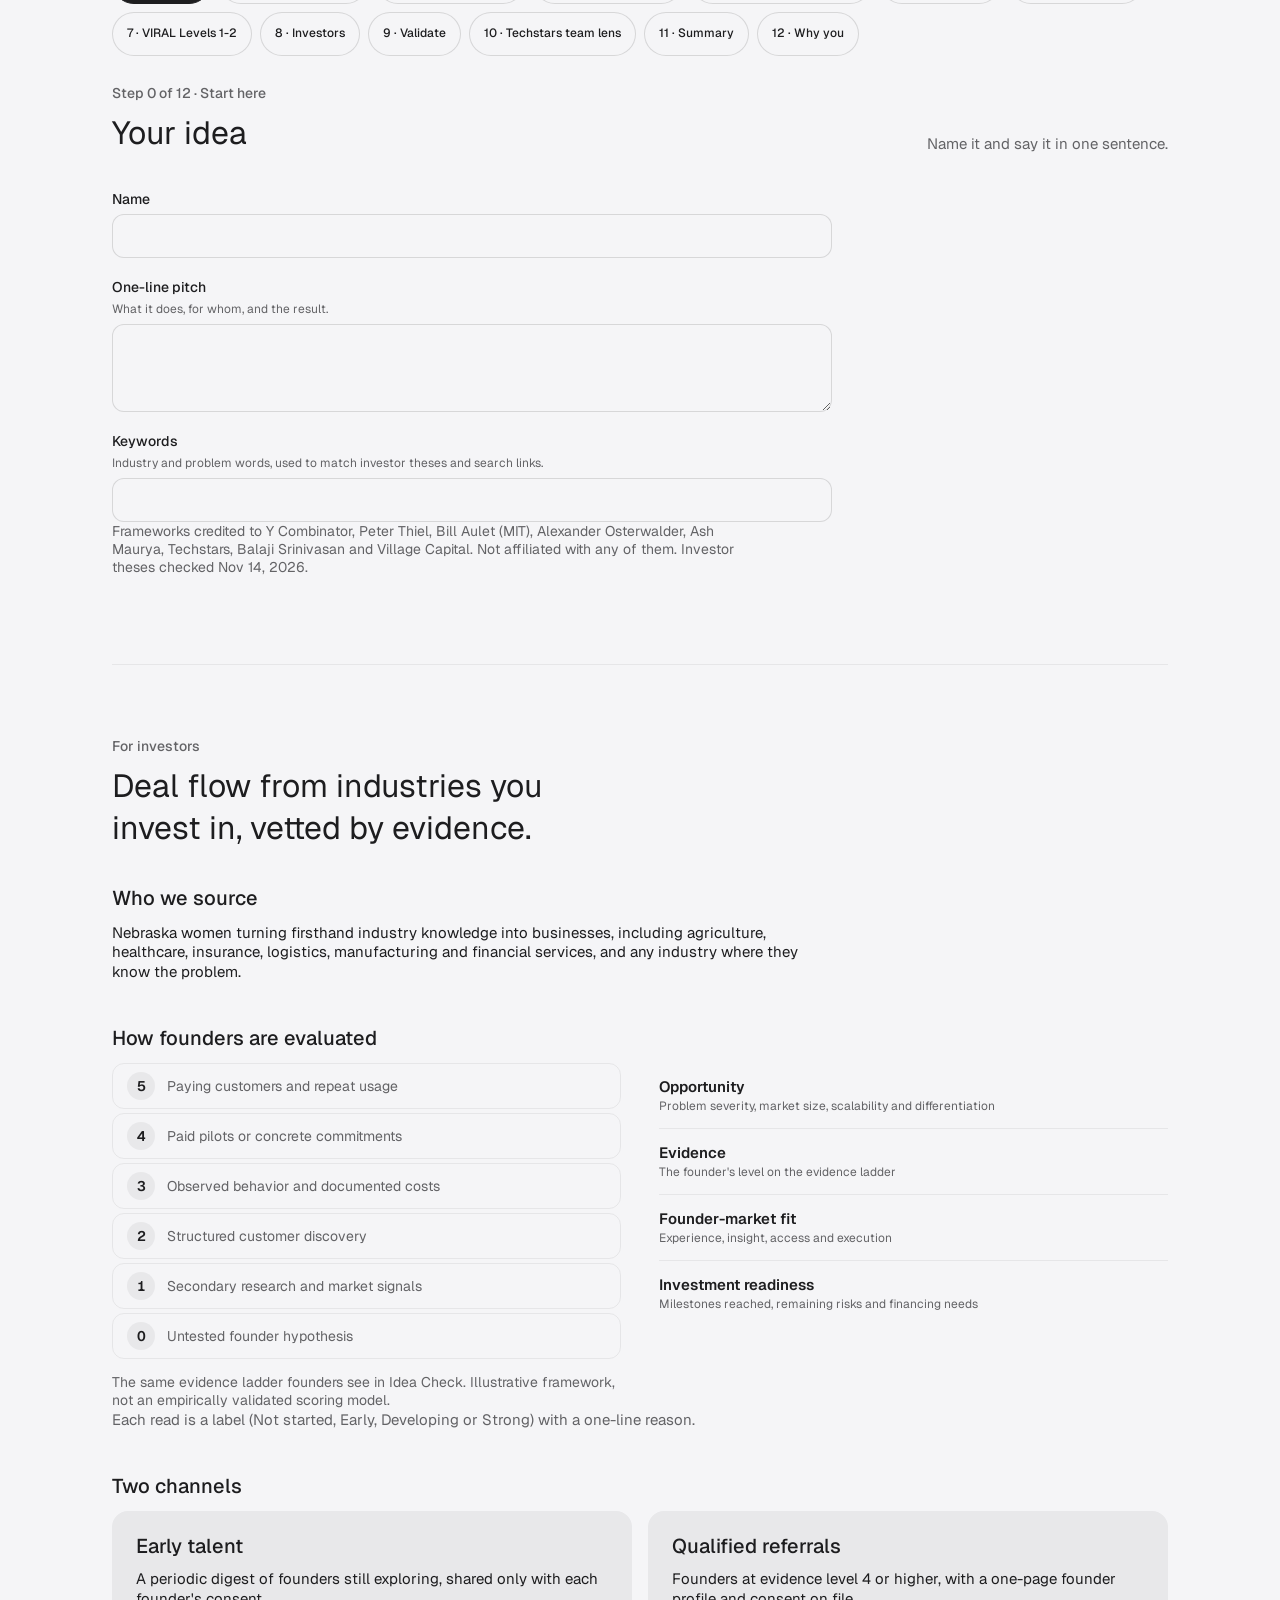
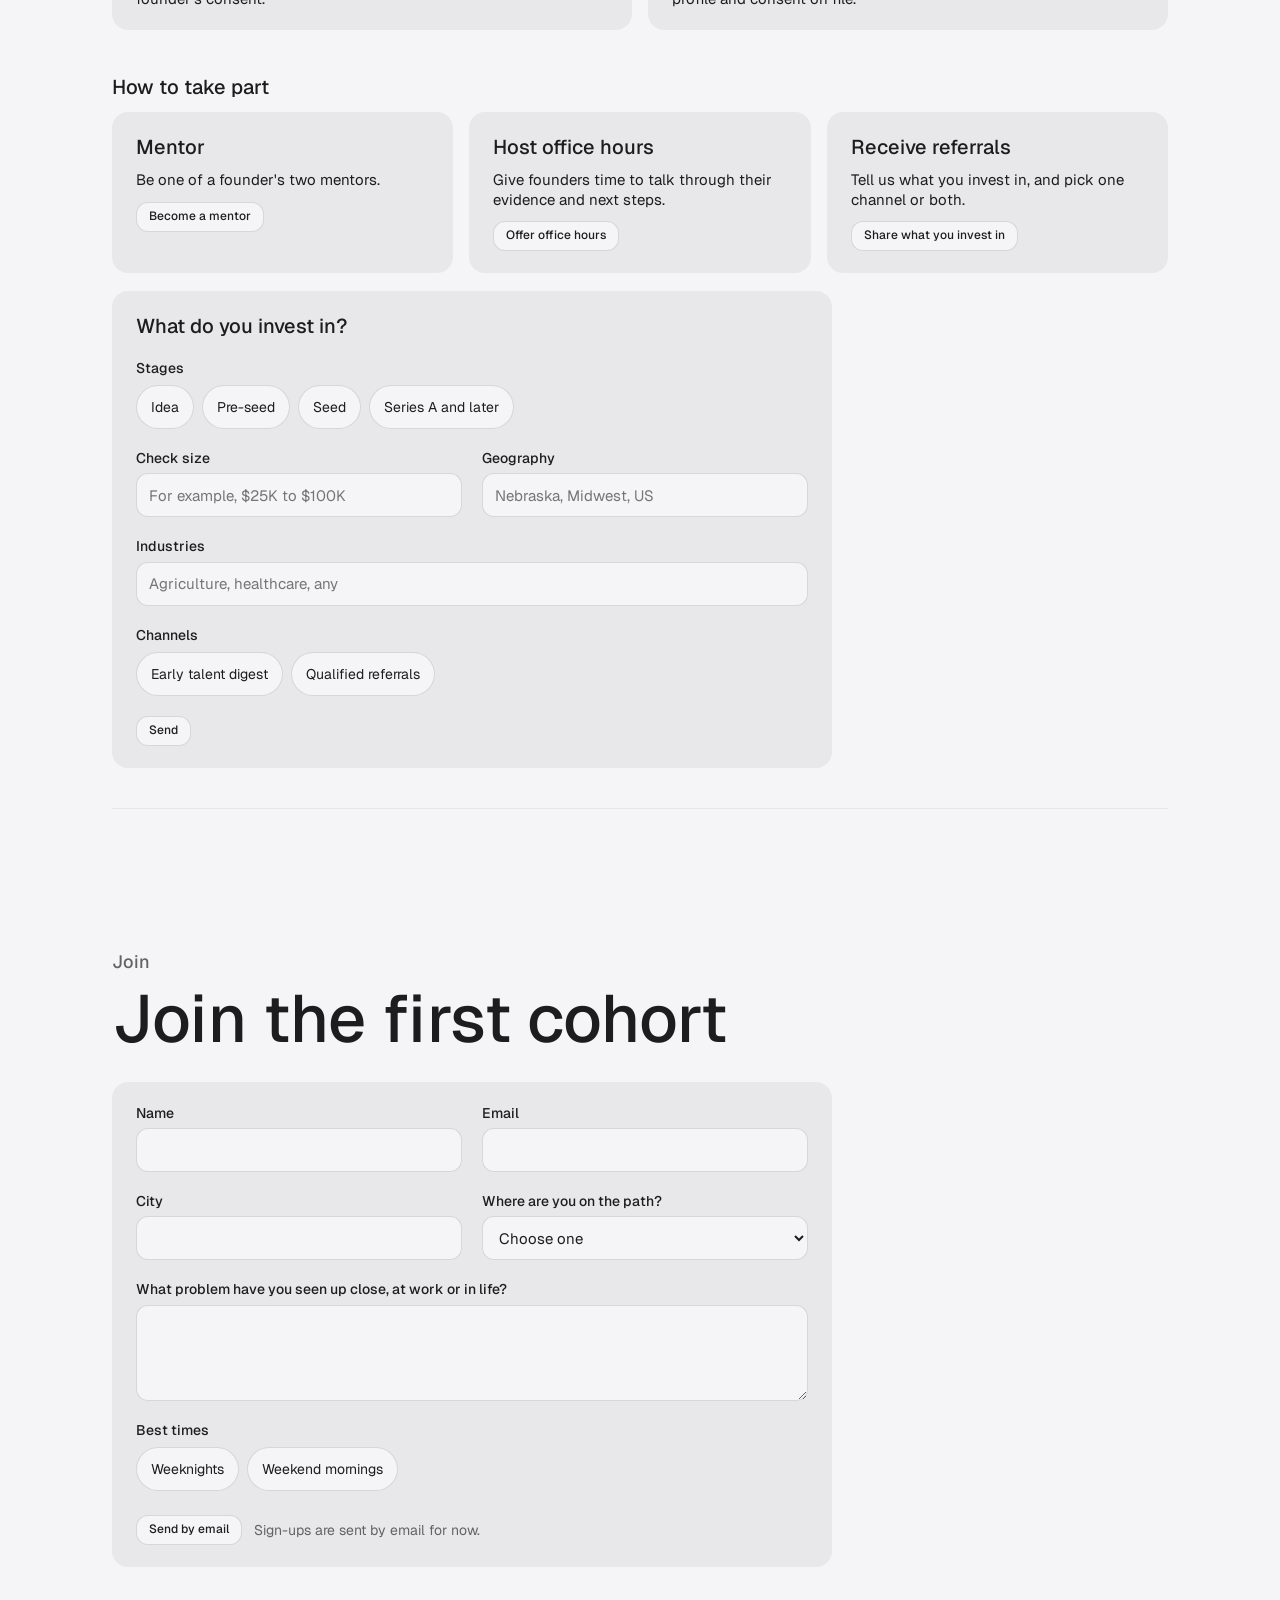
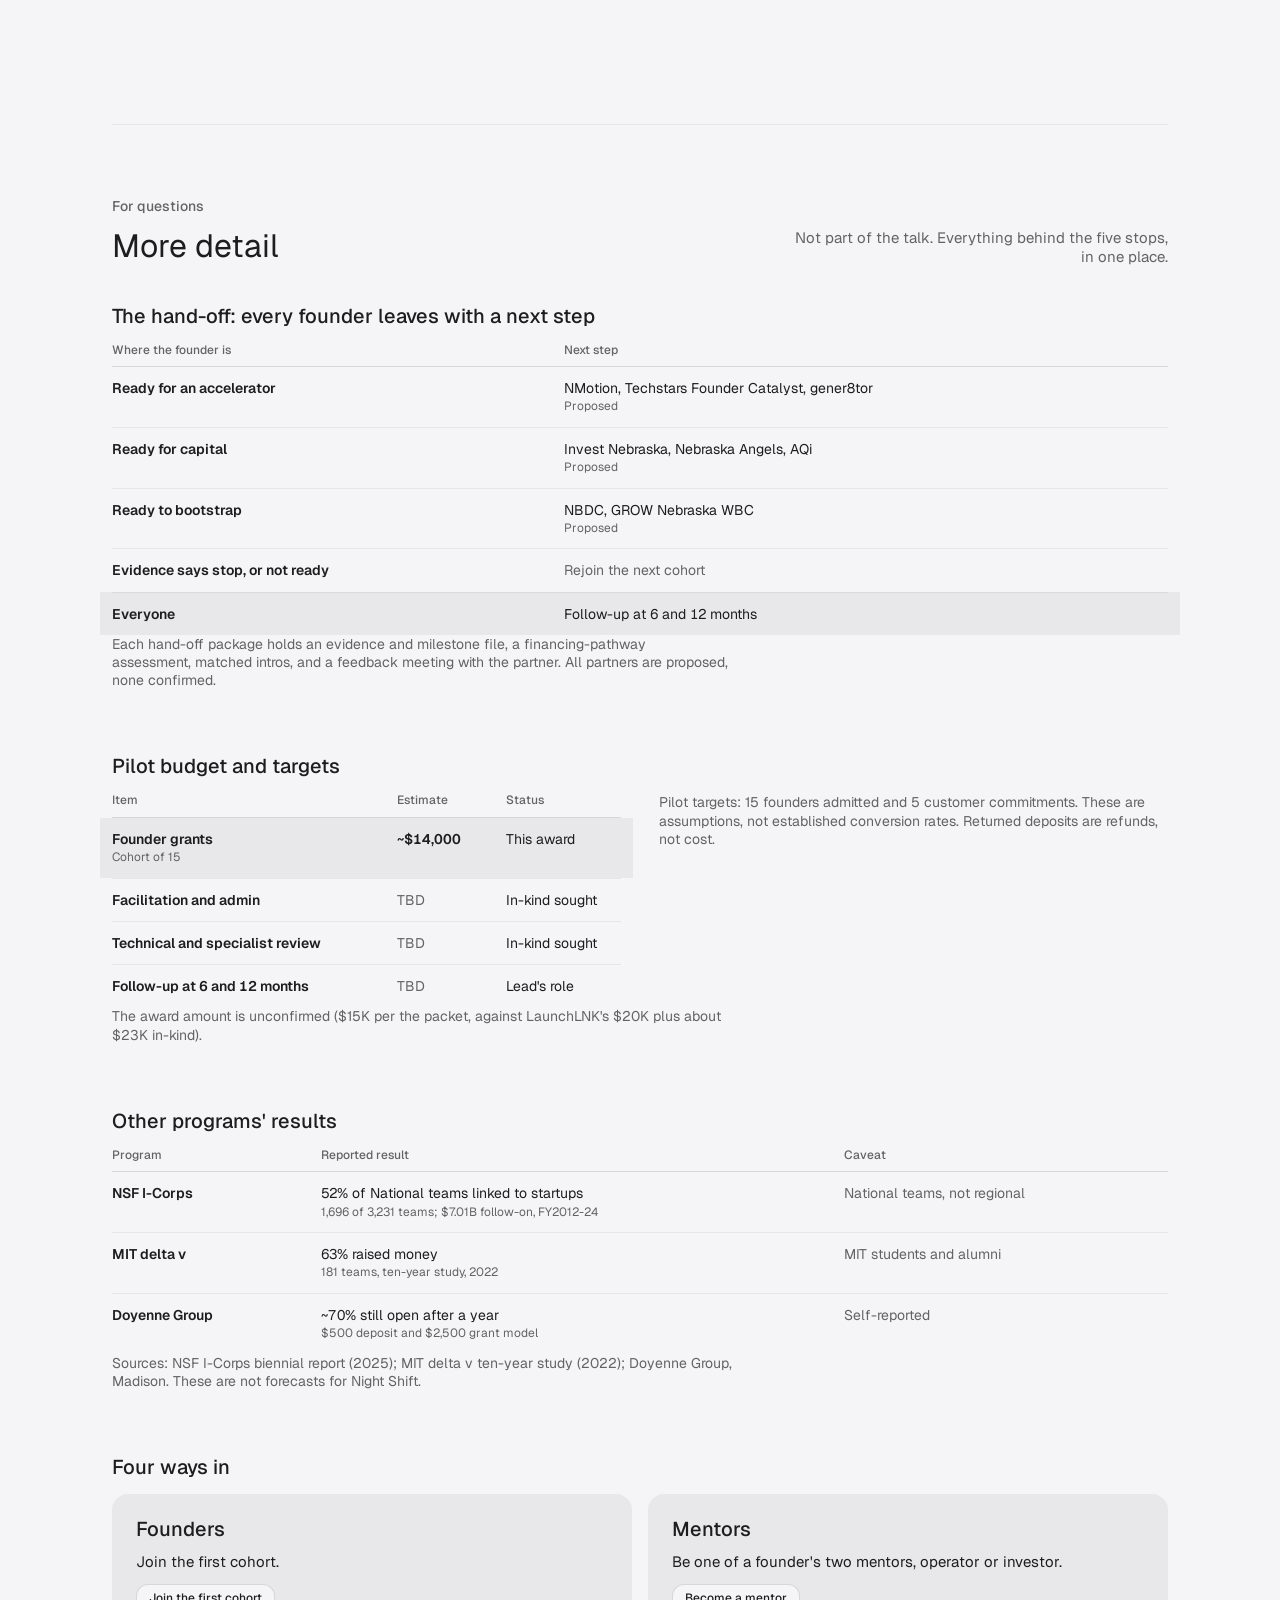
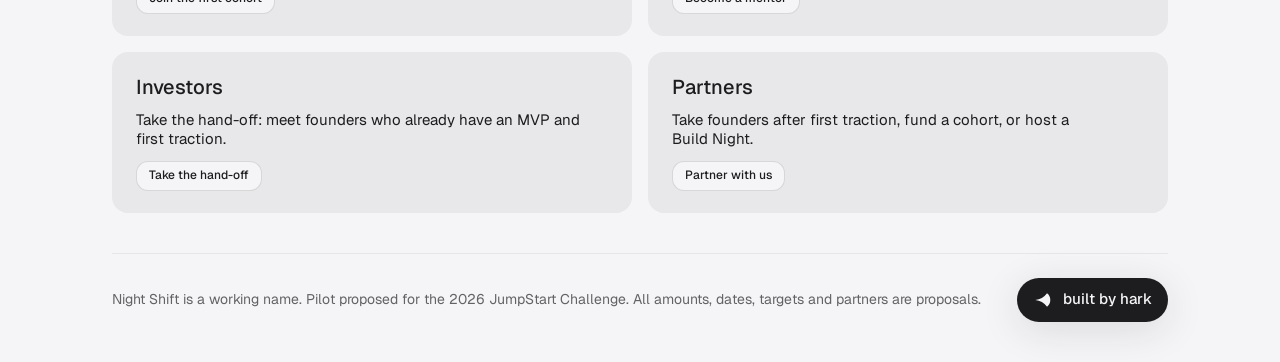
==== commit cbc544cc: "Sync Build Lab: investors, Idea Check, market cards, 4-month program, copy edits" ====
--- a/index.html
+++ b/index.html
@@ -60,6 +60,48 @@
       .x-three li { display: grid; align-content: start; gap: 4px; padding: 12px 14px; border-radius: var(--r-m); background: var(--hero-glass); border: 1px solid var(--hero-glass-stroke); -webkit-backdrop-filter: var(--hark-blur); backdrop-filter: var(--hark-blur); font: var(--type-small); color: var(--hero-text); }
       .x-three b { font: var(--type-label); font-weight: var(--weight-bold); }
       @media (max-width: 760px) { .x-three { grid-template-columns: minmax(0, 1fr); } }
+      /* Hero: one line under the subhead, then two entry cards that open Idea Check */
+      .x-tag.x-tag--line { font-size: clamp(16px, 1.6vw, 20px); max-width: 52ch; }
+      .x-entry { display: grid; grid-template-columns: repeat(2, minmax(0, 1fr)); gap: 10px; max-width: 980px; margin: 4px 0 8px; }
+      .x-entry > div { display: grid; align-content: start; gap: 8px; padding: 16px 18px; border-radius: var(--r-m); background: var(--hero-glass); border: 1px solid var(--hero-glass-stroke); -webkit-backdrop-filter: var(--hark-blur); backdrop-filter: var(--hark-blur); color: var(--hero-text); }
+      .x-entry > div > * { margin: 0; }
+      .x-entry h2 { font: var(--type-heading); }
+      .x-entry p { font: var(--type-small); }
+      .x-entry .btn { justify-self: start; }
+      .x-hero .hero__meta a.link { color: var(--hero-text); text-decoration-color: currentColor; }
+      @media (max-width: 760px) { .x-entry { grid-template-columns: minmax(0, 1fr); } }
+      html.present .x-entry { max-width: none; }
+      html.present .x-entry h2 { font-size: 32px; line-height: 1.2; }
+      html.present .x-entry p { font-size: 24px; line-height: 1.3; }
+      html.present .x-entry .btn { font-size: 24px; min-height: 56px; padding: 0 24px; }
+      /* For investors */
+      .x-inv-block { margin-top: clamp(28px, 4vw, 44px); }
+      .x-inv-block > h3 { font: var(--type-heading); margin-bottom: 12px; }
+      .x-inv-block > p { font: var(--type-body); max-width: 70ch; }
+      .x-inv-block .x-ladder { max-width: 560px; }
+      #inv-prefs { display: grid; grid-template-columns: repeat(2, minmax(0, 1fr)); gap: 20px; max-width: 720px; margin-top: 18px; padding: 22px 24px; border-radius: var(--r-m); background: var(--fill-tertiary); }
+      #inv-prefs > h4 { grid-column: 1 / -1; font: var(--type-heading); margin: 0; }
+      #inv-prefs .x-wide { grid-column: 1 / -1; }
+      #inv-prefs .x-field { display: grid; gap: 6px; font: var(--type-label); min-width: 0; }
+      #inv-prefs .x-field input { font: var(--type-body); color: var(--text-primary); background: var(--fill-primary-on); border: 1px solid var(--stroke-primary); border-radius: var(--r-s); padding: 10px 12px; min-height: var(--tap); width: 100%; }
+      #inv-prefs fieldset { border: 0; margin: 0; padding: 0; min-width: 0; }
+      #inv-prefs legend { font: var(--type-label); padding: 0; margin-bottom: 8px; }
+      #inv-prefs .x-opts { display: flex; flex-wrap: wrap; gap: 8px; }
+      #inv-prefs .x-opts label { position: relative; display: inline-flex; align-items: center; min-height: var(--tap); padding: 8px 14px; border-radius: var(--r-pill); border: 1px solid var(--stroke-primary); background: var(--fill-primary-on); font: var(--type-small); cursor: pointer; }
+      #inv-prefs .x-opts label:hover { box-shadow: inset 0 0 0 100px var(--hover-wash); }
+      #inv-prefs .x-opts input { position: absolute; opacity: 0; width: 1px; height: 1px; }
+      #inv-prefs .x-opts label:has(input:checked) { background: var(--fill-primary); color: var(--text-primary-on); border-color: var(--fill-primary); }
+      #inv-prefs .x-opts label:has(input:focus-visible) { outline: 2px solid var(--text-primary); outline-offset: 2px; }
+      #inv-prefs .x-foot { display: flex; flex-wrap: wrap; align-items: center; gap: 12px; }
+      #inv-prefs .x-foot .fineprint { margin: 0; }
+      @media (max-width: 599px) { #inv-prefs { grid-template-columns: 1fr; padding: 18px; } }
+      html.present .x-inv-block > h3 { font-size: 40px; line-height: 1.15; }
+      html.present .x-inv-block > p { font-size: 32px; line-height: 1.3; max-width: none; }
+      html.present #inv-prefs { max-width: 1100px; gap: 28px; padding: 32px 36px; }
+      html.present #inv-prefs .x-field, html.present #inv-prefs legend { font-size: 28px; }
+      html.present #inv-prefs .x-field input { font-size: 30px; min-height: 64px; }
+      html.present #inv-prefs .x-opts label { font-size: 28px; min-height: 64px; padding: 10px 22px; }
+      html.present #inv-prefs .btn { font-size: 28px; min-height: 64px; padding: 0 28px; }
       /* Read more */
       .x-more > summary { list-style: none; cursor: pointer; width: max-content; }
       .x-more > summary::-webkit-details-marker { display: none; }
@@ -318,6 +360,48 @@
       html.present .x-inv-q .x-in, html.present .x-inv-sharef .x-in { font-size: 24px; }
       html.present .x-inv-share input { width: 28px; height: 28px; }
       html.present .x-inv .x-inv-q .fineprint, html.present .x-inv .x-inv-sharef .fineprint { display: block; font-size: 22px; line-height: 1.35; }
+      /* Women are already building: four big stats in a 2×2 grid, stacking on phones */
+      .x-figs.x-figs--three { grid-template-columns: repeat(2, minmax(0, 1fr)); gap: clamp(24px, 3vw, 40px); }
+      .x-figs--three > div { display: grid; align-content: start; gap: 12px; min-width: 0; }
+      .x-figs--three > div > * { margin: 0; }
+      .x-figs.x-figs--three .x-big { font-size: clamp(56px, 7vw, 104px); }
+      .x-figs--three .x-big small { font-size: clamp(17px, 1.6vw, 22px); max-width: none; }
+      .x-figs--three .fineprint a { overflow-wrap: anywhere; }
+      .x-builders-line { font: var(--weight-medium) clamp(20px, 2.2vw, 28px)/1.3 var(--sans); max-width: 40ch; text-wrap: balance; }
+      @media (max-width: 760px) { .x-figs.x-figs--three { grid-template-columns: minmax(0, 1fr); } }
+      html.present .x-figs--three .x-big small { font-size: 28px; line-height: 1.3; }
+      html.present .x-builders-line { font-size: 36px; }
+      /* Idea Check: research-backed markets (market-research.js) */
+      .x-mr { display: grid; gap: 14px; margin-top: 28px; min-width: 0; }
+      .x-mr[hidden] { display: none; }
+      .x-mr > * { margin: 0; }
+      .x-mr > h3 { font: var(--type-heading); }
+      .x-mr > p:not(.fineprint):not(.x-hint) { font: var(--type-body); max-width: 70ch; }
+      .x-mr-intro { font: var(--type-body); color: var(--text-secondary); max-width: 70ch; }
+      .x-mr-grid { display: grid; grid-template-columns: repeat(auto-fill, minmax(min(100%, 340px), 1fr)); gap: 16px; }
+      .x-mr-browse > summary { list-style: none; cursor: pointer; width: max-content; max-width: 100%; }
+      .x-mr-browse > summary::-webkit-details-marker { display: none; }
+      .x-mr-browse > summary::after { content: "+"; color: var(--text-secondary); }
+      .x-mr-browse[open] > summary::after { content: "\2212"; }
+      .x-mr-browse > .x-mr-grid { margin-top: 16px; }
+      .x-mr-card { display: grid; align-content: start; gap: 10px; padding: 18px 20px; border-radius: var(--r-m); background: var(--fill-tertiary); min-width: 0; scroll-margin-top: 24px; }
+      .x-mr-card > * { margin: 0; }
+      .x-mr-card h3 { font: var(--type-heading); }
+      .x-mr-card h4 { font: var(--type-label); color: var(--text-secondary); margin-top: 6px; }
+      .x-mr-card p, .x-mr-card li { font: var(--type-small); }
+      .x-mr-card p.x-mr-stat { font: var(--type-body); font-weight: var(--weight-medium); }
+      .x-mr-card p.x-mr-meta { display: flex; flex-wrap: wrap; align-items: center; gap: 6px 10px; font: var(--type-caption); color: var(--text-secondary); }
+      .x-mr-card ul, .x-mr-card ol { margin: 0; padding-left: 1.2em; display: grid; gap: 4px; }
+      .x-mr-card ul.x-mr-chips { list-style: none; padding: 0; display: flex; flex-wrap: wrap; gap: 6px; }
+      .x-mr-card li small { display: block; font: var(--type-caption); color: var(--text-secondary); }
+      .x-mr-card a.link { overflow-wrap: anywhere; }
+      .x-mr-card .btn { justify-self: start; }
+      @media (max-width: 599px) { .x-mr-card { padding: 16px; } }
+      @media print { .x-mr-card { break-inside: avoid; } }
+      html.present .x-mr > h3, html.present .x-mr-card h3 { font-size: 36px; line-height: 1.15; }
+      html.present .x-mr-intro, html.present .x-mr > p:not(.fineprint), html.present .x-mr-card p.x-mr-stat { font-size: 28px; line-height: 1.3; }
+      html.present .x-mr-card p, html.present .x-mr-card li, html.present .x-mr-card h4 { font-size: 24px; line-height: 1.35; }
+      html.present .x-mr-grid { grid-template-columns: repeat(auto-fill, minmax(min(100%, 560px), 1fr)); }
     </style>
   </head>
   <body>
@@ -326,12 +410,12 @@
       <nav class="x-jump glass" aria-label="Talk stops">
         <ol>
           <li><a href="#s1"><b>1</b>Night Shift</a></li>
-          <li><a href="#s7"><b>2</b>Idea Check</a></li>
-          <li><a href="#s2"><b>3</b>The gap starts upstream</a></li>
-          <li><a href="#s3"><b>4</b>Women-founded startups</a></li>
-          <li><a href="#s4"><b>5</b>Who it's for</a></li>
-          <li><a href="#s6"><b>6</b>Micro-grants</a></li>
-          <li><a href="#s10"><b>7</b>Join</a></li>
+          <li><a href="#s3"><b>2</b>Women-founded startups</a></li>
+          <li><a href="#s4"><b>3</b>This program is for</a></li>
+          <li><a href="#s6"><b>4</b>Micro-grants</a></li>
+          <li><a href="#s7"><b>5</b>Idea Check</a></li>
+          <li><a href="#investors"><b aria-hidden="true">·</b>Investors</a></li>
+          <li><a href="#s10"><b>6</b>Join</a></li>
         </ol>
         <p>Space or arrows to move · P for large text</p>
       </nav>
@@ -352,14 +436,144 @@
             </ul>
             <p class="hero__meta">All three serve one goal: <strong>momentum</strong>. Idea to first evidence in two weeks, then steady execution.</p>
             <p class="hero__sub">A nights-and-weekends pre-accelerator that helps Nebraska women turn industry problems into evidence-backed businesses.</p>
+            <p class="x-tag x-tag--line">Every founder gets help testing an idea. Founders with venture-scale evidence get referred to investors.</p>
+            <div class="x-entry">
+              <div>
+                <h2>I'm exploring an idea</h2>
+                <p>Find problems worth solving, test your assumptions and figure out where to start.</p>
+                <button type="button" class="btn" data-hero-mode="find">Explore my idea →</button>
+              </div>
+              <div>
+                <h2>I'm already building</h2>
+                <p>Strengthen your evidence, find growth opportunities and explore funding.</p>
+                <button type="button" class="btn" data-hero-mode="check">Advance my startup →</button>
+              </div>
+            </div>
             <p class="hero__meta">From idea to first traction, building with flexibility around work and life.</p>
-          </div>
+            <p class="hero__meta"><a class="link" href="#investors">For investors →</a></p>
+          </div>
+        </section>
+
+        <section class="section" id="builders">
+          <div class="head">
+            <h2>Women are already building.</h2>
+          </div>
+          <div class="x-figs x-figs--three">
+            <div>
+              <p class="x-big">44%<small>of new US businesses in 2025 were started by women, up from 29% in 2019.</small></p>
+              <p class="fineprint"><a class="link" href="https://gusto.com/resources/gusto-insights/women-entrepreneurship-2026" target="_blank" rel="noopener">Gusto founder survey</a>, 1,051 owners of businesses started in 2025 (July 16, 2026).</p>
+            </div>
+            <div>
+              <p class="x-big">15.7M<small>women-owned US businesses in 2025. Their number grew 12.1% from 2022, nearly twice the 6.3% for men-owned firms.</small></p>
+              <p class="fineprint"><a class="link" href="https://smallbusinessresources.wf.com/wp-content/uploads/2026/01/IWOB-2026-Report_Concept_Concept-17_Final.pdf" target="_blank" rel="noopener">Wells Fargo, The Impact of Women-Owned Businesses</a>, Jan 2026. 2023–2025 figures are modeled.</p>
+            </div>
+            <div>
+              <p class="x-big">1.1%<small>of US venture capital went to all-women founding teams in 2025.</small></p>
+              <p class="fineprint"><a class="link" href="https://nvca.org/wp-content/uploads/2026/01/q4-2025-pitchbook-nvca-venture-monitor.pdf" target="_blank" rel="noopener">PitchBook-NVCA Venture Monitor, Q4 2025 (Jan 15, 2026)</a></p>
+            </div>
+            <div>
+              <p class="x-big">~25%<small>of US venture-backed exits in 2025 had at least one female founder.</small></p>
+              <p class="fineprint"><a class="link" href="https://pitchbook.com/news/reports/2025-us-all-in-female-founders-in-the-vc-ecosystem" target="_blank" rel="noopener">PitchBook, 2025 US All In: Female Founders in the VC Ecosystem</a></p>
+            </div>
+          </div>
+          <p class="x-builders-line">Night Shift turns more of these builders into venture-ready founders.</p>
+        </section>
+
+        <!-- 2 -->
+        <section class="section x-stop" id="s3">
+          <div class="head">
+            <p class="head__eyebrow">02 / 5 · How women-founded startups perform</p>
+            <h2>Women-founded startups do more with less.</h2>
+          </div>
+          <div class="x-figs">
+            <p class="x-big">78¢ vs 31¢<small>Revenue per dollar invested: startups founded or cofounded by women vs those founded by men (BCG and MassChallenge, 2018).</small></p>
+            <p class="x-big">63%<small>How much better First Round Capital's investments with a female founder performed than its all-male teams, over 10 years (2015).</small></p>
+          </div>
+          <details class="x-more">
+            <summary class="btn"><span class="x-closed">Read more</span><span class="x-opened">Show less</span></summary>
+            <div class="aside">
+              <p>In BCG's MassChallenge data, women-founded startups raised $935,000 on average, less than half the $2.1 million raised by startups founded by men, yet earned 10% more revenue over five years ($730,000 vs. $662,000). In 2025, companies with at least one female founder were 25% of US venture-backed exits (PitchBook, March 2026).</p>
+              <p>Some of Nebraska's best startup ideas are sitting inside someone's day job. Night Shift helps women test theirs and start building, without quitting their day (or night) job.</p>
+              <p class="fineprint">BCG, 'Why Women-Owned Startups Are a Better Bet,' June 6, 2018; First Round Capital, 10 Year Project, 2015 (value growth from First Round's investment to exit or 2014 fair value, Uber excluded); PitchBook, 2025 US All In: Female Founders in the VC Ecosystem.</p>
+            </div>
+          </details>
+        </section>
+
+        <!-- 4 -->
+        <section class="section x-stop" id="s4">
+          <div class="head">
+            <p class="head__eyebrow">03 / 5</p>
+            <h2>This program is for</h2>
+          </div>
+          <p class="x-line">Nebraska women who know an industry or customer group <strong>firsthand</strong>.</p>
+          <ul class="checklist">
+            <li><span class="checklist__item">A recurring problem in mind <small>Or wants help choosing one</small></span></li>
+            <li><span class="checklist__item">4 hours a week to start, up to 20 <small>Flexible around work and family</small></span></li>
+            <li><span class="checklist__item">No cofounder, product or pitch needed to apply</span></li>
+          </ul>
+          <details class="x-more">
+            <summary class="btn"><span class="x-closed">Read more</span><span class="x-opened">Show less</span></summary>
+            <div class="aside">
+              <ul>
+                <li><strong>Admission:</strong> a short application plus a 15-minute commitment conversation.</li>
+                <li><strong>Time:</strong> start at 4 hours a week, scaling to 10, or 20 for founders going all in.</li>
+                <li>Best for founders ready to build a business.</li>
+              </ul>
+            </div>
+          </details>
+        </section>
+
+        <!-- 6 -->
+        <section class="section x-stop" id="s6">
+          <div class="head">
+            <p class="head__eyebrow">04 / 5</p>
+            <h2>Micro-grants cover the cost of testing.</h2>
+          </div>
+          <p class="x-big">$2K<small>Up to, per founder, equity-free. Covers real costs like interview incentives, prototype tools and a first pilot, released at each milestone.</small></p>
+          <div class="table-wrap">
+            <table>
+              <thead>
+                <tr><th scope="col">Stage</th><th scope="col">By week</th><th scope="col">Released when</th><th scope="col">Grant</th></tr>
+              </thead>
+              <tbody>
+                <tr><th scope="row">Commit</th><td>Week 1</td><td>Shows up to Week 1</td><td class="num">$100 deposit back <small>Waived for hardship</small></td></tr>
+                <tr><th scope="row">Learn</th><td>By week 6</td><td>Finishes I-Corps or 20 reviewed interviews</td><td class="num">$250</td></tr>
+                <tr><th scope="row">Test</th><td>By week 9</td><td>Runs a cheap test of their riskiest assumption</td><td class="num">$250</td></tr>
+                <tr><th scope="row">Execute</th><td>By week 13</td><td>Builds a first version with our help</td><td class="num">$500</td></tr>
+                <tr class="is-highlight"><th scope="row">Commit a customer</th><td>By week 17</td><td>Has a qualified customer and a scoped pilot</td><td class="num">$1,000</td></tr>
+              </tbody>
+            </table>
+          </div>
+          <p class="x-weeks">About 4 months (17 weeks) at 4 to 10 hours a week. Founders putting in 20 hours a week can move faster; nobody waits on the calendar.</p>
+          <div class="x-perks">
+            <span class="chip">Partners in progress</span>
+            <h3>Free tools while you build</h3>
+            <p>Accelerators like Techstars, Y Combinator and gener8tor give founders free cloud, AI and software credits through partner programs. Night Shift is lining up the same kind of perks for each cohort.</p>
+            <div class="cards">
+              <div><h3>Cloud and AI credits</h3><p>Credits for hosting and AI tools, so founders can build a prototype without paying out of pocket.</p></div>
+              <div><h3>Software for running the business</h3><p>Free or discounted CRM, docs, design and accounting tools during the program.</p></div>
+              <div><h3>Expert office hours</h3><p>Time with legal, finance and technical experts from partner firms.</p></div>
+            </div>
+            <p class="fineprint">Perk partners are being lined up. None are confirmed yet. Interested in offering a perk? <a class="link" href="mailto:?subject=Night%20Shift%3A%20Perk%20partner">Email us</a>.</p>
+          </div>
+          <details class="x-more">
+            <summary class="btn"><span class="x-closed">Read more</span><span class="x-opened">Show less</span></summary>
+            <div class="aside">
+              <ul>
+                <li>Founders in an I-Corps cohort reach Learn when I-Corps ends, then keep the same order.</li>
+                <li>Each admitted founder has up to $2,000 set aside from day one.</li>
+                <li>Two mentors review monthly against a published rubric. Unused funds are reassigned at review dates set before recruiting starts.</li>
+                <li>Test and Execute grants are paid up front against a plan, so founders don't pay out of pocket. Later grants follow evidence.</li>
+                <li>They pay for interview gift cards and travel, time and data during discovery, prototype tools and hosting, and pilot costs.</li>
+              </ul>
+            </div>
+          </details>
         </section>
 
         <!-- 7 -->
         <section class="section x-stop" id="s7">
           <div class="head">
-            <p class="head__eyebrow">02 / 6</p>
+            <p class="head__eyebrow">05 / 5</p>
             <h2>Idea Check</h2>
           </div>
 
@@ -443,6 +657,15 @@
             <div class="x-fp-only" data-fp-mode="find" hidden>
               <ol class="x-stepper" id="fp-stepper" aria-label="Find a problem steps"></ol>
               <div id="fp-stage"></div>
+              <div class="x-mr x-noprint" id="mr-browse-wrap">
+                <p class="x-mr-intro">Markets anyone can build for. What matters is the problem you know, not who the customer is.</p>
+                <details class="x-mr-browse" id="mr-browse">
+                  <summary class="btn">Browse research-backed markets</summary>
+                  <div class="x-mr-grid" id="mr-browse-list"></div>
+                </details>
+                <p class="fineprint">Market research drawn from <a class="link" href="https://www.ingeborginvestments.com/research" target="_blank" rel="noopener">Ingeborg Investments' published reports</a>, traced to original sources and checked Nov 25, 2026. Not affiliated with Ingeborg.</p>
+              </div>
+              <script type="application/json" id="market-cards" src="opportunity-cards.json"></script>
               <p class="fineprint">Based on Paul Graham's advice: don't think up ideas, look for problems, preferably ones you have yourself (<a class="link" href="https://paulgraham.com/startupideas.html" target="_blank" rel="noopener">How to Get Startup Ideas</a>, 2012). Start from problems, then use themes as a lens. Trend steps from Kevin Ryan (MongoDB, AlleyCorp) on <a class="link" href="https://tim.blog/2026/09/24/kevin-ryan/" target="_blank" rel="noopener">The Tim Ferriss Show #884</a>, Sept 2026. Kevin Ryan co-founded MongoDB, Business Insider, Gilt and Zola, was CEO of DoubleClick, and founded AlleyCorp; see also <a class="link" href="https://www.steelatlas.vc/gaining-momentum" target="_blank" rel="noopener">Lessons Working for Kevin Ryan</a> (Steel Atlas, Aug 2023). Not affiliated with either.</p>
             </div>
             <div class="x-inv-only x-inv" data-fp-mode="investors" id="inv-panel" hidden>
@@ -466,116 +689,73 @@
           </div>
         </section>
 
-        <!-- 2 -->
-        <section class="section x-stop" id="s2">
+        <!-- For investors -->
+        <section class="section" id="investors" data-nav="Investors">
           <div class="head">
-            <p class="head__eyebrow">03 / 6</p>
-            <h2>The gap starts upstream.</h2>
-          </div>
-          <p class="x-big">1.1%<small>of US venture dollars went to all-women founding teams in 2025. That's the downstream gap.</small></p>
-          <div class="cards">
-            <div><h3>Upstream</h3><p>Too few women reach the stage of testing a scalable business.</p></div>
-            <div><h3>Night Shift</h3><p>Helps more women test early, then builds stronger paths to the next support.</p></div>
-          </div>
-          <details class="x-more">
-            <summary class="btn"><span class="x-closed">Read more</span><span class="x-opened">Show less</span></summary>
-            <div class="aside">
-              <p>Too few women get to the point of testing a business that could scale, and those who do still face barriers to capital. Night Shift focuses on that early stage.</p>
-              <p><strong>Nebraska context:</strong> 11% of women-owned firms have employees, against 22.5% of men-owned (SBA Office of Advocacy, 2025).</p>
-              <p class="fineprint">1.1%: PitchBook-NVCA Venture Monitor, 2025 data. Guzman &amp; Kacperczyk (Research Policy, 2019) linked about 65% of the funding disparity to growth orientation at founding, in California and Massachusetts registrations from 1995 to 2011.</p>
-            </div>
-          </details>
-        </section>
-
-        <!-- 3 -->
-        <section class="section x-stop" id="s3">
-          <div class="head">
-            <p class="head__eyebrow">04 / 6 · How women-founded startups perform</p>
-            <h2>Women-founded startups do more with less.</h2>
-          </div>
-          <div class="x-figs">
-            <p class="x-big">78¢ vs 31¢<small>Revenue per dollar invested: startups founded or cofounded by women vs those founded by men (BCG and MassChallenge, 2018).</small></p>
-            <p class="x-big">63%<small>How much better First Round Capital's investments with a female founder performed than its all-male teams, over 10 years (2015).</small></p>
-          </div>
-          <details class="x-more">
-            <summary class="btn"><span class="x-closed">Read more</span><span class="x-opened">Show less</span></summary>
-            <div class="aside">
-              <p>In BCG's MassChallenge data, women-founded startups raised $935,000 on average, less than half the $2.1 million raised by startups founded by men, yet earned 10% more revenue over five years ($730,000 vs. $662,000). In 2025, companies with at least one female founder were 25% of US venture-backed exits (PitchBook, March 2026).</p>
-              <p>Nebraska has thousands of women like that: claims managers, nurses, engineers, ops leads who know exactly what's broken. They can't quit to find out if it's a business. Night Shift lets them test and build it first, without quitting their day (or night) job.</p>
-              <p class="fineprint">BCG, 'Why Women-Owned Startups Are a Better Bet,' June 6, 2018; First Round Capital, 10 Year Project, 2015 (value growth from First Round's investment to exit or 2014 fair value, Uber excluded); PitchBook, 2025 US All In: Female Founders in the VC Ecosystem.</p>
-            </div>
-          </details>
-        </section>
-
-        <!-- 4 -->
-        <section class="section x-stop" id="s4">
-          <div class="head">
-            <p class="head__eyebrow">05 / 6</p>
-            <h2>Who it's for</h2>
-          </div>
-          <p class="x-line">Nebraska women who know an industry or customer group <strong>firsthand</strong>.</p>
-          <ul class="checklist">
-            <li><span class="checklist__item">A recurring problem in mind <small>Or wants help choosing one</small></span></li>
-            <li><span class="checklist__item">4 hours a week to start, up to 20 <small>Flexible around work and family</small></span></li>
-            <li><span class="checklist__item">No cofounder, product or pitch needed to apply</span></li>
-          </ul>
-          <details class="x-more">
-            <summary class="btn"><span class="x-closed">Read more</span><span class="x-opened">Show less</span></summary>
-            <div class="aside">
-              <ul>
-                <li><strong>Admission:</strong> a short application plus a 15-minute commitment conversation.</li>
-                <li><strong>Time:</strong> start at 4 hours a week, scaling to 10, or 20 for founders going all in.</li>
-                <li>Best for founders ready to build a business.</li>
+            <p class="head__eyebrow">For investors</p>
+            <h2>Deal flow from industries you invest in, vetted by evidence.</h2>
+          </div>
+
+          <div class="x-inv-block">
+            <h3>Who we source</h3>
+            <p>Nebraska women turning firsthand industry knowledge into businesses, including agriculture, healthcare, insurance, logistics, manufacturing and financial services, and any industry where they know the problem.</p>
+          </div>
+
+          <div class="x-inv-block">
+            <h3>How founders are evaluated</h3>
+            <div class="pair">
+              <div>
+                <ol class="x-ladder" aria-label="Evidence ladder, level 5 at the top">
+                  <li><b>5</b><span>Paying customers and repeat usage</span></li>
+                  <li><b>4</b><span>Paid pilots or concrete commitments</span></li>
+                  <li><b>3</b><span>Observed behavior and documented costs</span></li>
+                  <li><b>2</b><span>Structured customer discovery</span></li>
+                  <li><b>1</b><span>Secondary research and market signals</span></li>
+                  <li><b>0</b><span>Untested founder hypothesis</span></li>
+                </ol>
+                <p class="fineprint">The same evidence ladder founders see in Idea Check. Illustrative framework, not an empirically validated scoring model.</p>
+              </div>
+              <ul class="checklist">
+                <li><span class="checklist__item">Opportunity <small>Problem severity, market size, scalability and differentiation</small></span></li>
+                <li><span class="checklist__item">Evidence <small>The founder's level on the evidence ladder</small></span></li>
+                <li><span class="checklist__item">Founder-market fit <small>Experience, insight, access and execution</small></span></li>
+                <li><span class="checklist__item">Investment readiness <small>Milestones reached, remaining risks and financing needs</small></span></li>
               </ul>
             </div>
-          </details>
-        </section>
-
-        <!-- 6 -->
-        <section class="section x-stop" id="s6">
-          <div class="head">
-            <p class="head__eyebrow">06 / 6</p>
-            <h2>Micro-grants cover the cost of testing.</h2>
-          </div>
-          <p class="x-big">$2K<small>Up to, per founder, equity-free. Covers real costs like interview incentives, prototype tools and a first pilot, released at each milestone.</small></p>
-          <div class="table-wrap">
-            <table>
-              <thead>
-                <tr><th scope="col">Stage</th><th scope="col">By week</th><th scope="col">Released when</th><th scope="col">Grant</th></tr>
-              </thead>
-              <tbody>
-                <tr><th scope="row">Commit</th><td>Week 1</td><td>Shows up to Week 1</td><td class="num">$100 deposit back <small>Waived for hardship</small></td></tr>
-                <tr><th scope="row">Learn</th><td>By week 8</td><td>Finishes I-Corps or 20 reviewed interviews</td><td class="num">$250</td></tr>
-                <tr><th scope="row">Test</th><td>By week 12</td><td>Runs a cheap test of their riskiest assumption</td><td class="num">$250</td></tr>
-                <tr><th scope="row">Execute</th><td>By week 20</td><td>Builds a first version with our help</td><td class="num">$500</td></tr>
-                <tr class="is-highlight"><th scope="row">Commit a customer</th><td>By week 26</td><td>Has a qualified customer and a scoped pilot</td><td class="num">$1,000</td></tr>
-              </tbody>
-            </table>
-          </div>
-          <p class="x-weeks">About 26 weeks at 4 to 10 hours a week. Founders putting in 20 hours a week can move faster; nobody waits on the calendar.</p>
-          <div class="x-perks">
-            <span class="chip">Partners in progress</span>
-            <h3>Free tools while you build</h3>
-            <p>Accelerators like Techstars, Y Combinator and gener8tor give founders free cloud, AI and software credits through partner programs. Night Shift is lining up the same kind of perks for each cohort.</p>
+            <p class="fineprint">Each read is a label (Not started, Early, Developing or Strong) with a one-line reason.</p>
+          </div>
+
+          <div class="x-inv-block">
+            <h3>Two channels</h3>
             <div class="cards">
-              <div><h3>Cloud and AI credits</h3><p>Credits for hosting and AI tools, so founders can build a prototype without paying out of pocket.</p></div>
-              <div><h3>Software for running the business</h3><p>Free or discounted CRM, docs, design and accounting tools during the program.</p></div>
-              <div><h3>Expert office hours</h3><p>Time with legal, finance and technical experts from partner firms.</p></div>
-            </div>
-            <p class="fineprint">Perk partners are being lined up. None are confirmed yet. Interested in offering a perk? <a class="link" href="mailto:?subject=Night%20Shift%3A%20Perk%20partner">Email us</a>.</p>
-          </div>
-          <details class="x-more">
-            <summary class="btn"><span class="x-closed">Read more</span><span class="x-opened">Show less</span></summary>
-            <div class="aside">
-              <ul>
-                <li>Founders in an I-Corps cohort reach Learn when I-Corps ends, then keep the same order.</li>
-                <li>Each admitted founder has up to $2,000 set aside from day one.</li>
-                <li>Two mentors review monthly against a published rubric. Unused funds are reassigned at review dates set before recruiting starts.</li>
-                <li>Test and Execute grants are paid up front against a plan, so founders don't pay out of pocket. Later grants follow evidence.</li>
-                <li>They pay for interview gift cards and travel, time and data during discovery, prototype tools and hosting, and pilot costs.</li>
-              </ul>
-            </div>
-          </details>
+              <div><h3>Early talent</h3><p>A periodic digest of founders still exploring, shared only with each founder's consent.</p></div>
+              <div><h3>Qualified referrals</h3><p>Founders at evidence level 4 or higher, with a one-page founder profile and consent on file.</p></div>
+            </div>
+          </div>
+
+          <div class="x-inv-block">
+            <h3>How to take part</h3>
+            <div class="cards">
+              <div><h3>Mentor</h3><p>Be one of a founder's two mentors.</p><p class="x-act"><a class="btn" href="mailto:?subject=Night%20Shift%3A%20Mentor%20interest">Become a mentor</a></p></div>
+              <div><h3>Host office hours</h3><p>Give founders time to talk through their evidence and next steps.</p><p class="x-act"><a class="btn" href="mailto:?subject=Night%20Shift%3A%20Investor%20office%20hours">Offer office hours</a></p></div>
+              <div><h3>Receive referrals</h3><p>Tell us what you invest in, and pick one channel or both.</p><p class="x-act"><a class="btn" href="#inv-prefs">Share what you invest in</a></p></div>
+            </div>
+            <form class="x-form" id="inv-prefs" aria-label="Investor preferences">
+              <h4>What do you invest in?</h4>
+              <fieldset class="x-wide"><legend>Stages</legend>
+                <div class="x-opts"><label><input type="checkbox" name="stage" value="Idea" />Idea</label><label><input type="checkbox" name="stage" value="Pre-seed" />Pre-seed</label><label><input type="checkbox" name="stage" value="Seed" />Seed</label><label><input type="checkbox" name="stage" value="Series A and later" />Series A and later</label></div>
+              </fieldset>
+              <label class="x-field">Check size<input name="check" placeholder="For example, $25K to $100K" /></label>
+              <label class="x-field">Geography<input name="geo" placeholder="Nebraska, Midwest, US" /></label>
+              <label class="x-field x-wide">Industries<input name="ind" placeholder="Agriculture, healthcare, any" /></label>
+              <fieldset class="x-wide"><legend>Channels</legend>
+                <div class="x-opts"><label><input type="checkbox" name="channel" value="Early talent digest" />Early talent digest</label><label><input type="checkbox" name="channel" value="Qualified referrals" />Qualified referrals</label></div>
+              </fieldset>
+              <div class="x-wide x-foot">
+                <a class="btn" id="inv-prefs-send" href="mailto:?subject=Night%20Shift%20investor%20preferences">Send</a>
+              </div>
+            </form>
+          </div>
         </section>
 
         <!-- 10: founder interest form -->
@@ -585,7 +765,6 @@
             <h2>Join the first cohort</h2>
           </div>
           <div id="founder-form">
-            <p class="x-sub">Fill this in and your email app opens with it ready to send.</p>
             <form class="x-form" id="interest">
               <label class="x-field">Name<input name="name" autocomplete="name" required /></label>
               <label class="x-field">Email<input name="email" type="email" autocomplete="email" required /></label>
@@ -593,7 +772,7 @@
               <label class="x-field">Where are you on the path?
                 <select name="stage"><option value="">Choose one</option><option>Just a hunch</option><option>Picked a problem</option><option>Done customer discovery or I-Corps</option><option>Have an MVP or first users</option></select>
               </label>
-              <label class="x-field x-wide">What do you know better than most people?<textarea name="know"></textarea></label>
+              <label class="x-field x-wide">What problem have you seen up close, at work or in life?<textarea name="know"></textarea></label>
               <fieldset class="x-wide"><legend>Best times</legend>
                 <div class="x-opts"><label><input type="checkbox" name="times" value="Weeknights" />Weeknights</label><label><input type="checkbox" name="times" value="Weekend mornings" />Weekend mornings</label></div>
               </fieldset>
@@ -610,7 +789,7 @@
           <div class="head">
             <p class="head__eyebrow">For questions</p>
             <h2>More detail</h2>
-            <p class="head__sub">Not part of the talk. Everything behind the six stops, in one place.</p>
+            <p class="head__sub">Not part of the talk. Everything behind the five stops, in one place.</p>
           </div>
 
           <div class="x-detail" id="handoff">
@@ -673,7 +852,7 @@
           <div class="x-detail" id="ways-in">
             <h3>Four ways in</h3>
             <div class="cards">
-              <div><h3>Founders</h3><p>Join the first cohort, starting January 2027.</p><p class="x-act"><a class="btn" href="mailto:?subject=Night%20Shift%3A%20Founder%20interest">Join the first cohort</a></p></div>
+              <div><h3>Founders</h3><p>Join the first cohort.</p><p class="x-act"><a class="btn" href="mailto:?subject=Night%20Shift%3A%20Founder%20interest">Join the first cohort</a></p></div>
               <div><h3>Mentors</h3><p>Be one of a founder's two mentors, operator or investor.</p><p class="x-act"><a class="btn" href="mailto:?subject=Night%20Shift%3A%20Mentor%20interest">Become a mentor</a></p></div>
               <div><h3>Investors</h3><p>Take the hand-off: meet founders who already have an MVP and first traction.</p><p class="x-act"><a class="btn" href="mailto:?subject=Night%20Shift%3A%20Investor%20interest">Take the hand-off</a></p></div>
               <div><h3>Partners</h3><p>Take founders after first traction, fund a cohort, or host a Build Night.</p><p class="x-act"><a class="btn" href="mailto:?subject=Night%20Shift%3A%20Partner%20interest">Partner with us</a></p></div>
@@ -692,8 +871,9 @@
     <script src="pdf.worker.min.js"></script>
     <script src="jszip.min.js"></script>
     <script src="idea-import.js"></script>
+    <script src="market-research.js"></script>
     <script>
-      // Idea Check, Find a problem mode. Answers are saved in localStorage.
+      // Idea Check, Find a problem mode. Saves answers to localStorage.
       (function () {
         var $ = function (id) { return document.getElementById(id); };
         var e = function (x) { return String(x == null ? "" : x).replace(/[&<>"']/g, function (c) { return { "&": "&amp;", "<": "&lt;", ">": "&gt;", '"': "&quot;", "'": "&#39;" }[c]; }); };
@@ -809,8 +989,17 @@
         var dot = function (x) { x = t(x); return !x ? "" : /[.!?]$/.test(x) ? x : x + "."; };
         var cardText = function (p) {
           var w = whyLabel().filter(function (x) { return x !== "None yet"; });
-          return [dot(p.prob), t(p.who) ? "Who has it: " + dot(p.who) : "", t(p.how) ? "Today: " + dot(p.how) : "", t(p.cost) ? "Cost: " + dot(p.cost) : "", p.freq ? "Happens " + freqLabel(p.freq).toLowerCase() + "." : "", w.length ? "Why now: " + dot(w.join(", ")) : "", trendLine(p), p.crush ? "Business crush check: " + dot(crushText(p)) : "", pitLine()].filter(Boolean).join(" ");
-        };
+          return [dot(p.prob), t(p.who) ? "Who has it: " + dot(p.who) : "", t(p.how) ? "Today: " + dot(p.how) : "", t(p.cost) ? "Cost: " + dot(p.cost) : "", p.freq ? "Happens " + freqLabel(p.freq).toLowerCase() + "." : "", w.length ? "Why now: " + dot(w.join(", ")) : "", trendLine(p), p.crush ? "Business crush check: " + dot(crushText(p)) : "", pitLine(), marketLine()].filter(Boolean).join(" ");
+        };
+        // Research-backed markets (market-research.js): matched on everything the founder has told Find a problem.
+        var fpText = function () {
+          return [st.exp.ind, st.exp.roles, st.exp.flows, st.raw, ($("fp-text") || {}).value].concat(st.probs.map(function (p) { return p ? [p.prob, p.who, p.how, p.cost].join(" ") : ""; })).join(" \n ");
+        };
+        var marketLine = function () {
+          var m = window.__nsmr ? window.__nsmr.titles(fpText()) : [];
+          return m.length ? "Research-backed markets it touches: " + dot(m.join(", ")) : "";
+        };
+        var marketsCard = function () { return window.__nsmr && window.__nsmr.cards.length ? window.__nsmr.matchedHTML(fpText(), "fp") : ""; };
         var trendLine = function (p) {
           var tr = trendsFor(p);
           return tr.length ? "Trends behind it: " + dot(tr.map(function (r) { var c = crossLabel(r.cross); return (t(r.trend) || cut(r.exists, 60)) + (c ? " (" + c.toLowerCase() + ")" : ""); }).join("; ")) : "";
@@ -873,7 +1062,7 @@
           5: function () {
             var ps = st.probs.filter(filled);
             var why = whyLabel();
-            if (!ps.length) return head(5, "One idea card per problem.") + '<p class="x-hint">Add at least one problem in step 2 to see its idea card.</p>' + pitsCard() + nav(5);
+            if (!ps.length) return head(5, "One idea card per problem.") + '<p class="x-hint">Add at least one problem in step 2 to see its idea card.</p>' + marketsCard() + pitsCard() + nav(5);
             var cards = ps.map(function (p) {
               var ok = worth(p), m = themes(p), k = st.probs.indexOf(p), tr = trendsFor(p), cd = crushDay(p);
               return "<div>" +
@@ -902,7 +1091,7 @@
                 '<button type="button" class="btn" data-fp-check="' + k + '">Check this idea</button>' +
                 "</div>";
             }).join("");
-            return head(5, "One idea card per problem. Frequent problems with a stated cost are worth testing first.") + '<div class="cards x-fp-res">' + cards + "</div>" + pitsCard() + nav(5);
+            return head(5, "One idea card per problem. Frequent problems with a stated cost are worth testing first.") + '<div class="cards x-fp-res">' + cards + "</div>" + marketsCard() + pitsCard() + nav(5);
           }
         };
         var pitsCard = function () {
@@ -1107,6 +1296,7 @@
           else if (b.id === "fp-text-go") {
             var txt = ($("fp-text") || {}).value || "";
             if (!cl(txt)) { say("Write a few sentences about your work first."); return; }
+            st.raw = String(txt).slice(0, 20000);
             apply(analyze(txt.split(/\n/).map(cl).filter(Boolean).map(function (l) { return [l]; }), "text"));
           }
           else if (b.id === "fp-file-go") {
@@ -1116,7 +1306,7 @@
             if (!window.__nsimp) { say("Couldn't read this file. " + PASTE); return; }
             say("Reading " + fl.name + "…", true);
             b.disabled = true;
-            window.__nsimp.readFile(fl).then(function (segs) { apply(analyze(segs, "file")); })
+            window.__nsimp.readFile(fl).then(function (segs) { st.raw = [].concat.apply([], segs).join("\n").slice(0, 20000); apply(analyze(segs, "file")); })
               .catch(function (x) {
                 say(x && x.tooBig ? "That file is over 25 MB. Try a smaller export, or paste the text into Describe your experience instead."
                   : x && x.badType ? "Use a .pdf, .pptx, .txt or .md file."
@@ -1155,6 +1345,24 @@
         };
         check.addEventListener("click", function () { setTimeout(markPath, 0); });
         markPath();
+        // "Use this market": add the market's problem as a new row in step 2, reusing an empty row first.
+        window.__nsfp = {
+          useMarket: function (txt, name) {
+            txt = t(txt); if (!txt) return;
+            if ($("x-mode-find").getAttribute("aria-pressed") !== "true") $("x-mode-find").click();
+            var at = -1;
+            for (var i = 0; i < st.probs.length; i++) if (st.probs[i] && t(st.probs[i].prob) === txt) at = i;
+            if (at < 0) for (var j = 0; j < st.probs.length; j++) if (!filled(st.probs[j])) { at = j; break; }
+            if (at < 0 && st.probs.length < 3) { st.probs.push({}); at = st.probs.length - 1; }
+            if (at < 0) { go(2); say("You already have three problems. Clear one in step 2 to add the " + (name || "market") + " problem.", false); markPath(); return; }
+            st.probs[at] = Object.assign(st.probs[at] || {}, { prob: txt });
+            go(2); save();
+            say("Added the " + (name || "market") + " problem as Problem " + (at + 1) + ". Add who has it, how often and what it costs.", true);
+            markPath();
+            var f = $("fp-p" + at + "-prob");
+            if (f) { f.scrollIntoView({ behavior: window.matchMedia("(prefers-reduced-motion: reduce)").matches ? "auto" : "smooth", block: "center" }); f.focus({ preventScroll: true }); }
+          }
+        };
       })();
     </script>
     <script src="investor-find.js"></script>
@@ -1162,7 +1370,7 @@
     <script src="diligence.js"></script>
     <script>
       (function () {
-        var stops = ["s1", "s7", "s2", "s3", "s4", "s6", "s10"].map(function (id) { return document.getElementById(id); }).filter(Boolean);
+        var stops = ["s1", "s3", "s4", "s6", "s7", "investors", "s10"].map(function (id) { return document.getElementById(id); }).filter(Boolean);
         var links = [].slice.call(document.querySelectorAll(".x-jump a"));
         var reduce = window.matchMedia("(prefers-reduced-motion: reduce)").matches;
         var lastIdx = -1, lastAt = 0;
@@ -1249,7 +1457,7 @@
             "Name: " + f.name.value,
             "Email: " + f.email.value,
             "City: " + f.city.value,
-            "What I know better than most people: " + f.know.value,
+            "A problem I've seen up close: " + f.know.value,
             "Where I am on the path: " + (f.stage.value || "Not sure yet"),
             "Best times: " + (times.join(", ") || "Either")
           ].join("\n");
@@ -1262,13 +1470,45 @@
           compose();
         }
 
+        // Investor preference form → mailto
+        var pf = document.getElementById("inv-prefs");
+        var psend = document.getElementById("inv-prefs-send");
+        function composePrefs() {
+          var f = pf.elements;
+          var picked = function (n) { return [].slice.call(pf.querySelectorAll("input[name=" + n + "]:checked")).map(function (i) { return i.value; }).join(", "); };
+          var body = [
+            "Stages: " + (picked("stage") || "Not specified"),
+            "Check size: " + (f.check.value || "Not specified"),
+            "Industries: " + (f.ind.value || "Not specified"),
+            "Geography: " + (f.geo.value || "Not specified"),
+            "Channels: " + (picked("channel") || "Not specified")
+          ].join("\n");
+          psend.href = "mailto:?subject=Night%20Shift%20investor%20preferences&body=" + encodeURIComponent(body);
+        }
+        if (pf && psend) {
+          pf.addEventListener("input", composePrefs);
+          pf.addEventListener("change", composePrefs);
+          pf.addEventListener("submit", function (e) { e.preventDefault(); composePrefs(); psend.click(); });
+          composePrefs();
+        }
+
+        // Hero entry cards: open Idea Check in the matching mode, then scroll to it.
+        [].slice.call(document.querySelectorAll("[data-hero-mode]")).forEach(function (b) {
+          b.addEventListener("click", function () {
+            var tab = document.getElementById(b.getAttribute("data-hero-mode") === "find" ? "x-mode-find" : "x-mode-check");
+            if (tab) tab.click();
+            var target = document.getElementById("check") || document.getElementById("s7");
+            setTimeout(function () { if (target) window.scrollTo({ top: top(target) - 24, behavior: reduce ? "auto" : "smooth" }); }, 30);
+          });
+        });
+
         // Load the picked example (idea-check.js does the loading), then show its gaps and next steps.
         var load = document.getElementById("load-ex");
         if (load) load.addEventListener("click", function () {
           var pick = document.getElementById("ex-pick");
           if (!pick || pick.value === "") return;
           setTimeout(function () {
-            // Open the scorecard by its position in the step order.
+            // Open the Idea Check summary by its position in the step order.
             var stepper = document.getElementById("stepper");
             var scIdx = window.__nsic && window.__nsic.steps ? window.__nsic.steps.SC : -1;
             var scBtn = stepper && scIdx > -1 ? stepper.querySelector('[data-go="' + scIdx + '"]') : null;
--- a/idea-check.css
+++ b/idea-check.css
@@ -94,6 +94,31 @@
       html.present .x-inv .x-hint, html.present .x-inv-empty, html.present .x-inv-next p { font-size: 28px; line-height: 1.3; }
       html.present .x-inv .fineprint { display: none; }
       @media (max-width: 599px) { .x-inv-opts label { padding: 8px 12px; } #check .x-fp-switch { border-radius: var(--r-l); } }
+      /* Idea Check summary: next 3 steps, evidence ladder, founder profile */
+      .x-n3 { display: grid; gap: 14px; max-width: 900px; margin-bottom: 8px; padding: 20px 22px; border-radius: var(--r-m); border: 1px solid var(--stroke-primary); background: var(--fill-primary-on); }
+      .x-n3 > h3 { font: var(--type-heading); margin: 0; }
+      .x-n3 > ol { margin: 0; padding-left: 1.4em; display: grid; gap: 14px; }
+      .x-n3 > ol > li { display: grid; gap: 6px; font: var(--type-body); }
+      .x-n3 h4 { font: var(--type-label); font-weight: var(--weight-medium); margin: 0; }
+      .x-n3 p { margin: 0; font: var(--type-small); color: var(--text-secondary); }
+      .x-n3 ul { margin: 0; padding-left: 1.2em; display: grid; gap: 4px; font: var(--type-small); }
+      .x-ladder { list-style: none; margin: 0 0 14px; padding: 0; display: grid; gap: 4px; }
+      .x-ladder li { display: flex; flex-wrap: wrap; align-items: center; gap: 8px 12px; min-height: var(--tap); padding: 8px 14px; border-radius: var(--r-s); border: 1px solid var(--stroke-secondary); font: var(--type-small); color: var(--text-secondary); }
+      .x-ladder li b { flex: none; display: inline-grid; place-items: center; width: 28px; height: 28px; border-radius: var(--r-pill); background: var(--fill-tertiary); color: var(--text-primary); font: var(--type-label); font-weight: var(--weight-bold); font-variant-numeric: tabular-nums; }
+      .x-ladder li > span:not(.chip) { flex: 1; min-width: 12ch; }
+      .x-ladder li.is-done { color: var(--text-primary); }
+      .x-ladder li.is-current { background: var(--fill-tertiary); border-color: var(--fill-primary); color: var(--text-primary); font-weight: var(--weight-medium); }
+      .x-ladder li.is-current b { background: var(--fill-primary); color: var(--text-primary-on); }
+      .x-ladder__next { margin: 0 0 8px; font: var(--type-small); }
+      .x-prof .cards ul { margin: 0; padding-left: 1.2em; display: grid; gap: 4px; }
+      .x-prof a.btn[aria-disabled="true"] { cursor: default; color: var(--text-secondary); border-style: dashed; }
+      .x-print-only { display: none; }
+      html.present .x-n3 > h3 { font-size: 40px; line-height: 1.15; }
+      html.present .x-n3 h4, html.present .x-ladder li { font-size: 28px; line-height: 1.3; }
+      html.present .x-n3 p, html.present .x-n3 ul, html.present .x-ladder__next { font-size: 24px; line-height: 1.35; }
+      html.present .x-n3 { max-width: none; padding: 28px 32px; }
       @media print {
         .nav, .x-stepper, .x-wiznav, .x-noprint, .foot nav, #agent, .hero { display: none !important; }
+        .x-print-only { display: block; }
+        .x-n3, .x-ladder-wrap, .x-prof .cards > div { break-inside: avoid; }
       }
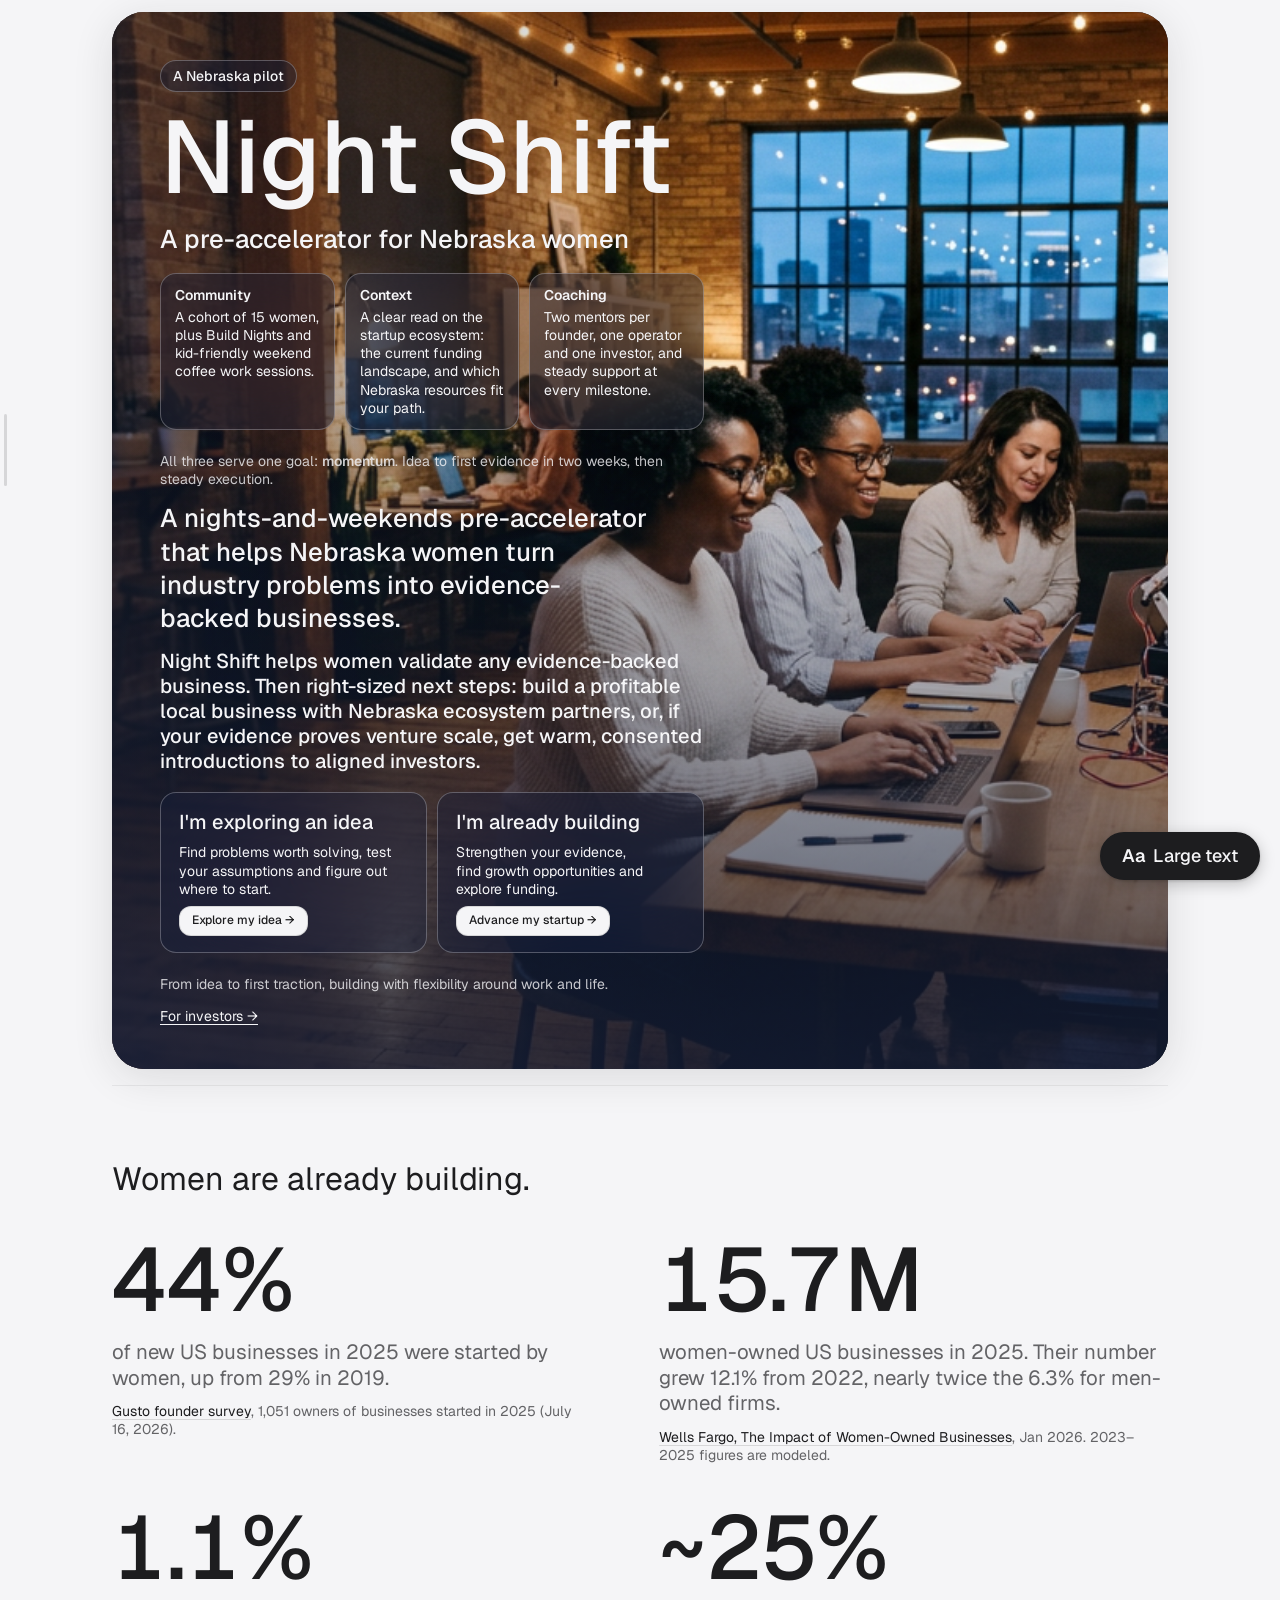
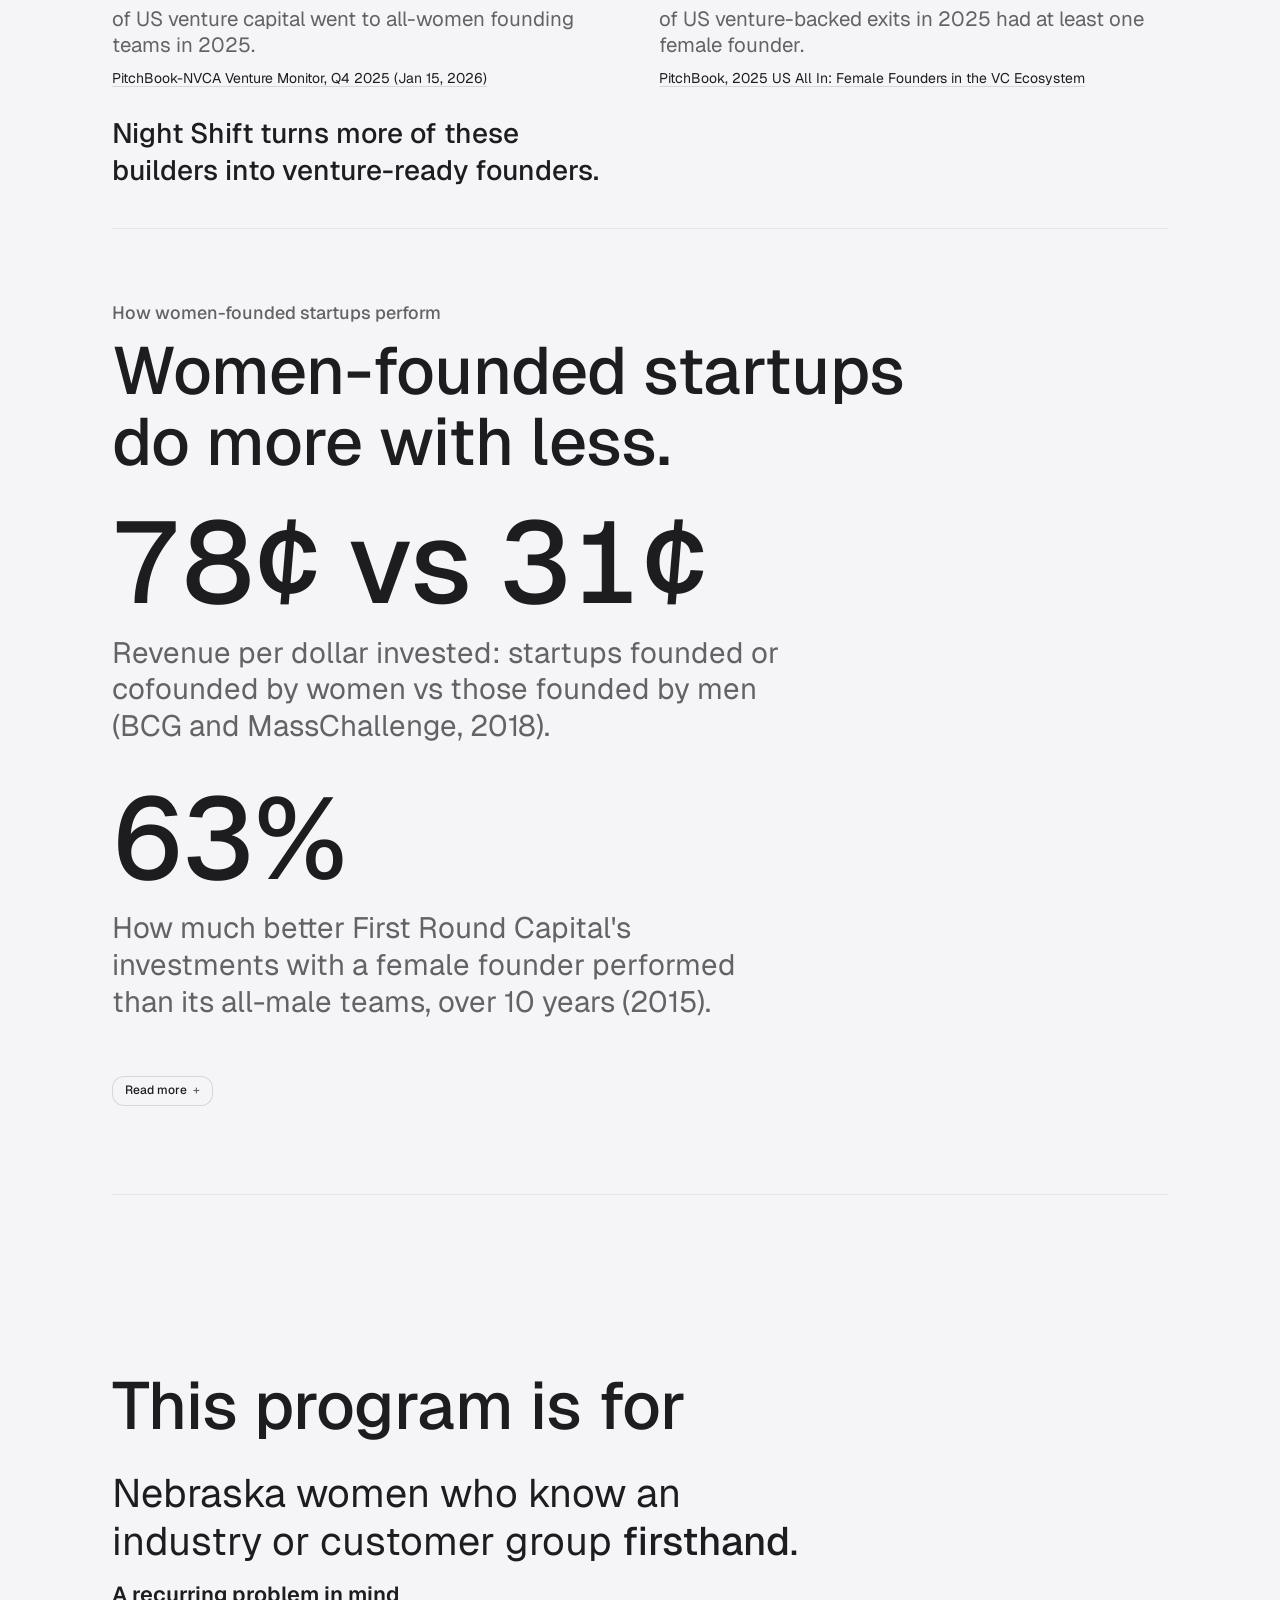
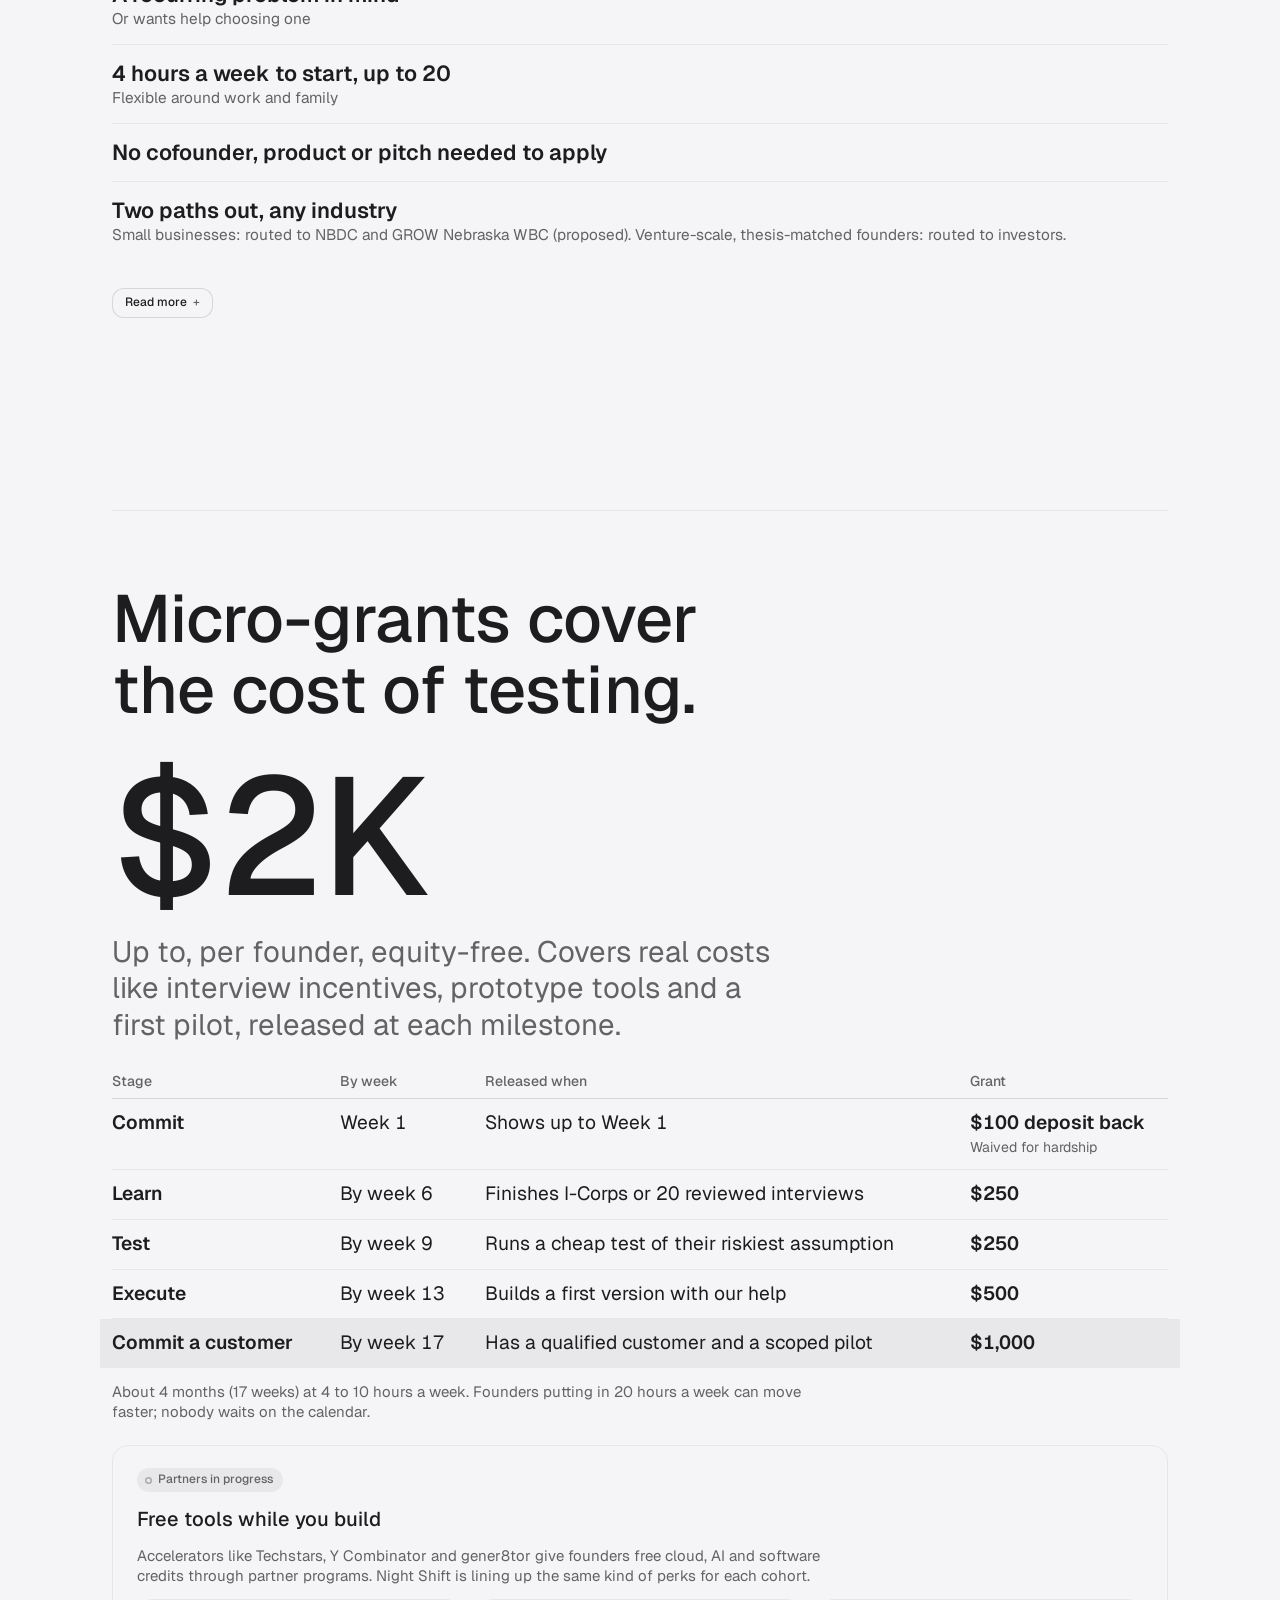
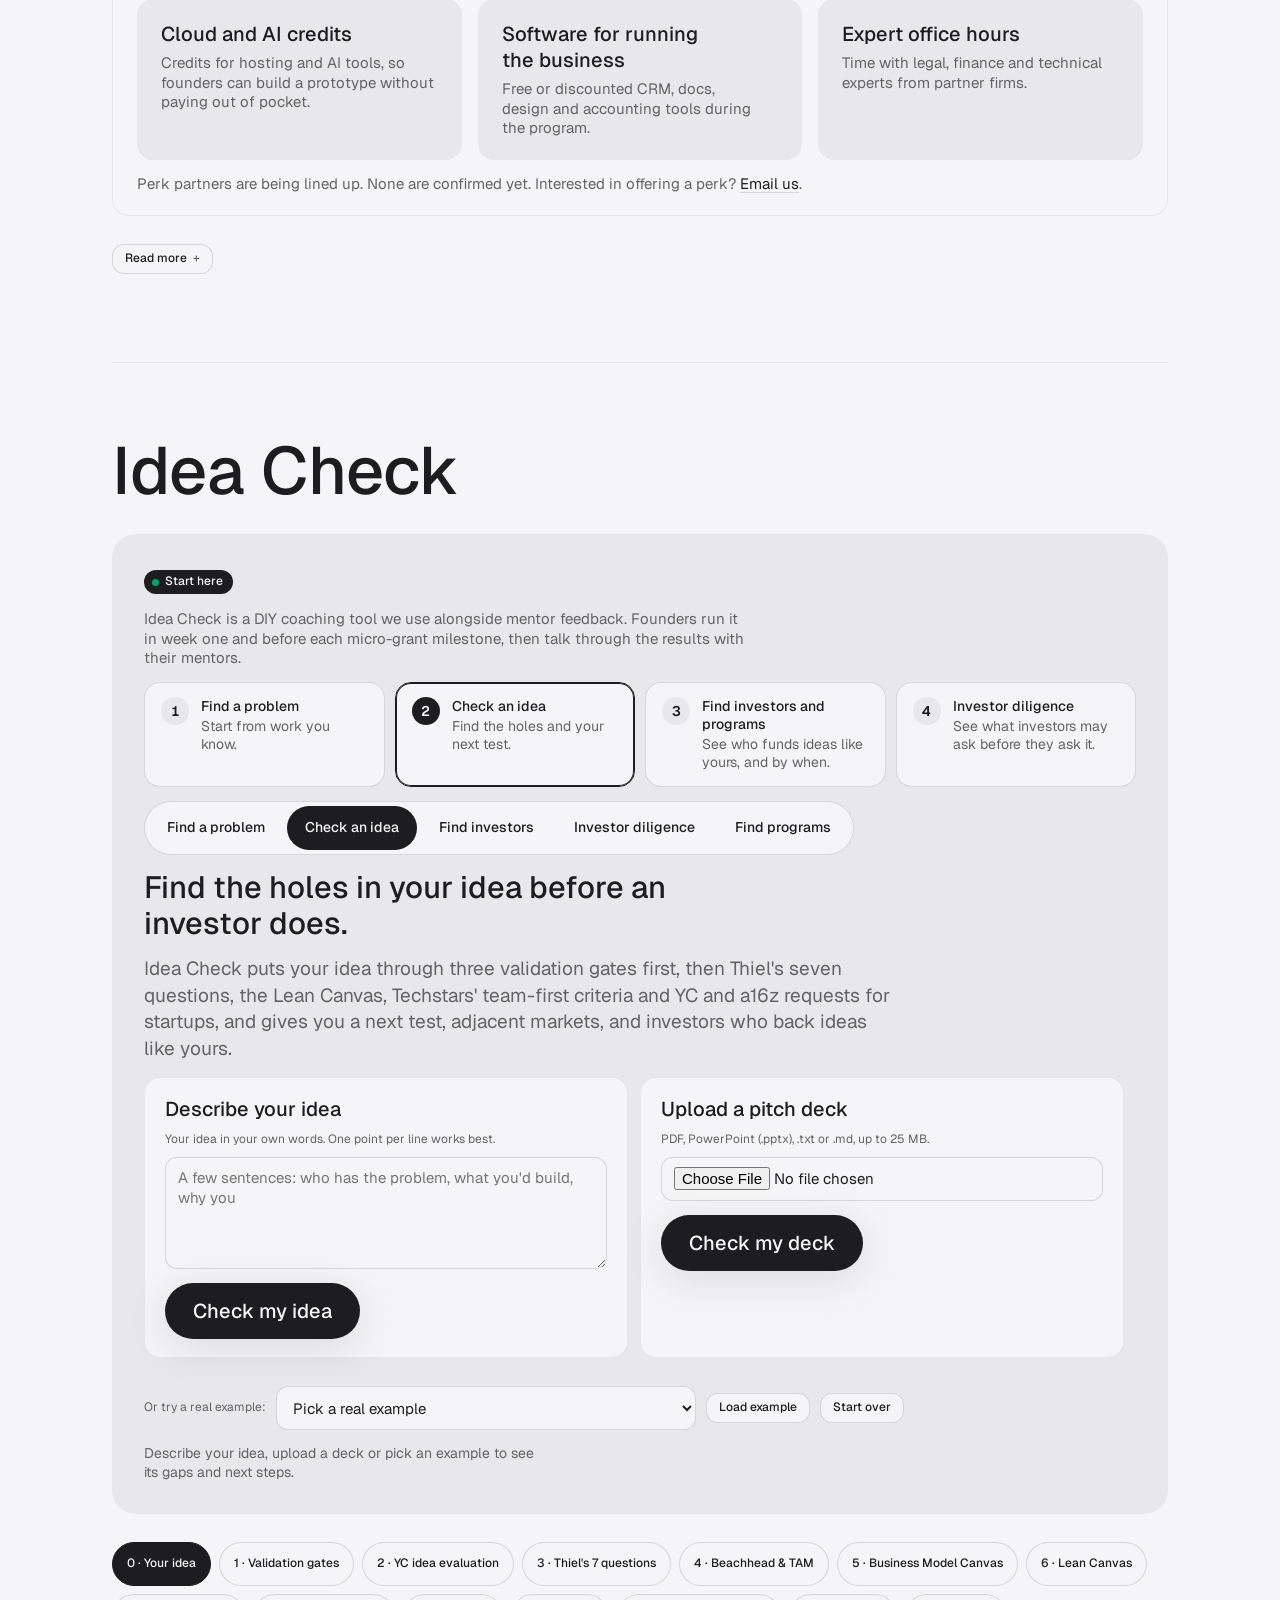
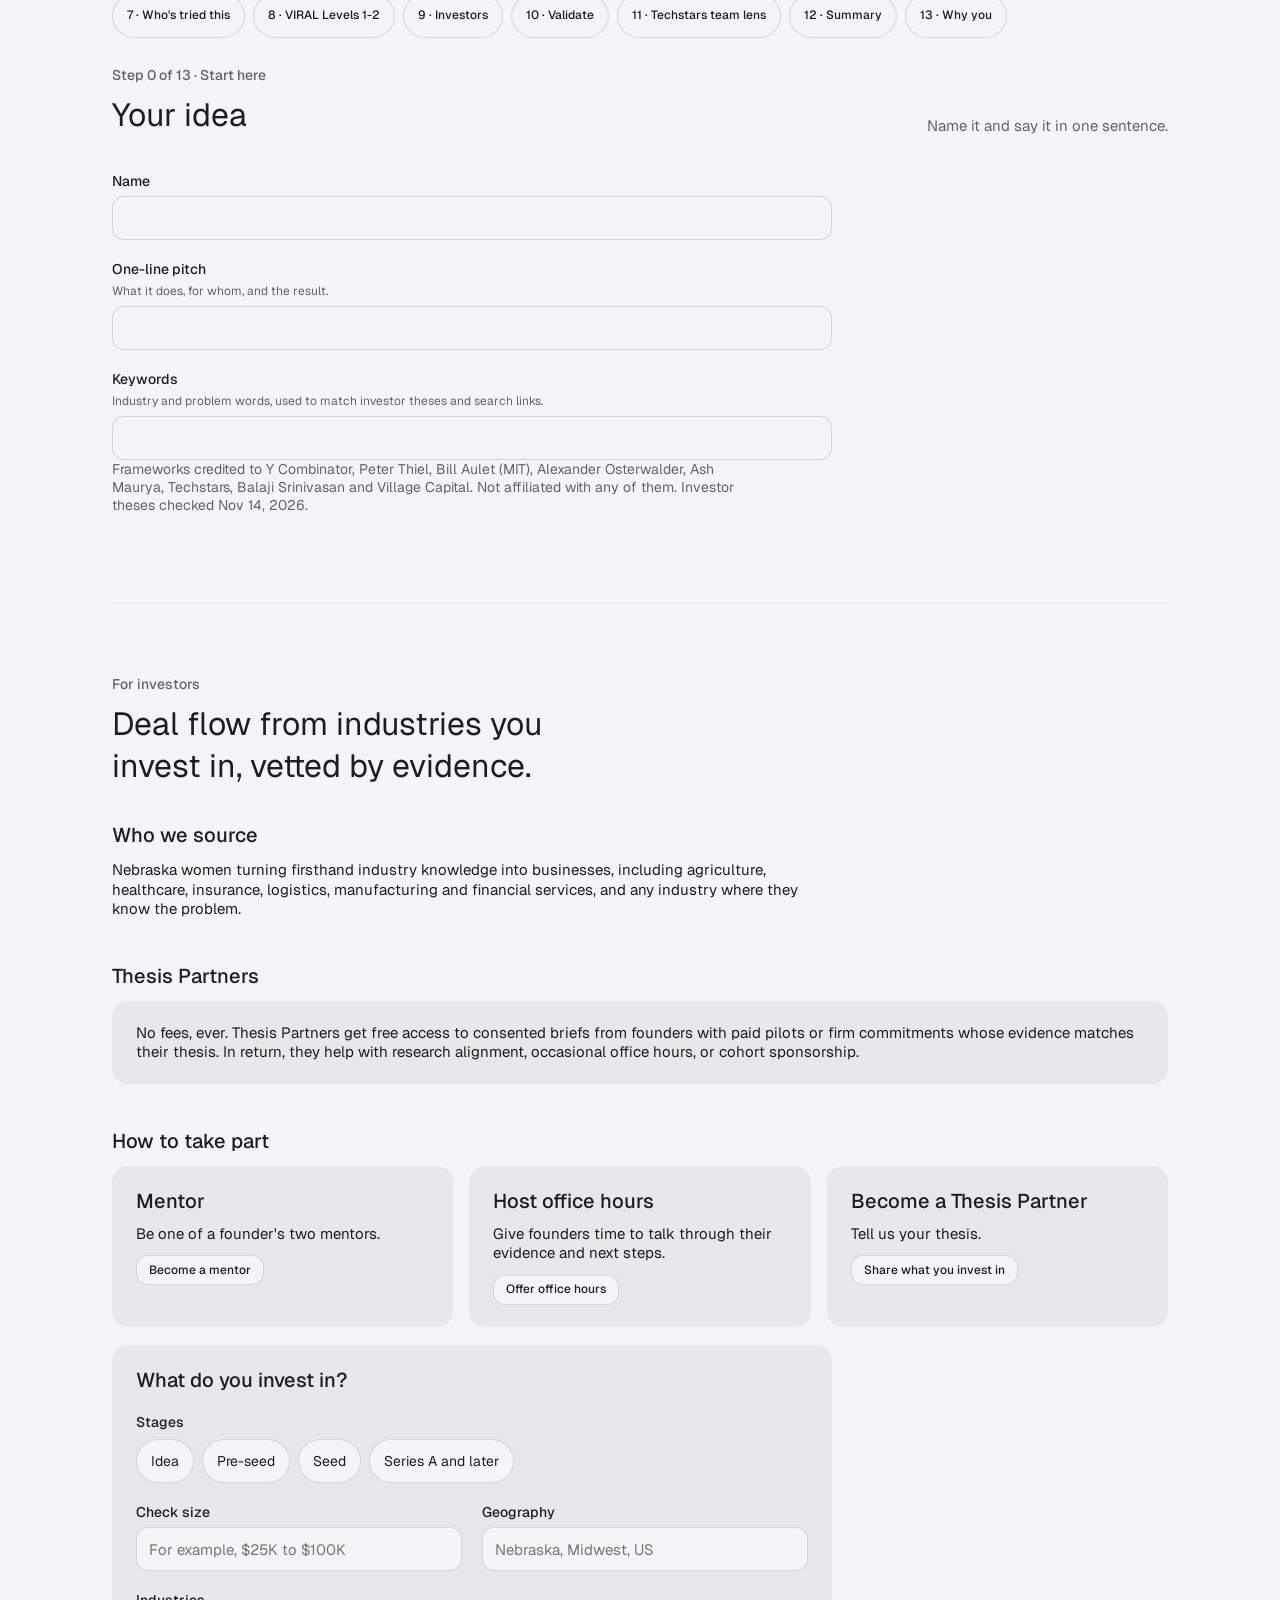
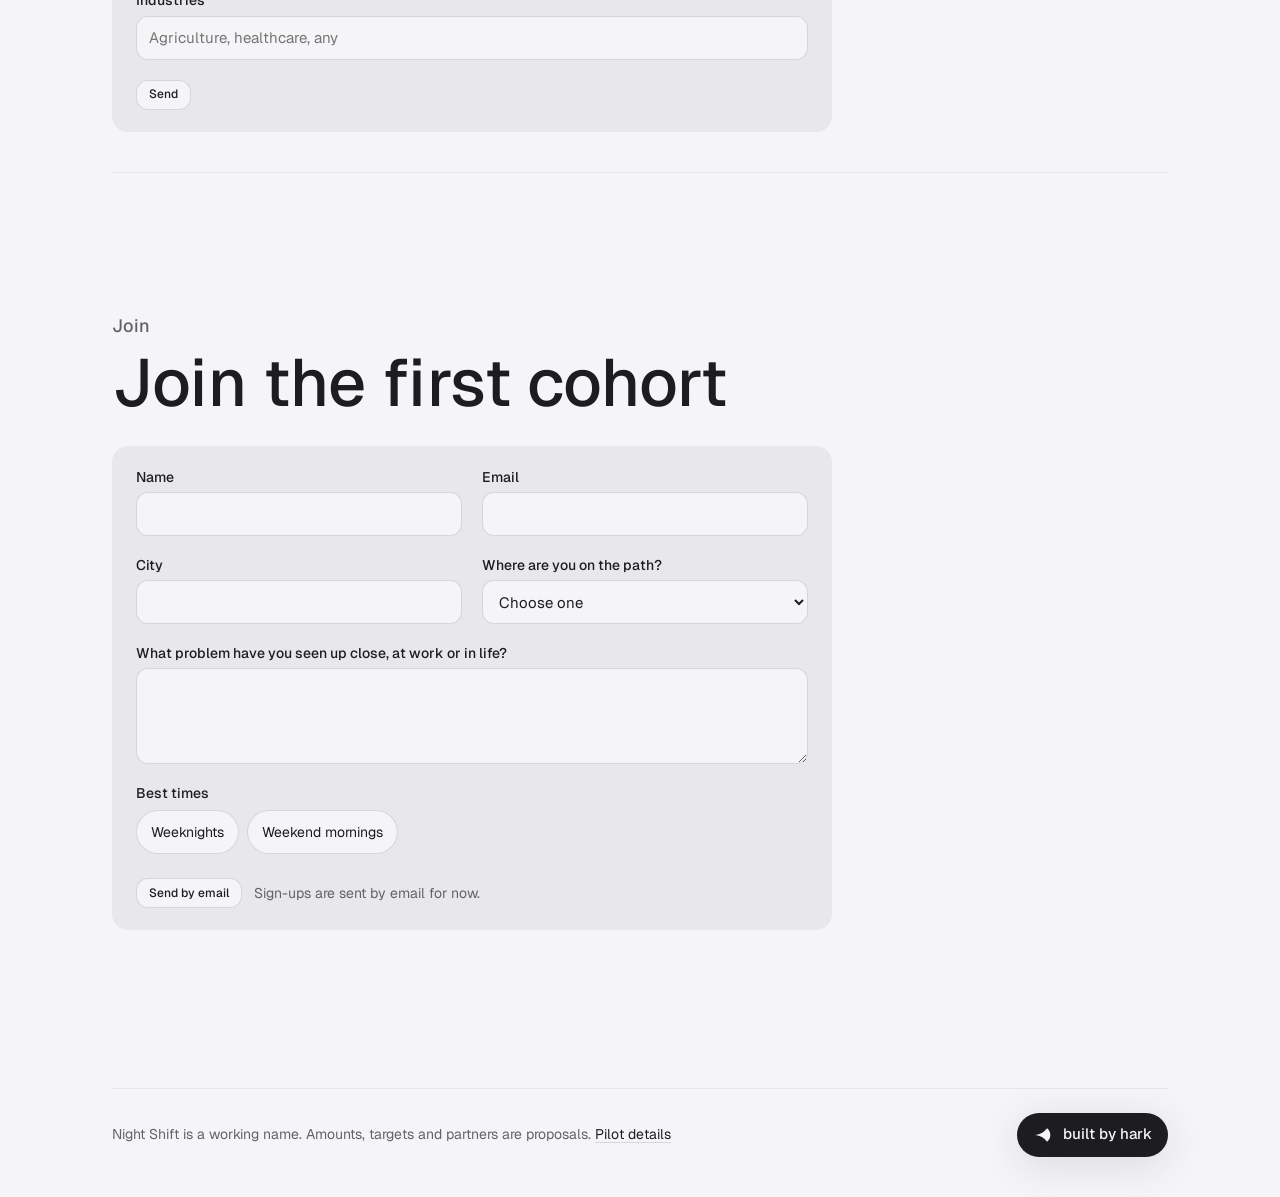
==== commit 352dd3e7: "Sync Build Lab: pilot page, Thesis Partners, validation gates, deck import fix, accelerator director" ====
--- a/index.html
+++ b/index.html
@@ -3,7 +3,7 @@
   <head>
     <meta charset="utf-8" />
     <meta name="viewport" content="width=device-width, initial-scale=1" />
-    <title>Night Shift Talk Track</title>
+    <title>Night Shift</title>
     <link rel="preconnect" href="https://fonts.googleapis.com" />
     <link rel="preconnect" href="https://fonts.gstatic.com" crossorigin />
     <link
@@ -274,6 +274,14 @@
       .x-pg-only[hidden] { display: none !important; }
       .x-inv-res > .x-pg-closed { background: transparent; box-shadow: inset 0 0 0 1px var(--stroke-secondary); }
       .x-pg-closed h3, .x-pg-muted { color: var(--text-secondary); }
+      .x-pg-lists { margin-bottom: 24px; }
+      #acc-view[hidden], #prog-main[hidden] { display: none; }
+      .x-acc-fields { display: grid; grid-template-columns: repeat(auto-fit, minmax(200px, 1fr)); gap: 16px; }
+      .x-acc-fields .x-field label { font: var(--type-label); }
+      .x-acc-table td.num, .x-acc-table th.num { text-align: right; }
+      .x-acc-table .x-acc-ind { max-width: 32ch; color: var(--text-secondary); }
+      html.present .x-acc-fields .x-field label { font-size: 28px; }
+      html.present .x-acc-fields .x-in { font-size: 24px; min-height: 56px; }
       /* Founder interest form (restored), scoped so the Idea Check's own .x-form is untouched */
       #interest { display: grid; grid-template-columns: repeat(2, minmax(0, 1fr)); gap: 20px; max-width: 720px; padding: 22px 24px; border-radius: var(--r-m); background: var(--fill-tertiary); }
       #interest .x-wide { grid-column: 1 / -1; }
@@ -405,9 +413,9 @@
     </style>
   </head>
   <body>
-    <button type="button" class="x-present" id="x-present" aria-pressed="false" title="Presentation mode (P)"><b aria-hidden="true">Aa</b><span>Large text</span></button>
+    <button type="button" class="x-present" id="x-present" aria-pressed="false" title="Large text (P)"><b aria-hidden="true">Aa</b><span>Large text</span></button>
     <div class="x-jumpzone">
-      <nav class="x-jump glass" aria-label="Talk stops">
+      <nav class="x-jump glass" aria-label="Sections">
         <ol>
           <li><a href="#s1"><b>1</b>Night Shift</a></li>
           <li><a href="#s3"><b>2</b>Women-founded startups</a></li>
@@ -416,8 +424,8 @@
           <li><a href="#s7"><b>5</b>Idea Check</a></li>
           <li><a href="#investors"><b aria-hidden="true">·</b>Investors</a></li>
           <li><a href="#s10"><b>6</b>Join</a></li>
+          <li><a href="pilot.html"><b aria-hidden="true">·</b>Pilot details</a></li>
         </ol>
-        <p>Space or arrows to move · P for large text</p>
       </nav>
     </div>
     <div class="page" id="top">
@@ -426,7 +434,7 @@
         <section class="hero x-hero" id="s1">
           <img class="hero__img" src="buildlab-hero.png" alt="Women at an evening build night in a brick coworking loft, laptops and a small robot arm on the table" />
           <div class="hero__copy">
-            <p class="hero__eyebrow">A Nebraska pilot · 2026 StartupLNK JumpStart Challenge</p>
+            <p class="hero__eyebrow">A Nebraska pilot</p>
             <h1>Night Shift</h1>
             <p class="x-tag">A pre-accelerator for Nebraska women</p>
             <ul class="x-three" aria-label="What founders get">
@@ -436,7 +444,7 @@
             </ul>
             <p class="hero__meta">All three serve one goal: <strong>momentum</strong>. Idea to first evidence in two weeks, then steady execution.</p>
             <p class="hero__sub">A nights-and-weekends pre-accelerator that helps Nebraska women turn industry problems into evidence-backed businesses.</p>
-            <p class="x-tag x-tag--line">Every founder gets help testing an idea. Founders with venture-scale evidence get referred to investors.</p>
+            <p class="x-tag x-tag--line">Night Shift helps women validate any evidence-backed business. Then right-sized next steps: build a profitable local business with Nebraska ecosystem partners, or, if your evidence proves venture scale, get warm, consented introductions to aligned investors.</p>
             <div class="x-entry">
               <div>
                 <h2>I'm exploring an idea</h2>
@@ -482,7 +490,7 @@
         <!-- 2 -->
         <section class="section x-stop" id="s3">
           <div class="head">
-            <p class="head__eyebrow">02 / 5 · How women-founded startups perform</p>
+            <p class="head__eyebrow">How women-founded startups perform</p>
             <h2>Women-founded startups do more with less.</h2>
           </div>
           <div class="x-figs">
@@ -502,7 +510,6 @@
         <!-- 4 -->
         <section class="section x-stop" id="s4">
           <div class="head">
-            <p class="head__eyebrow">03 / 5</p>
             <h2>This program is for</h2>
           </div>
           <p class="x-line">Nebraska women who know an industry or customer group <strong>firsthand</strong>.</p>
@@ -510,6 +517,7 @@
             <li><span class="checklist__item">A recurring problem in mind <small>Or wants help choosing one</small></span></li>
             <li><span class="checklist__item">4 hours a week to start, up to 20 <small>Flexible around work and family</small></span></li>
             <li><span class="checklist__item">No cofounder, product or pitch needed to apply</span></li>
+            <li><span class="checklist__item">Two paths out, any industry <small>Small businesses: routed to NBDC and GROW Nebraska WBC (proposed). Venture-scale, thesis-matched founders: routed to investors.</small></span></li>
           </ul>
           <details class="x-more">
             <summary class="btn"><span class="x-closed">Read more</span><span class="x-opened">Show less</span></summary>
@@ -526,7 +534,6 @@
         <!-- 6 -->
         <section class="section x-stop" id="s6">
           <div class="head">
-            <p class="head__eyebrow">04 / 5</p>
             <h2>Micro-grants cover the cost of testing.</h2>
           </div>
           <p class="x-big">$2K<small>Up to, per founder, equity-free. Covers real costs like interview incentives, prototype tools and a first pilot, released at each milestone.</small></p>
@@ -573,7 +580,6 @@
         <!-- 7 -->
         <section class="section x-stop" id="s7">
           <div class="head">
-            <p class="head__eyebrow">05 / 5</p>
             <h2>Idea Check</h2>
           </div>
 
@@ -597,7 +603,7 @@
               <p class="x-ic__dek" data-fp-mode="find" hidden>Spot the startup ideas hiding in work you know.</p>
               <p class="x-ic__sub" data-fp-mode="find" hidden>Start from your experience or from research about a problem. You'll list the problems you've seen, what they cost and why now, then get an idea card for each, with the ones worth testing first flagged and the investor themes they overlap.</p>
               <p class="x-ic__dek" data-fp-mode="check">Find the holes in your idea before an investor does.</p>
-              <p class="x-ic__sub" data-fp-mode="check">Idea Check helps you pressure-test your idea, see where it's weak and decide what to do next. It checks your idea against Thiel's seven questions, the Lean Canvas, Techstars' team-first criteria, Y Combinator and a16z requests for startups, and 24 current VC theses, then gives you a test to run, adjacent markets to explore, and investors who back ideas like yours.</p>
+              <p class="x-ic__sub" data-fp-mode="check">Idea Check puts your idea through three validation gates first, then Thiel's seven questions, the Lean Canvas, Techstars' team-first criteria and YC and a16z requests for startups, and gives you a next test, adjacent markets, and investors who back ideas like yours.</p>
               <div class="x-fp-only" data-fp-mode="check">
                 <div class="x-imp x-noprint">
                   <div class="x-imp__opt">
@@ -642,6 +648,7 @@
               </div>
               <div class="x-fp-only x-inv-only" data-fp-mode="investors" hidden>
                 <p>Who might fund this, and when? A starting list of Nebraska, Midwest and women-focused investors, family offices and grants.</p>
+                <p class="fineprint">Investor matching is for founders whose evidence points to venture scale. Founders building a small business are pointed to NBDC and GROW Nebraska WBC (proposed).</p>
               </div>
               <div class="x-fp-only" data-fp-mode="programs" hidden>
                 <p>Fellowships, grants, accelerators and pitch competitions open to Nebraska founders, soonest deadline first.</p>
@@ -669,7 +676,7 @@
               <p class="fineprint">Based on Paul Graham's advice: don't think up ideas, look for problems, preferably ones you have yourself (<a class="link" href="https://paulgraham.com/startupideas.html" target="_blank" rel="noopener">How to Get Startup Ideas</a>, 2012). Start from problems, then use themes as a lens. Trend steps from Kevin Ryan (MongoDB, AlleyCorp) on <a class="link" href="https://tim.blog/2026/09/24/kevin-ryan/" target="_blank" rel="noopener">The Tim Ferriss Show #884</a>, Sept 2026. Kevin Ryan co-founded MongoDB, Business Insider, Gilt and Zola, was CEO of DoubleClick, and founded AlleyCorp; see also <a class="link" href="https://www.steelatlas.vc/gaining-momentum" target="_blank" rel="noopener">Lessons Working for Kevin Ryan</a> (Steel Atlas, Aug 2023). Not affiliated with either.</p>
             </div>
             <div class="x-inv-only x-inv" data-fp-mode="investors" id="inv-panel" hidden>
-              <div class="head"><p class="head__eyebrow">Find investors</p><h2>Who might fund this, and when?</h2></div>
+              <div class="head"><p class="head__eyebrow">Find investors</p><h2>Who might fund this, and when?</h2><p class="head__sub">For founders whose evidence points to venture scale. Building a small business? Start with NBDC and GROW Nebraska WBC (proposed).</p></div>
               <div class="x-inv-out" id="inv-out" aria-live="polite"></div>
               <p class="fineprint">Public info checked November 17, 2026. Check sizes and criteria change. Confirm on each investor's site. Not financial or legal advice.</p>
             </div>
@@ -681,9 +688,18 @@
             </div>
             <div class="x-inv x-pg-only" data-fp-mode="programs" id="prog-panel" hidden>
               <div class="head"><p class="head__eyebrow">Find programs</p><h2>What can you apply to, and by when?</h2><p class="head__sub">Pick a type, or see them all.</p></div>
-              <div class="x-form x-inv-form" id="prog-form"></div>
-              <div class="x-inv-out" id="prog-out" aria-live="polite"></div>
-              <p class="fineprint">Deadlines checked Nov 22, 2026. Confirm on each program's site.</p>
+              <fieldset class="x-inv-opts x-pg-lists" id="prog-lists"><legend>List</legend></fieldset>
+              <div id="prog-main">
+                <div class="x-form x-inv-form" id="prog-form"></div>
+                <div class="x-inv-out" id="prog-out" aria-live="polite"></div>
+                <p class="fineprint">Deadlines checked Nov 22, 2026. Confirm on each program's site.</p>
+              </div>
+              <div id="acc-view" hidden>
+                <div class="x-form x-inv-form" id="acc-form"></div>
+                <div class="x-inv-out" id="acc-out" aria-live="polite"></div>
+                <p class="fineprint">Directory from a public accelerators and incubators list. Investment and exit counts are as listed there and not verified; check each site for current status and how to apply.</p>
+              </div>
+              <script type="text/csv" id="acc-dir" src="accelerators-directory.csv"></script>
             </div>
             <script type="text/csv" id="investors-page" src="investors-page.csv"></script>
           </div>
@@ -702,34 +718,9 @@
           </div>
 
           <div class="x-inv-block">
-            <h3>How founders are evaluated</h3>
-            <div class="pair">
-              <div>
-                <ol class="x-ladder" aria-label="Evidence ladder, level 5 at the top">
-                  <li><b>5</b><span>Paying customers and repeat usage</span></li>
-                  <li><b>4</b><span>Paid pilots or concrete commitments</span></li>
-                  <li><b>3</b><span>Observed behavior and documented costs</span></li>
-                  <li><b>2</b><span>Structured customer discovery</span></li>
-                  <li><b>1</b><span>Secondary research and market signals</span></li>
-                  <li><b>0</b><span>Untested founder hypothesis</span></li>
-                </ol>
-                <p class="fineprint">The same evidence ladder founders see in Idea Check. Illustrative framework, not an empirically validated scoring model.</p>
-              </div>
-              <ul class="checklist">
-                <li><span class="checklist__item">Opportunity <small>Problem severity, market size, scalability and differentiation</small></span></li>
-                <li><span class="checklist__item">Evidence <small>The founder's level on the evidence ladder</small></span></li>
-                <li><span class="checklist__item">Founder-market fit <small>Experience, insight, access and execution</small></span></li>
-                <li><span class="checklist__item">Investment readiness <small>Milestones reached, remaining risks and financing needs</small></span></li>
-              </ul>
-            </div>
-            <p class="fineprint">Each read is a label (Not started, Early, Developing or Strong) with a one-line reason.</p>
-          </div>
-
-          <div class="x-inv-block">
-            <h3>Two channels</h3>
+            <h3>Thesis Partners</h3>
             <div class="cards">
-              <div><h3>Early talent</h3><p>A periodic digest of founders still exploring, shared only with each founder's consent.</p></div>
-              <div><h3>Qualified referrals</h3><p>Founders at evidence level 4 or higher, with a one-page founder profile and consent on file.</p></div>
+              <div><p>No fees, ever. Thesis Partners get free access to consented briefs from founders with paid pilots or firm commitments whose evidence matches their thesis. In return, they help with research alignment, occasional office hours, or cohort sponsorship.</p></div>
             </div>
           </div>
 
@@ -738,7 +729,7 @@
             <div class="cards">
               <div><h3>Mentor</h3><p>Be one of a founder's two mentors.</p><p class="x-act"><a class="btn" href="mailto:?subject=Night%20Shift%3A%20Mentor%20interest">Become a mentor</a></p></div>
               <div><h3>Host office hours</h3><p>Give founders time to talk through their evidence and next steps.</p><p class="x-act"><a class="btn" href="mailto:?subject=Night%20Shift%3A%20Investor%20office%20hours">Offer office hours</a></p></div>
-              <div><h3>Receive referrals</h3><p>Tell us what you invest in, and pick one channel or both.</p><p class="x-act"><a class="btn" href="#inv-prefs">Share what you invest in</a></p></div>
+              <div><h3>Become a Thesis Partner</h3><p>Tell us your thesis.</p><p class="x-act"><a class="btn" href="#inv-prefs">Share what you invest in</a></p></div>
             </div>
             <form class="x-form" id="inv-prefs" aria-label="Investor preferences">
               <h4>What do you invest in?</h4>
@@ -748,9 +739,6 @@
               <label class="x-field">Check size<input name="check" placeholder="For example, $25K to $100K" /></label>
               <label class="x-field">Geography<input name="geo" placeholder="Nebraska, Midwest, US" /></label>
               <label class="x-field x-wide">Industries<input name="ind" placeholder="Agriculture, healthcare, any" /></label>
-              <fieldset class="x-wide"><legend>Channels</legend>
-                <div class="x-opts"><label><input type="checkbox" name="channel" value="Early talent digest" />Early talent digest</label><label><input type="checkbox" name="channel" value="Qualified referrals" />Qualified referrals</label></div>
-              </fieldset>
               <div class="x-wide x-foot">
                 <a class="btn" id="inv-prefs-send" href="mailto:?subject=Night%20Shift%20investor%20preferences">Send</a>
               </div>
@@ -783,85 +771,9 @@
             </form>
           </div>
         </section>
-
-        <!-- MORE DETAIL -->
-        <section class="section" id="more">
-          <div class="head">
-            <p class="head__eyebrow">For questions</p>
-            <h2>More detail</h2>
-            <p class="head__sub">Not part of the talk. Everything behind the five stops, in one place.</p>
-          </div>
-
-          <div class="x-detail" id="handoff">
-            <h3>The hand-off: every founder leaves with a next step</h3>
-            <div class="table-wrap">
-              <table>
-                <thead>
-                  <tr><th scope="col">Where the founder is</th><th scope="col">Next step</th></tr>
-                </thead>
-                <tbody>
-                  <tr><th scope="row">Ready for an accelerator</th><td>NMotion, Techstars Founder Catalyst, gener8tor <small>Proposed</small></td></tr>
-                  <tr><th scope="row">Ready for capital</th><td>Invest Nebraska, Nebraska Angels, AQi <small>Proposed</small></td></tr>
-                  <tr><th scope="row">Ready to bootstrap</th><td>NBDC, GROW Nebraska WBC <small>Proposed</small></td></tr>
-                  <tr><th scope="row">Evidence says stop, or not ready</th><td class="muted">Rejoin the next cohort</td></tr>
-                  <tr class="is-highlight"><th scope="row">Everyone</th><td>Follow-up at 6 and 12 months</td></tr>
-                </tbody>
-              </table>
-            </div>
-            <p class="fineprint">Each hand-off package holds an evidence and milestone file, a financing-pathway assessment, matched intros, and a feedback meeting with the partner. All partners are proposed, none confirmed.</p>
-          </div>
-
-          <div class="x-detail" id="budget">
-            <h3>Pilot budget and targets</h3>
-            <div class="pair">
-              <div class="table-wrap">
-                <table>
-                  <thead>
-                    <tr><th scope="col">Item</th><th scope="col">Estimate</th><th scope="col">Status</th></tr>
-                  </thead>
-                  <tbody>
-                    <tr class="is-highlight"><th scope="row">Founder grants <small>Cohort of 15</small></th><td class="num">~$14,000</td><td>This award</td></tr>
-                    <tr><th scope="row">Facilitation and admin</th><td class="muted">TBD</td><td>In-kind sought</td></tr>
-                    <tr><th scope="row">Technical and specialist review</th><td class="muted">TBD</td><td>In-kind sought</td></tr>
-                    <tr><th scope="row">Follow-up at 6 and 12 months</th><td class="muted">TBD</td><td>Lead's role</td></tr>
-                  </tbody>
-                </table>
-              </div>
-              <p class="fineprint">Pilot targets: 15 founders admitted and 5 customer commitments. These are assumptions, not established conversion rates. Returned deposits are refunds, not cost.</p>
-            </div>
-            <p class="fineprint">The award amount is unconfirmed ($15K per the packet, against LaunchLNK's $20K plus about $23K in-kind).</p>
-          </div>
-
-          <div class="x-detail" id="results">
-            <h3>Other programs' results</h3>
-            <div class="table-wrap">
-              <table>
-                <thead>
-                  <tr><th scope="col">Program</th><th scope="col">Reported result</th><th scope="col">Caveat</th></tr>
-                </thead>
-                <tbody>
-                  <tr><th scope="row">NSF I-Corps</th><td>52% of National teams linked to startups <small>1,696 of 3,231 teams; $7.01B follow-on, FY2012-24</small></td><td class="muted">National teams, not regional</td></tr>
-                  <tr><th scope="row">MIT delta v</th><td>63% raised money <small>181 teams, ten-year study, 2022</small></td><td class="muted">MIT students and alumni</td></tr>
-                  <tr><th scope="row">Doyenne Group</th><td>~70% still open after a year <small>$500 deposit and $2,500 grant model</small></td><td class="muted">Self-reported</td></tr>
-                </tbody>
-              </table>
-            </div>
-            <p class="fineprint">Sources: NSF I-Corps biennial report (2025); MIT delta v ten-year study (2022); Doyenne Group, Madison. These are not forecasts for Night Shift.</p>
-          </div>
-
-          <div class="x-detail" id="ways-in">
-            <h3>Four ways in</h3>
-            <div class="cards">
-              <div><h3>Founders</h3><p>Join the first cohort.</p><p class="x-act"><a class="btn" href="mailto:?subject=Night%20Shift%3A%20Founder%20interest">Join the first cohort</a></p></div>
-              <div><h3>Mentors</h3><p>Be one of a founder's two mentors, operator or investor.</p><p class="x-act"><a class="btn" href="mailto:?subject=Night%20Shift%3A%20Mentor%20interest">Become a mentor</a></p></div>
-              <div><h3>Investors</h3><p>Take the hand-off: meet founders who already have an MVP and first traction.</p><p class="x-act"><a class="btn" href="mailto:?subject=Night%20Shift%3A%20Investor%20interest">Take the hand-off</a></p></div>
-              <div><h3>Partners</h3><p>Take founders after first traction, fund a cohort, or host a Build Night.</p><p class="x-act"><a class="btn" href="mailto:?subject=Night%20Shift%3A%20Partner%20interest">Partner with us</a></p></div>
-            </div>
-          </div>
-        </section>
       </main>
       <footer class="foot">
-        <p>Night Shift is a working name. Pilot proposed for the 2026 JumpStart Challenge. All amounts, dates, targets and partners are proposals.</p>
+        <p>Night Shift is a working name. Amounts, targets and partners are proposals. <a class="link" href="pilot.html">Pilot details</a></p>
         <a class="badge" href="https://hark.com/" target="_blank" rel="noopener"><span class="hark-mark"></span><span>built by hark</span></a>
       </footer>
     </div>
@@ -1406,12 +1318,8 @@
           } else if (k === "PageDown" || k === "ArrowRight" || k === "ArrowDown") dir = 1;
           else if (k === "PageUp" || k === "ArrowLeft" || k === "ArrowUp") dir = -1;
           if (!dir) return;
-          var more = document.getElementById("more");
-          var inMore = more && more.getBoundingClientRect().top < window.innerHeight * 0.5;
-          if (inMore && k !== "ArrowLeft") return;
           e.preventDefault();
           var i = Date.now() - lastAt < 700 && lastIdx > -1 ? lastIdx : current();
-          if (inMore) return goTo(stops.length - 1);
           if (dir < 0 && Date.now() - lastAt >= 700 && i > 0 && stops[i].getBoundingClientRect().top < -48) return goTo(i);
           goTo(i + dir);
         });
@@ -1480,8 +1388,7 @@
             "Stages: " + (picked("stage") || "Not specified"),
             "Check size: " + (f.check.value || "Not specified"),
             "Industries: " + (f.ind.value || "Not specified"),
-            "Geography: " + (f.geo.value || "Not specified"),
-            "Channels: " + (picked("channel") || "Not specified")
+            "Geography: " + (f.geo.value || "Not specified")
           ].join("\n");
           psend.href = "mailto:?subject=Night%20Shift%20investor%20preferences&body=" + encodeURIComponent(body);
         }
